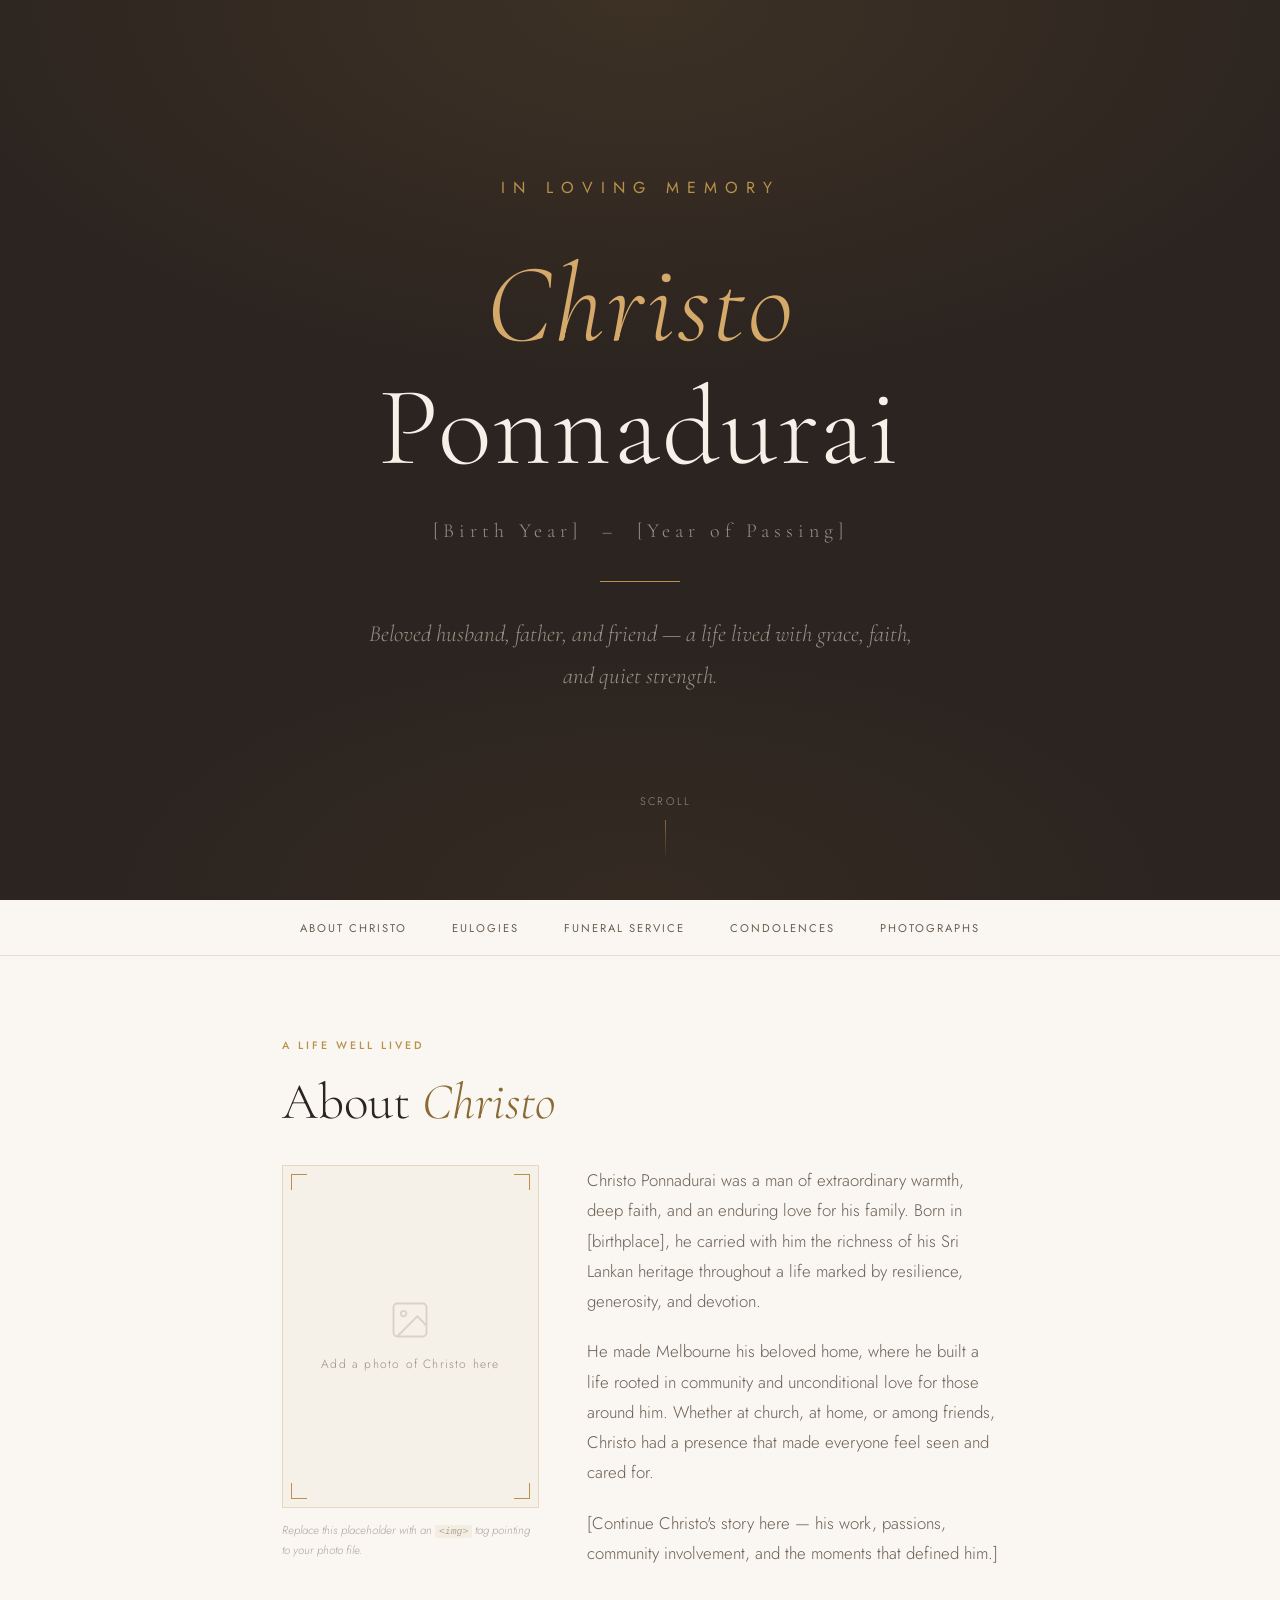
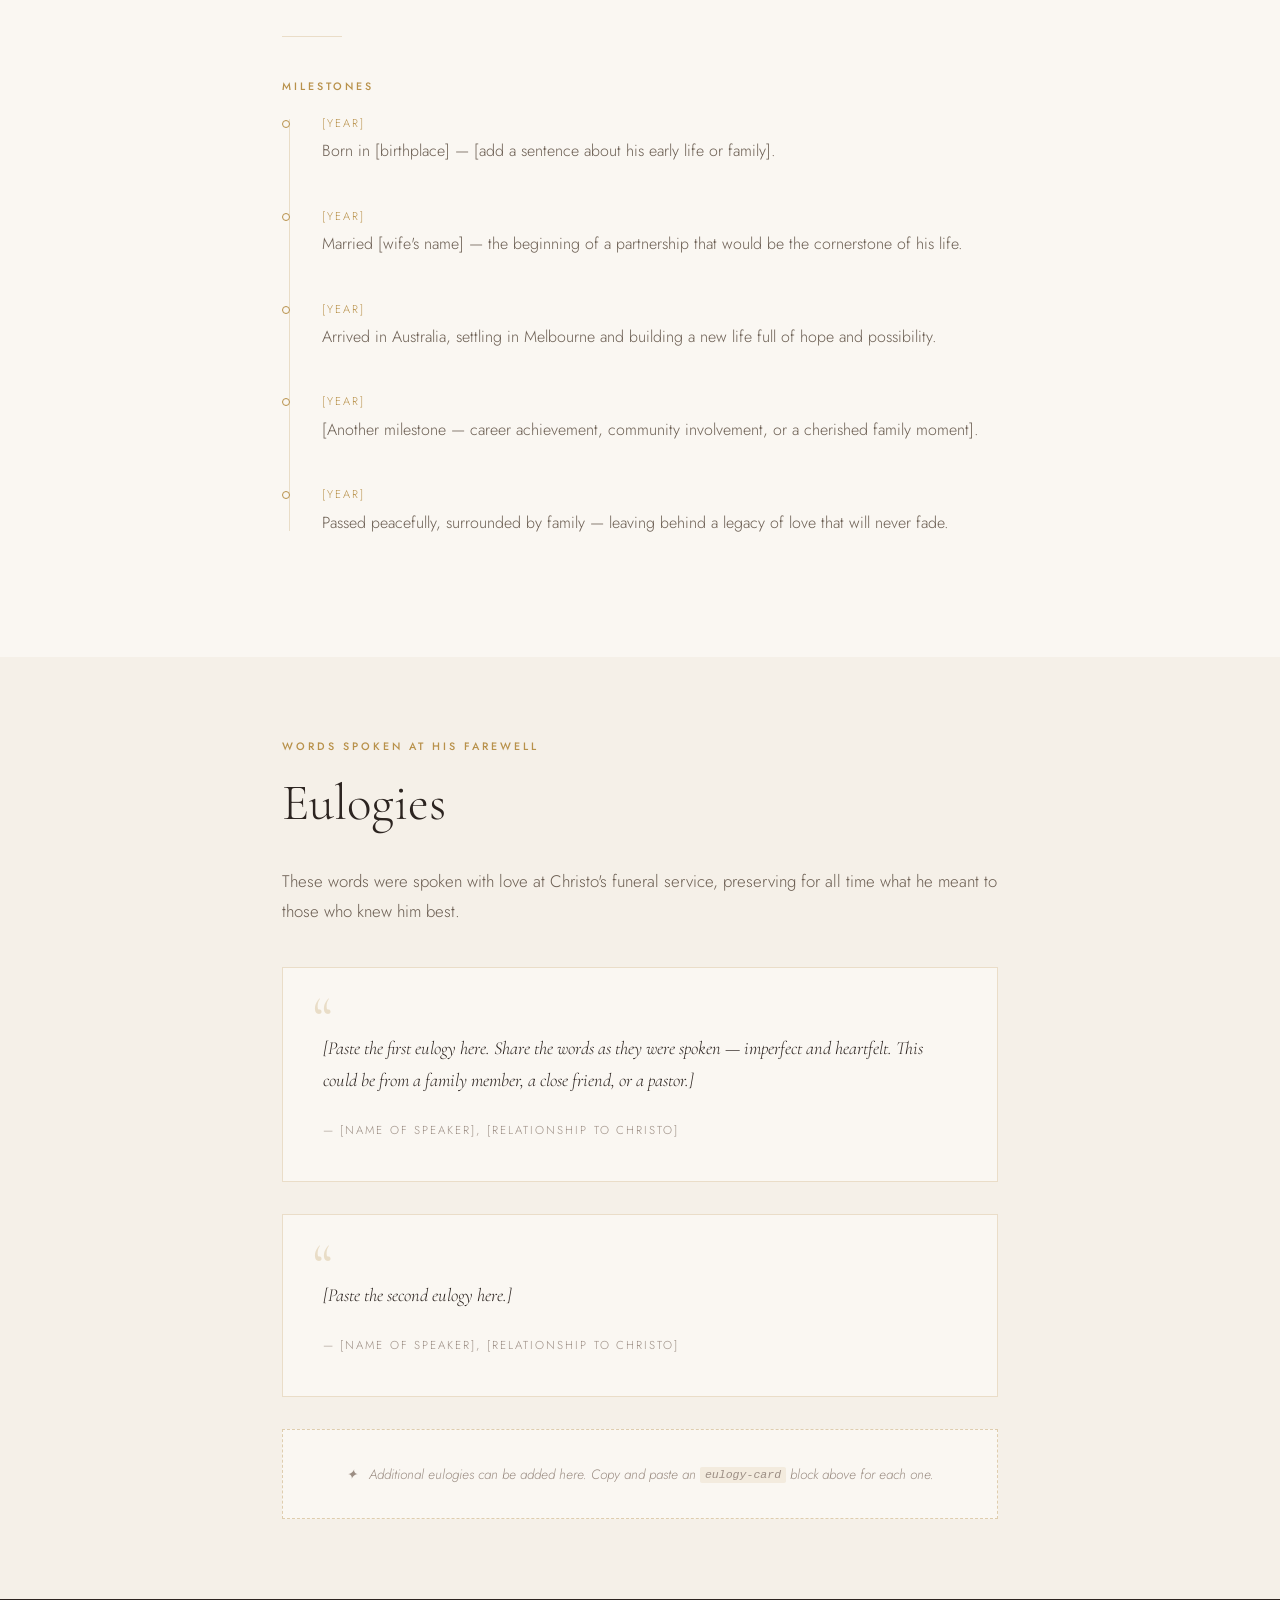
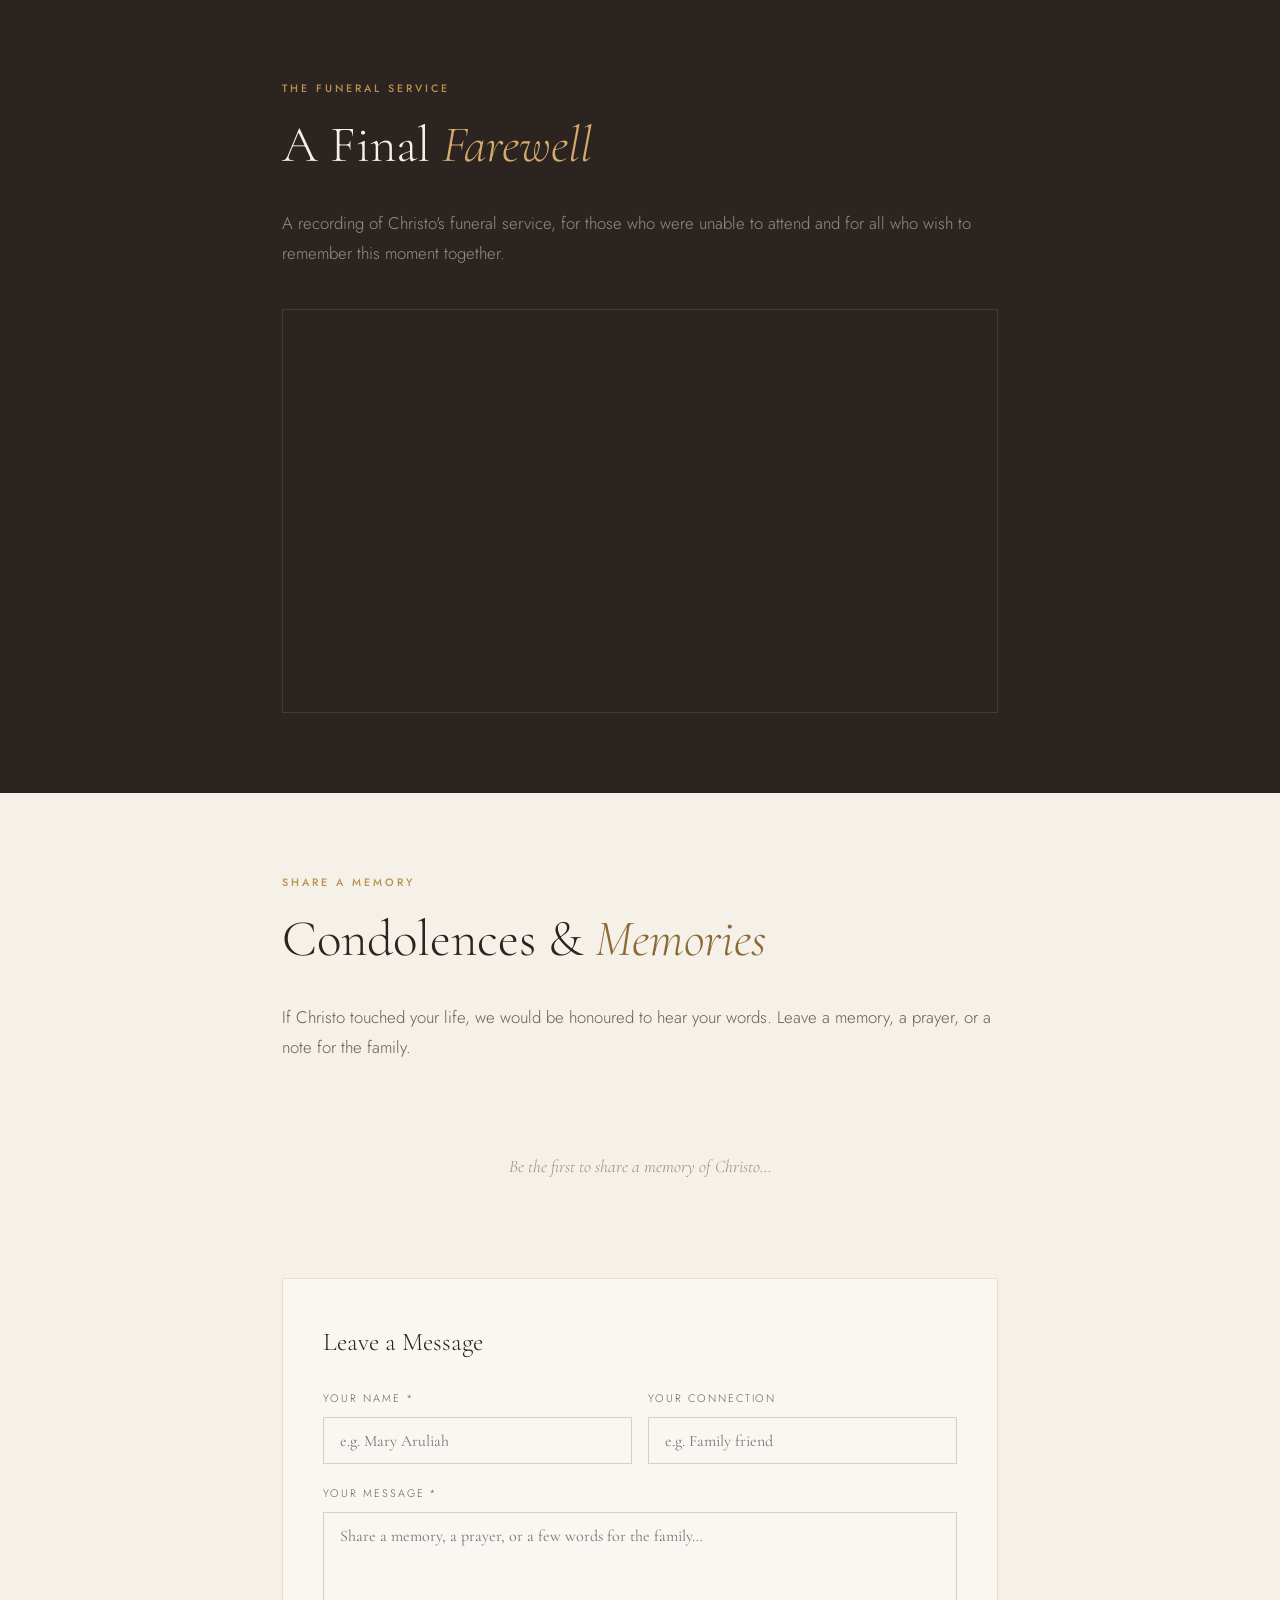
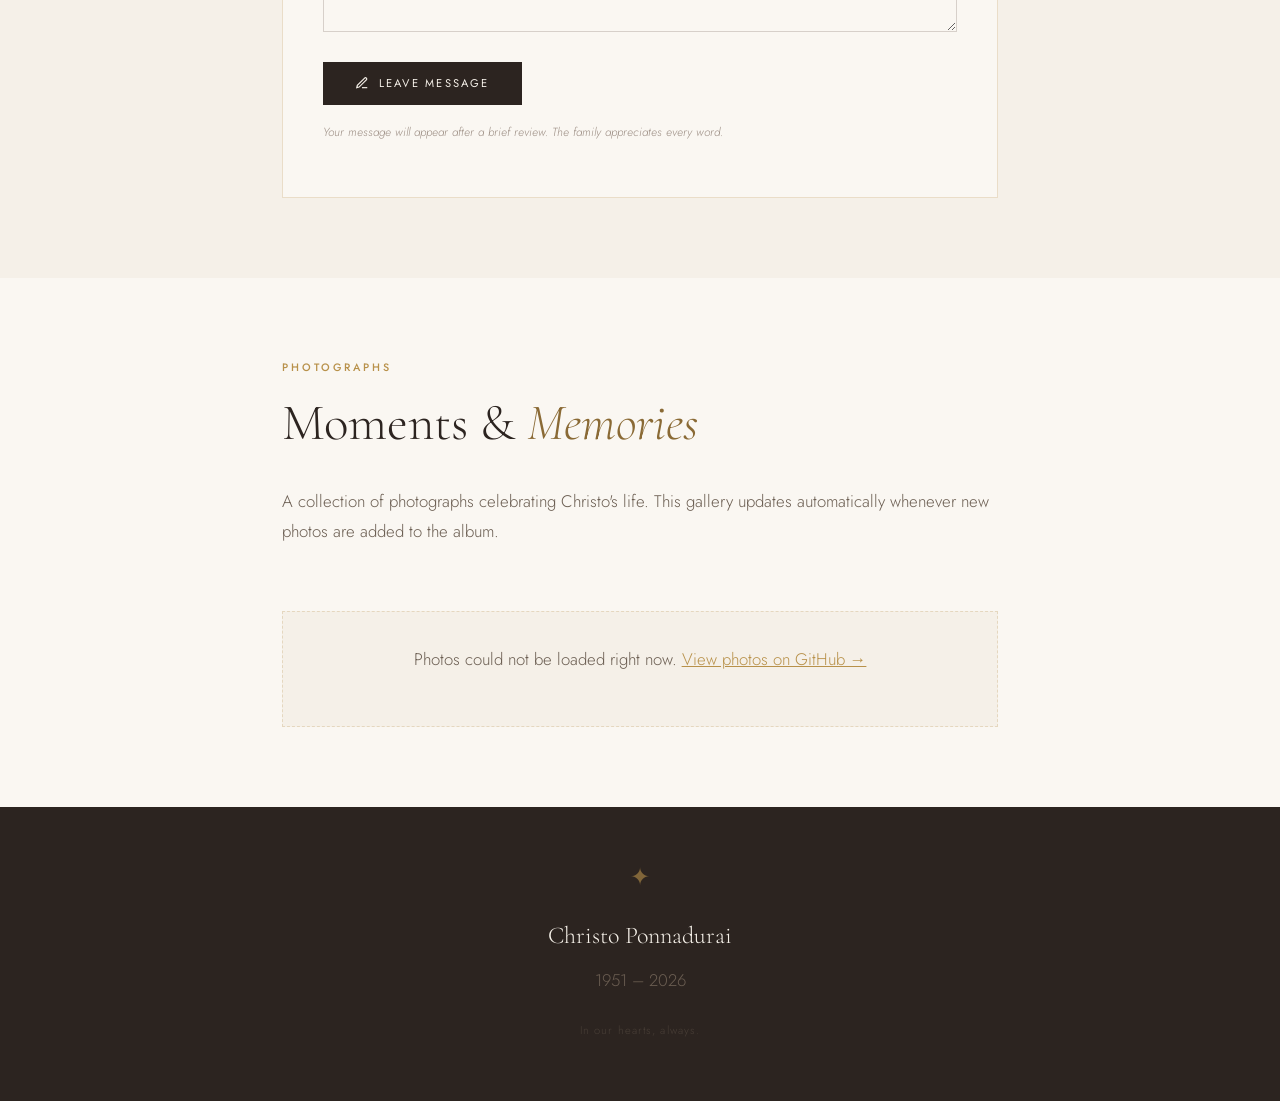
==== index.html @ 5914dfc8 "small update" ====
<!DOCTYPE html>
<html lang="en">
<head>
  <meta charset="UTF-8" />
  <meta name="viewport" content="width=device-width, initial-scale=1.0" />
  <title>In Loving Memory of Christo Ponnadurai</title>
  <link rel="icon" type="image/svg+xml" href="/favicon.svg" />
  <link rel="preconnect" href="https://fonts.googleapis.com" />
  <link rel="preconnect" href="https://fonts.gstatic.com" crossorigin />
  <link href="https://fonts.googleapis.com/css2?family=Cormorant+Garamond:ital,wght@0,300;0,400;0,600;1,300;1,400&family=Jost:wght@300;400;500&display=swap" rel="stylesheet" />
  <style>
    :root {
      --ink: #1a1714;
      --warm-dark: #2c2420;
      --parchment: #f5f0e8;
      --cream: #faf7f2;
      --gold: #b8914a;
      --gold-light: #d4a96a;
      --gold-muted: #8a6a35;
      --stone: #6b5e52;
      --stone-light: #9c8e84;
      --divider: rgba(184,145,74,0.25);
    }
    *, *::before, *::after { box-sizing: border-box; margin: 0; padding: 0; }
    html { scroll-behavior: smooth; }
    body { background: var(--cream); color: var(--ink); font-family: 'Jost', sans-serif; font-weight: 300; line-height: 1.8; overflow-x: hidden; }

    /* HERO */
    .hero { position: relative; min-height: 100vh; display: flex; flex-direction: column; align-items: center; justify-content: center; text-align: center; padding: 4rem 2rem; background: var(--warm-dark); overflow: hidden; }
    .hero::before { content: ''; position: absolute; inset: 0; background: radial-gradient(ellipse 80% 60% at 50% 0%, rgba(184,145,74,0.12) 0%, transparent 70%), radial-gradient(ellipse 60% 40% at 50% 100%, rgba(184,145,74,0.06) 0%, transparent 70%); }
    .hero-ornament { color: var(--gold); font-size: 1rem; letter-spacing: 0.5em; text-transform: uppercase; font-family: 'Jost', sans-serif; font-weight: 400; margin-bottom: 2.5rem; opacity: 0.75; animation: fadeUp 1s ease both; }
    .hero-name { font-family: 'Cormorant Garamond', serif; font-weight: 300; font-size: clamp(3rem, 9vw, 7rem); color: var(--parchment); line-height: 1.1; letter-spacing: 0.02em; animation: fadeUp 1s ease 0.2s both; }
    .hero-name em { font-style: italic; color: var(--gold-light); }
    .hero-dates { font-family: 'Cormorant Garamond', serif; font-size: 1.25rem; color: var(--stone-light); letter-spacing: 0.25em; margin-top: 1.5rem; animation: fadeUp 1s ease 0.4s both; }
    .hero-line { width: 80px; height: 1px; background: var(--gold); margin: 2rem auto; animation: scaleIn 1s ease 0.6s both; }
    .hero-tagline { font-family: 'Cormorant Garamond', serif; font-style: italic; font-size: clamp(1.1rem, 2.5vw, 1.45rem); color: var(--stone-light); max-width: 560px; animation: fadeUp 1s ease 0.7s both; }
    .hero-scroll { position: absolute; bottom: 2.5rem; left: 50%; transform: translateX(-50%); display: flex; flex-direction: column; align-items: center; gap: 0.5rem; color: var(--stone-light); font-size: 0.68rem; letter-spacing: 0.2em; text-transform: uppercase; animation: fadeUp 1s ease 1s both; }
    .hero-scroll::after { content: ''; display: block; width: 1px; height: 40px; background: linear-gradient(to bottom, var(--gold-muted), transparent); animation: pulse 2s ease infinite; }

    /* NAV */
    nav { position: sticky; top: 0; z-index: 100; background: rgba(250,247,242,0.94); backdrop-filter: blur(12px); border-bottom: 1px solid var(--divider); padding: 0 2rem; }
    nav ul { display: flex; align-items: center; justify-content: center; gap: 0; list-style: none; max-width: 800px; margin: 0 auto; flex-wrap: wrap; }
    nav a { display: block; padding: 1.1rem 1.4rem; font-size: 0.7rem; letter-spacing: 0.18em; text-transform: uppercase; text-decoration: none; color: var(--stone); font-weight: 400; transition: color 0.2s; }
    nav a:hover { color: var(--gold); }

    /* SECTION BACKGROUNDS — alternating cream / parchment */
    .section-cream    { background: var(--cream); }
    .section-parchment{ background: var(--parchment); }
    /* inner wrapper mirrors the old `section` centering */
    .section-inner    { max-width: 780px; margin: 0 auto; padding: 5rem 2rem; }

    /* SECTIONS */
    section { max-width: 780px; margin: 0 auto; padding: 5rem 2rem; }
    .section-label { font-size: 0.67rem; letter-spacing: 0.28em; text-transform: uppercase; color: var(--gold); font-weight: 500; margin-bottom: 1rem; }
    h2 { font-family: 'Cormorant Garamond', serif; font-weight: 300; font-size: clamp(2rem, 5vw, 3.2rem); color: var(--warm-dark); line-height: 1.2; margin-bottom: 2rem; }
    h2 em { font-style: italic; color: var(--gold-muted); }
    .divider { width: 60px; height: 1px; background: var(--divider); margin: 2.5rem 0; }
    p { font-size: 1.05rem; color: var(--stone); margin-bottom: 1.2em; }

    /* PHOTO BLOCK */
    .photo-block { display: grid; grid-template-columns: 1fr 1.6fr; gap: 3rem; align-items: start; margin-bottom: 3rem; }
    @media (max-width: 600px) { .photo-block { grid-template-columns: 1fr; } }
    .photo-frame { aspect-ratio: 3/4; background: var(--parchment); border: 1px solid var(--divider); display: flex; flex-direction: column; align-items: center; justify-content: center; gap: 0.75rem; color: var(--stone-light); font-size: 0.75rem; letter-spacing: 0.1em; text-align: center; padding: 1.5rem; position: relative; overflow: hidden; }
    .photo-frame img { position: absolute; inset: 0; width: 100%; height: 100%; object-fit: cover; }
    .photo-frame::before, .photo-frame::after, .photo-frame .corner-br, .photo-frame .corner-bl { content: ''; position: absolute; width: 16px; height: 16px; border-color: var(--gold); border-style: solid; z-index: 1; }
    .photo-frame::before { top: 8px; left: 8px; border-width: 1px 0 0 1px; }
    .photo-frame::after { top: 8px; right: 8px; border-width: 1px 1px 0 0; }
    .photo-frame .corner-br { bottom: 8px; right: 8px; border-width: 0 1px 1px 0; }
    .photo-frame .corner-bl { bottom: 8px; left: 8px; border-width: 0 0 1px 1px; }
    .photo-icon { width: 44px; height: 44px; opacity: 0.3; }
    .photo-upload-hint { font-size: 0.72rem; color: var(--stone-light); margin-top: 0.75rem; font-style: italic; opacity: 0.8; }
    code { background: rgba(184,145,74,0.12); padding: 0.1em 0.4em; font-size: 0.85em; border-radius: 2px; }

    /* TIMELINE */
    .timeline { position: relative; padding-left: 2.5rem; }
    .timeline::before { content: ''; position: absolute; left: 7px; top: 6px; bottom: 6px; width: 1px; background: var(--divider); }
    .timeline-item { position: relative; margin-bottom: 2.5rem; }
    .timeline-item::before { content: ''; position: absolute; left: -2.5rem; top: 7px; width: 8px; height: 8px; border-radius: 50%; background: var(--cream); border: 1px solid var(--gold); }
    .timeline-year { font-size: 0.7rem; letter-spacing: 0.18em; color: var(--gold); text-transform: uppercase; margin-bottom: 0.25rem; }
    .timeline-text { font-size: 1rem; color: var(--stone); }

    /* EULOGIES */
    .eulogies-bg { background: var(--parchment); }
    .eulogies-inner { max-width: 780px; margin: 0 auto; padding: 5rem 2rem; }
    .eulogy-cards { display: grid; gap: 2rem; margin-top: 2.5rem; }
    .eulogy-card { background: var(--cream); border: 1px solid var(--divider); padding: 2.5rem; position: relative; }
    .eulogy-card::before { content: '\201C'; position: absolute; top: 1.2rem; left: 1.8rem; font-family: 'Cormorant Garamond', serif; font-size: 4rem; color: var(--gold); opacity: 0.25; line-height: 1; }
    .eulogy-text { font-family: 'Cormorant Garamond', serif; font-style: italic; font-size: 1.15rem; color: var(--warm-dark); line-height: 1.75; margin-bottom: 1.5rem; padding-top: 1.5rem; }
    .eulogy-author { font-size: 0.72rem; letter-spacing: 0.18em; text-transform: uppercase; color: var(--stone-light); }
    .eulogy-placeholder { background: var(--cream); border: 1px dashed rgba(184,145,74,0.4); padding: 2rem; text-align: center; color: var(--stone-light); font-size: 0.85rem; font-style: italic; }

    /* CONDOLENCES */
    .condolences-grid { display: grid; gap: 1.5rem; margin-top: 2.5rem; margin-bottom: 3rem; }
    .condolence-card { background: var(--cream); border-left: 2px solid var(--gold); padding: 1.5rem 1.8rem; animation: fadeUp 0.4s ease both; }
    .condolence-message { font-family: 'Cormorant Garamond', serif; font-style: italic; font-size: 1.1rem; color: var(--warm-dark); line-height: 1.7; margin-bottom: 0.75rem; }
    .condolence-meta { font-size: 0.7rem; letter-spacing: 0.12em; color: var(--stone-light); text-transform: uppercase; }
    .no-condolences { text-align: center; padding: 3rem; color: var(--stone-light); font-style: italic; font-family: 'Cormorant Garamond', serif; font-size: 1.1rem; }

    /* FORM */
    .form-block { background: var(--cream); border: 1px solid var(--divider); padding: 2.5rem; }
    .form-title { font-family: 'Cormorant Garamond', serif; font-size: 1.6rem; color: var(--warm-dark); margin-bottom: 1.5rem; }
    .form-row { display: grid; grid-template-columns: 1fr 1fr; gap: 1rem; }
    @media (max-width: 500px) { .form-row { grid-template-columns: 1fr; } }
    .form-group { margin-bottom: 1.25rem; }
    label { display: block; font-size: 0.68rem; letter-spacing: 0.18em; text-transform: uppercase; color: var(--stone); margin-bottom: 0.5rem; }
    input, textarea { width: 100%; background: var(--cream); border: 1px solid rgba(107,94,82,0.25); padding: 0.8rem 1rem; font-family: 'Cormorant Garamond', serif; font-size: 1rem; color: var(--warm-dark); outline: none; transition: border-color 0.2s; border-radius: 0; -webkit-appearance: none; }
    input:focus, textarea:focus { border-color: var(--gold); }
    textarea { min-height: 120px; resize: vertical; }
    .btn { display: inline-flex; align-items: center; gap: 0.6rem; background: var(--warm-dark); color: var(--parchment); border: none; padding: 0.85rem 2rem; font-family: 'Jost', sans-serif; font-size: 0.7rem; letter-spacing: 0.2em; text-transform: uppercase; cursor: pointer; transition: background 0.2s; }
    .btn:hover { background: var(--gold-muted); }
    .btn:disabled { opacity: 0.5; cursor: not-allowed; }
    .form-note { font-size: 0.74rem; color: var(--stone-light); margin-top: 1rem; font-style: italic; }
    #form-status { margin-top: 1rem; padding: 0.8rem 1rem; font-size: 0.85rem; display: none; }
    #form-status.success { background: rgba(184,145,74,0.1); color: var(--gold-muted); border-left: 2px solid var(--gold); }
    #form-status.error { background: rgba(180,60,60,0.07); color: #8b3a3a; border-left: 2px solid #c06060; }

    /* GALLERY */
    .gallery-grid { display: grid; grid-template-columns: repeat(auto-fill, minmax(190px, 1fr)); gap: 0.75rem; margin-top: 2rem; }
    .gallery-item { aspect-ratio: 1; overflow: hidden; cursor: pointer; background: var(--parchment); border: 1px solid var(--divider); position: relative; }
    .gallery-item img { width: 100%; height: 100%; object-fit: cover; display: block; transition: transform 0.4s ease, opacity 0.3s; }
    .gallery-item:hover img { transform: scale(1.05); opacity: 0.9; }
    .gallery-loading { display: flex; align-items: center; justify-content: center; gap: 1rem; padding: 3rem; color: var(--stone-light); font-style: italic; margin-top: 2rem; }
    .gallery-spinner { width: 20px; height: 20px; border: 1px solid var(--divider); border-top-color: var(--gold); border-radius: 50%; animation: spin 0.8s linear infinite; flex-shrink: 0; }
    @keyframes spin { to { transform: rotate(360deg); } }
    .gallery-error { margin-top: 2rem; padding: 2rem; text-align: center; background: var(--parchment); border: 1px dashed var(--divider); }
    .gallery-footer { margin-top: 1.5rem; display: flex; flex-direction: column; align-items: flex-start; gap: 0.5rem; }
    .gallery-flickr-btn { display: inline-flex; align-items: center; gap: 0.6rem; background: var(--warm-dark); color: var(--parchment); text-decoration: none; padding: 0.85rem 2rem; font-family: 'Jost', sans-serif; font-size: 0.7rem; letter-spacing: 0.2em; text-transform: uppercase; transition: background 0.2s; }
    .gallery-flickr-btn:hover { background: var(--gold-muted); }
    .gallery-note { font-size: 0.74rem; color: var(--stone-light); font-style: italic; }

    /* LIGHTBOX */
    .lightbox { position: fixed; inset: 0; background: rgba(26,23,20,0.96); z-index: 500; display: none; align-items: center; justify-content: center; padding: 2rem; }
    .lightbox.open { display: flex; }
    .lightbox img { max-width: 90vw; max-height: 88vh; object-fit: contain; border: 1px solid rgba(184,145,74,0.2); }
    .lightbox-close { position: absolute; top: 1.25rem; right: 1.5rem; background: none; border: none; color: var(--stone-light); font-size: 1.8rem; cursor: pointer; line-height: 1; transition: color 0.2s; }
    .lightbox-close:hover { color: var(--parchment); }
    .lightbox-prev, .lightbox-next { position: absolute; top: 50%; transform: translateY(-50%); background: none; border: none; color: var(--stone-light); font-size: 2rem; cursor: pointer; padding: 1rem; transition: color 0.2s; line-height: 1; }
    .lightbox-prev { left: 0.5rem; }
    .lightbox-next { right: 0.5rem; }
    .lightbox-prev:hover, .lightbox-next:hover { color: var(--gold); }

    /* VIDEO */
    .video-bg { background: var(--warm-dark); }
    .video-inner { max-width: 780px; margin: 0 auto; padding: 5rem 2rem; }
    .video-inner h2 { color: var(--parchment); }
    .video-inner h2 em { color: var(--gold-light); }
    .video-inner p { color: var(--stone-light); }
    .video-inner .section-label { color: var(--gold); }
    .video-wrapper { position: relative; padding-bottom: 56.25%; height: 0; overflow: hidden; margin-top: 2.5rem; border: 1px solid rgba(184,145,74,0.2); }
    .video-wrapper iframe { position: absolute; top: 0; left: 0; width: 100%; height: 100%; border: 0; }

    /* FOOTER */
    footer { background: var(--warm-dark); color: var(--stone-light); text-align: center; padding: 3rem 2rem; }
    .footer-name { font-family: 'Cormorant Garamond', serif; font-size: 1.5rem; color: var(--parchment); margin-bottom: 0.5rem; }
    .footer-cross { color: var(--gold); font-size: 1.5rem; margin-bottom: 1rem; opacity: 0.6; }

    /* ANIMATIONS */
    @keyframes fadeUp { from { opacity: 0; transform: translateY(18px); } to { opacity: 1; transform: translateY(0); } }
    @keyframes scaleIn { from { transform: scaleX(0); } to { transform: scaleX(1); } }
    @keyframes pulse { 0%, 100% { opacity: 0.4; } 50% { opacity: 1; } }
    .reveal { opacity: 0; transform: translateY(24px); transition: opacity 0.7s ease, transform 0.7s ease; }
    .reveal.visible { opacity: 1; transform: none; }
  </style>
</head>
<body>

<!-- HERO -->
<div class="hero" id="top">
  <div class="hero-ornament">In Loving Memory</div>
  <h1 class="hero-name"><em>Christo</em><br>Ponnadurai</h1>
  <div class="hero-dates">
    <!-- ✏️ UPDATE: Replace with actual years, e.g. "1950 – 2025" -->
    [Birth Year] &nbsp;–&nbsp; [Year of Passing]
  </div>
  <div class="hero-line"></div>
  <p class="hero-tagline">
    <!-- ✏️ UPDATE: A brief phrase that captures who he was -->
    Beloved husband, father, and friend — a life lived with grace, faith, and quiet strength.
  </p>
  <div class="hero-scroll">Scroll</div>
</div>

<!-- STICKY NAV -->
<nav>
  <ul>
    <li><a href="#life">About Christo</a></li>
    <li><a href="#eulogies">Eulogies</a></li>
    <li><a href="#service">Funeral Service</a></li>
    <li><a href="#condolences">Condolences</a></li>
    <li><a href="#gallery">Photographs</a></li>
  </ul>
</nav>

<!-- HIS LIFE -->
<div class="section-cream">
<section id="life">
  <div class="reveal">
    <div class="section-label">A Life Well Lived</div>
    <h2>About <em>Christo</em></h2>
  </div>

  <div class="photo-block reveal">
    <div>
      <!--
        ✏️ TO ADD A PHOTO:
        Replace the entire .photo-frame div below with:
        <img src="christo.jpg" alt="Christo Ponnadurai"
             style="width:100%;aspect-ratio:3/4;object-fit:cover;border:1px solid var(--divider);">
        Place your photo file in the project folder alongside index.html.
      -->
      <div class="photo-frame">
        <div class="corner-br"></div>
        <div class="corner-bl"></div>
        <svg class="photo-icon" viewBox="0 0 24 24" fill="none" stroke="currentColor" stroke-width="1">
          <rect x="3" y="3" width="18" height="18" rx="2"/>
          <circle cx="8.5" cy="8.5" r="1.5"/>
          <polyline points="21 15 16 10 5 21"/>
        </svg>
        <span>Add a photo of Christo here</span>
      </div>
      <p class="photo-upload-hint">Replace this placeholder with an <code>&lt;img&gt;</code> tag pointing to your photo file.</p>
    </div>
    <div>
      <!-- ✏️ UPDATE: Replace the paragraphs below with Christo's biography -->
      <p>
        Christo Ponnadurai was a man of extraordinary warmth, deep faith, and an enduring love for his family. Born in [birthplace], he carried with him the richness of his Sri Lankan heritage throughout a life marked by resilience, generosity, and devotion.
      </p>
      <p>
        He made Melbourne his beloved home, where he built a life rooted in community and unconditional love for those around him. Whether at church, at home, or among friends, Christo had a presence that made everyone feel seen and cared for.
      </p>
      <p>
        <!-- ✏️ ADD: career, hobbies, community involvement, faith, key moments -->
        [Continue Christo's story here — his work, passions, community involvement, and the moments that defined him.]
      </p>
    </div>
  </div>

  <div class="divider"></div>

  <!-- ✏️ UPDATE: Replace years and descriptions with real milestones -->
  <div class="section-label reveal">Milestones</div>
  <div class="timeline reveal">
    <div class="timeline-item">
      <div class="timeline-year">[Year]</div>
      <div class="timeline-text">Born in [birthplace] — [add a sentence about his early life or family].</div>
    </div>
    <div class="timeline-item">
      <div class="timeline-year">[Year]</div>
      <div class="timeline-text">Married [wife's name] — the beginning of a partnership that would be the cornerstone of his life.</div>
    </div>
    <div class="timeline-item">
      <div class="timeline-year">[Year]</div>
      <div class="timeline-text">Arrived in Australia, settling in Melbourne and building a new life full of hope and possibility.</div>
    </div>
    <div class="timeline-item">
      <div class="timeline-year">[Year]</div>
      <div class="timeline-text">[Another milestone — career achievement, community involvement, or a cherished family moment].</div>
    </div>
    <div class="timeline-item">
      <div class="timeline-year">[Year]</div>
      <div class="timeline-text">Passed peacefully, surrounded by family — leaving behind a legacy of love that will never fade.</div>
    </div>
  </div>
</section>
</div><!-- /section-cream -->

<!-- EULOGIES -->
<div class="eulogies-bg" id="eulogies">
  <div class="eulogies-inner">
    <div class="reveal">
      <div class="section-label">Words Spoken at His Farewell</div>
      <h2>Eulogies</h2>
      <p>These words were spoken with love at Christo's funeral service, preserving for all time what he meant to those who knew him best.</p>
    </div>

    <div class="eulogy-cards reveal">

      <!-- ✏️ EULOGY 1 — Paste the first eulogy text below -->
      <div class="eulogy-card">
        <div class="eulogy-text">
          [Paste the first eulogy here. Share the words as they were spoken — imperfect and heartfelt. This could be from a family member, a close friend, or a pastor.]
        </div>
        <div class="eulogy-author">— [Name of speaker], [relationship to Christo]</div>
      </div>

      <!-- ✏️ EULOGY 2 — Paste a second eulogy below, or delete this card -->
      <div class="eulogy-card">
        <div class="eulogy-text">
          [Paste the second eulogy here.]
        </div>
        <div class="eulogy-author">— [Name of speaker], [relationship to Christo]</div>
      </div>

      <!-- ✏️ Add more cards by copying the eulogy-card block above -->

      <div class="eulogy-placeholder">
        ✦ &nbsp; Additional eulogies can be added here. Copy and paste an <code>eulogy-card</code> block above for each one.
      </div>
    </div>
  </div>
</div>

<!-- FUNERAL SERVICE VIDEO -->
<div class="video-bg" id="service">
  <div class="video-inner">
    <div class="reveal">
      <div class="section-label">The Funeral Service</div>
      <h2>A Final <em>Farewell</em></h2>
      <p>A recording of Christo's funeral service, for those who were unable to attend and for all who wish to remember this moment together.</p>
    </div>
    <div class="video-wrapper reveal">
      <iframe
        src="https://www.youtube.com/embed/YI3p9kK9Xy4"
        title="Funeral Service of Christo Ponnadurai"
        allow="accelerometer; autoplay; clipboard-write; encrypted-media; gyroscope; picture-in-picture"
        allowfullscreen>
      </iframe>
    </div>
  </div>
</div>

<!-- CONDOLENCES -->
<div class="section-parchment">
<section id="condolences">
  <div class="reveal">
    <div class="section-label">Share a Memory</div>
    <h2>Condolences &amp; <em>Memories</em></h2>
    <p>If Christo touched your life, we would be honoured to hear your words. Leave a memory, a prayer, or a note for the family.</p>
  </div>

  <div id="condolences-list" class="condolences-grid reveal">
    <div class="no-condolences">Be the first to share a memory of Christo…</div>
  </div>

  <div class="form-block reveal">
    <div class="form-title">Leave a Message</div>
    <div class="form-row">
      <div class="form-group">
        <label for="c-name">Your Name *</label>
        <input type="text" id="c-name" placeholder="e.g. Mary Aruliah" />
      </div>
      <div class="form-group">
        <label for="c-relation">Your Connection</label>
        <input type="text" id="c-relation" placeholder="e.g. Family friend" />
      </div>
    </div>
    <div class="form-group">
      <label for="c-message">Your Message *</label>
      <textarea id="c-message" placeholder="Share a memory, a prayer, or a few words for the family…"></textarea>
    </div>
    <button class="btn" id="submit-btn" onclick="submitCondolence()">
      <svg width="14" height="14" viewBox="0 0 24 24" fill="none" stroke="currentColor" stroke-width="2"><path d="M12 20h9"/><path d="M16.5 3.5a2.121 2.121 0 013 3L7 19l-4 1 1-4L16.5 3.5z"/></svg>
      Leave Message
    </button>
    <div id="form-status"></div>
    <p class="form-note">Your message will appear after a brief review. The family appreciates every word.</p>
  </div>
</section>
</div><!-- /section-parchment -->

<!-- GALLERY -->
<div class="section-cream">
<section id="gallery">
  <div class="reveal">
    <div class="section-label">Photographs</div>
    <h2>Moments &amp; <em>Memories</em></h2>
    <p>A collection of photographs celebrating Christo's life. This gallery updates automatically whenever new photos are added to the album.</p>
  </div>

  <!-- Flickr gallery — photos load automatically from the album -->
  <div id="flickr-gallery" class="gallery-grid reveal"></div>

  <div id="flickr-loading" class="gallery-loading reveal">
    <div class="gallery-spinner"></div>
    <span>Loading photos…</span>
  </div>

  <div id="flickr-error" class="gallery-error" style="display:none;">
    <p>Photos could not be loaded right now. <a href="https://github.com/AndrewPonna/Christo/tree/main/photos" target="_blank" rel="noopener" style="color:var(--gold);">View photos on GitHub →</a></p>
  </div>

  <!-- <div class="gallery-footer reveal">
    <a class="gallery-flickr-btn"
       href="https://github.com/AndrewPonna/Christo/tree/main/photos"
       target="_blank" rel="noopener">
      <svg width="14" height="14" viewBox="0 0 24 24" fill="none" stroke="currentColor" stroke-width="2">
        <path d="M9 19c-5 1.5-5-2.5-7-3m14 6v-3.87a3.37 3.37 0 00-.94-2.61c3.14-.35 6.44-1.54 6.44-7A5.44 5.44 0 0020 4.77 5.07 5.07 0 0019.91 1S18.73.65 16 2.48a13.38 13.38 0 00-7 0C6.27.65 5.09 1 5.09 1A5.07 5.07 0 005 4.77a5.44 5.44 0 00-1.5 3.78c0 5.42 3.3 6.61 6.44 7A3.37 3.37 0 009 18.13V22"/>
      </svg>
      View All Photos on GitHub
    </a>
    <p class="gallery-note">To add photos: go to your GitHub repo → <code>photos</code> folder → <strong>Add file → Upload files</strong>. They appear here automatically.</p>
  </div> -->
</section>
</div><!-- /section-cream -->

<!-- FOOTER -->
<footer>
  <div class="footer-cross">✦</div>
  <div class="footer-name">Christo Ponnadurai</div>
  <!-- ✏️ UPDATE years below -->
  <p>1951 – 2026</p>
  <p style="margin-top:1.5rem; opacity:0.45; font-size:0.7rem; letter-spacing:0.1em;">In our hearts, always.</p>
</footer>

<!-- LIGHTBOX -->
<div class="lightbox" id="lightbox" onclick="closeLightbox(event)">
  <button class="lightbox-close" onclick="closeLightbox()">&times;</button>
  <button class="lightbox-prev" onclick="shiftLightbox(-1,event)">&#8249;</button>
  <img id="lightbox-img" src="" alt="" />
  <button class="lightbox-next" onclick="shiftLightbox(1,event)">&#8250;</button>
</div>

<script>
  // ── Scroll reveal ──────────────────────────────────────
  const observer = new IntersectionObserver(
    entries => entries.forEach(e => { if (e.isIntersecting) e.target.classList.add('visible'); }),
    { threshold: 0.08 }
  );
  document.querySelectorAll('.reveal').forEach(el => observer.observe(el));

  // ── Gallery config ─────────────────────────────────────
  // Photos are served from the /photos folder in your GitHub repo.
  // To add photos: go to github.com → your repo → photos folder → Add file → Upload files
  const GITHUB_USER   = 'AndrewPonna';
  const GITHUB_REPO   = 'Christo';
  const PHOTOS_FOLDER = 'photos';

  // ── Load gallery from GitHub ───────────────────────────
  let flickrPhotos = [];
  let lightboxIndex = 0;

  async function loadFlickrGallery() {
    const grid    = document.getElementById('flickr-gallery');
    const loading = document.getElementById('flickr-loading');
    const errBox  = document.getElementById('flickr-error');

    try {
      const apiUrl = `https://api.github.com/repos/${GITHUB_USER}/${GITHUB_REPO}/contents/${PHOTOS_FOLDER}`;
      const res    = await fetch(apiUrl, { headers: { Accept: 'application/vnd.github+json' } });

      if (!res.ok) throw new Error('GitHub API error');

      const files = await res.json();
      const images = files.filter(f =>
        f.type === 'file' && /\.(jpe?g|png|gif|webp)$/i.test(f.name)
      );

      loading.style.display = 'none';

      if (!images.length) {
        errBox.style.display = 'block';
        errBox.innerHTML = '<p style="color:var(--stone-light);font-style:italic;">No photos added yet — check back soon.</p>';
        return;
      }

      flickrPhotos = images.map(f => ({
        url_q: f.download_url,
        url_b: f.download_url,
        title: f.name.replace(/\.[^.]+$/, '').replace(/[-_]/g, ' ')
      }));

      grid.innerHTML = flickrPhotos.map((p, i) => `
        <div class="gallery-item" onclick="openLightbox(${i})">
          <img src="${p.url_q}" alt="${esc(p.title)}" loading="lazy" />
        </div>
      `).join('');

    } catch(err) {
      loading.style.display = 'none';
      errBox.style.display  = 'block';
    }
  }

  // ── Lightbox ───────────────────────────────────────────
  function openLightbox(i) {
    lightboxIndex = i;
    const p = flickrPhotos[i];
    document.getElementById('lightbox-img').src = p.url_b || p.url_q;
    document.getElementById('lightbox-img').alt = p.title;
    document.getElementById('lightbox').classList.add('open');
    document.body.style.overflow = 'hidden';
  }

  function closeLightbox(e) {
    if (e && e.target !== document.getElementById('lightbox') && !e.target.classList.contains('lightbox-close')) return;
    document.getElementById('lightbox').classList.remove('open');
    document.body.style.overflow = '';
  }

  function shiftLightbox(dir, e) {
    e && e.stopPropagation();
    lightboxIndex = (lightboxIndex + dir + flickrPhotos.length) % flickrPhotos.length;
    const p = flickrPhotos[lightboxIndex];
    document.getElementById('lightbox-img').src = p.url_b || p.url_q;
    document.getElementById('lightbox-img').alt = p.title;
  }

  document.addEventListener('keydown', e => {
    if (!document.getElementById('lightbox').classList.contains('open')) return;
    if (e.key === 'Escape')     { closeLightbox({}); document.body.style.overflow = ''; }
    if (e.key === 'ArrowLeft')  shiftLightbox(-1, null);
    if (e.key === 'ArrowRight') shiftLightbox(1, null);
  });

  // ── Condolences ────────────────────────────────────────
  async function loadCondolences() {
    try {
      const res = await fetch('/api/condolences');
      if (!res.ok) return;
      const data = await res.json();
      const list = document.getElementById('condolences-list');
      if (!data.condolences || data.condolences.length === 0) {
        list.innerHTML = '<div class="no-condolences">Be the first to share a memory of Christo…</div>';
        return;
      }
      list.innerHTML = data.condolences.map(c => `
        <div class="condolence-card">
          <div class="condolence-message">${esc(c.message)}</div>
          <div class="condolence-meta">
            ${esc(c.name)}${c.relation ? ' &nbsp;·&nbsp; ' + esc(c.relation) : ''}
            &nbsp;·&nbsp; ${fmtDate(c.timestamp)}
          </div>
        </div>
      `).join('');
    } catch(e) { /* silently fail */ }
  }

  async function submitCondolence() {
    const name     = document.getElementById('c-name').value.trim();
    const relation = document.getElementById('c-relation').value.trim();
    const message  = document.getElementById('c-message').value.trim();
    const btn      = document.getElementById('submit-btn');
    if (!name || !message) { showStatus('Please fill in your name and message.', 'error'); return; }
    btn.disabled = true;
    btn.textContent = 'Sending…';
    try {
      const res = await fetch('/api/condolences', {
        method: 'POST',
        headers: { 'Content-Type': 'application/json' },
        body: JSON.stringify({ name, relation, message })
      });
      const data = await res.json();
      if (res.ok) {
        showStatus('Thank you — your message has been received and will appear shortly.', 'success');
        document.getElementById('c-name').value = '';
        document.getElementById('c-relation').value = '';
        document.getElementById('c-message').value = '';
        setTimeout(loadCondolences, 600);
      } else {
        showStatus(data.error || 'Something went wrong. Please try again.', 'error');
      }
    } catch(e) {
      showStatus('Could not send your message. Please try again.', 'error');
    }
    btn.disabled = false;
    btn.innerHTML = `<svg width="14" height="14" viewBox="0 0 24 24" fill="none" stroke="currentColor" stroke-width="2"><path d="M12 20h9"/><path d="M16.5 3.5a2.121 2.121 0 013 3L7 19l-4 1 1-4L16.5 3.5z"/></svg> Leave Message`;
  }

  function showStatus(msg, type) {
    const s = document.getElementById('form-status');
    s.textContent = msg; s.className = type; s.style.display = 'block';
  }

  function esc(s) { return String(s).replace(/&/g,'&amp;').replace(/</g,'&lt;').replace(/>/g,'&gt;').replace(/"/g,'&quot;'); }
  function fmtDate(ts) { return ts ? new Date(ts).toLocaleDateString('en-AU',{day:'numeric',month:'long',year:'numeric'}) : ''; }

  loadFlickrGallery();
  loadCondolences();
</script>
</body>
</html>
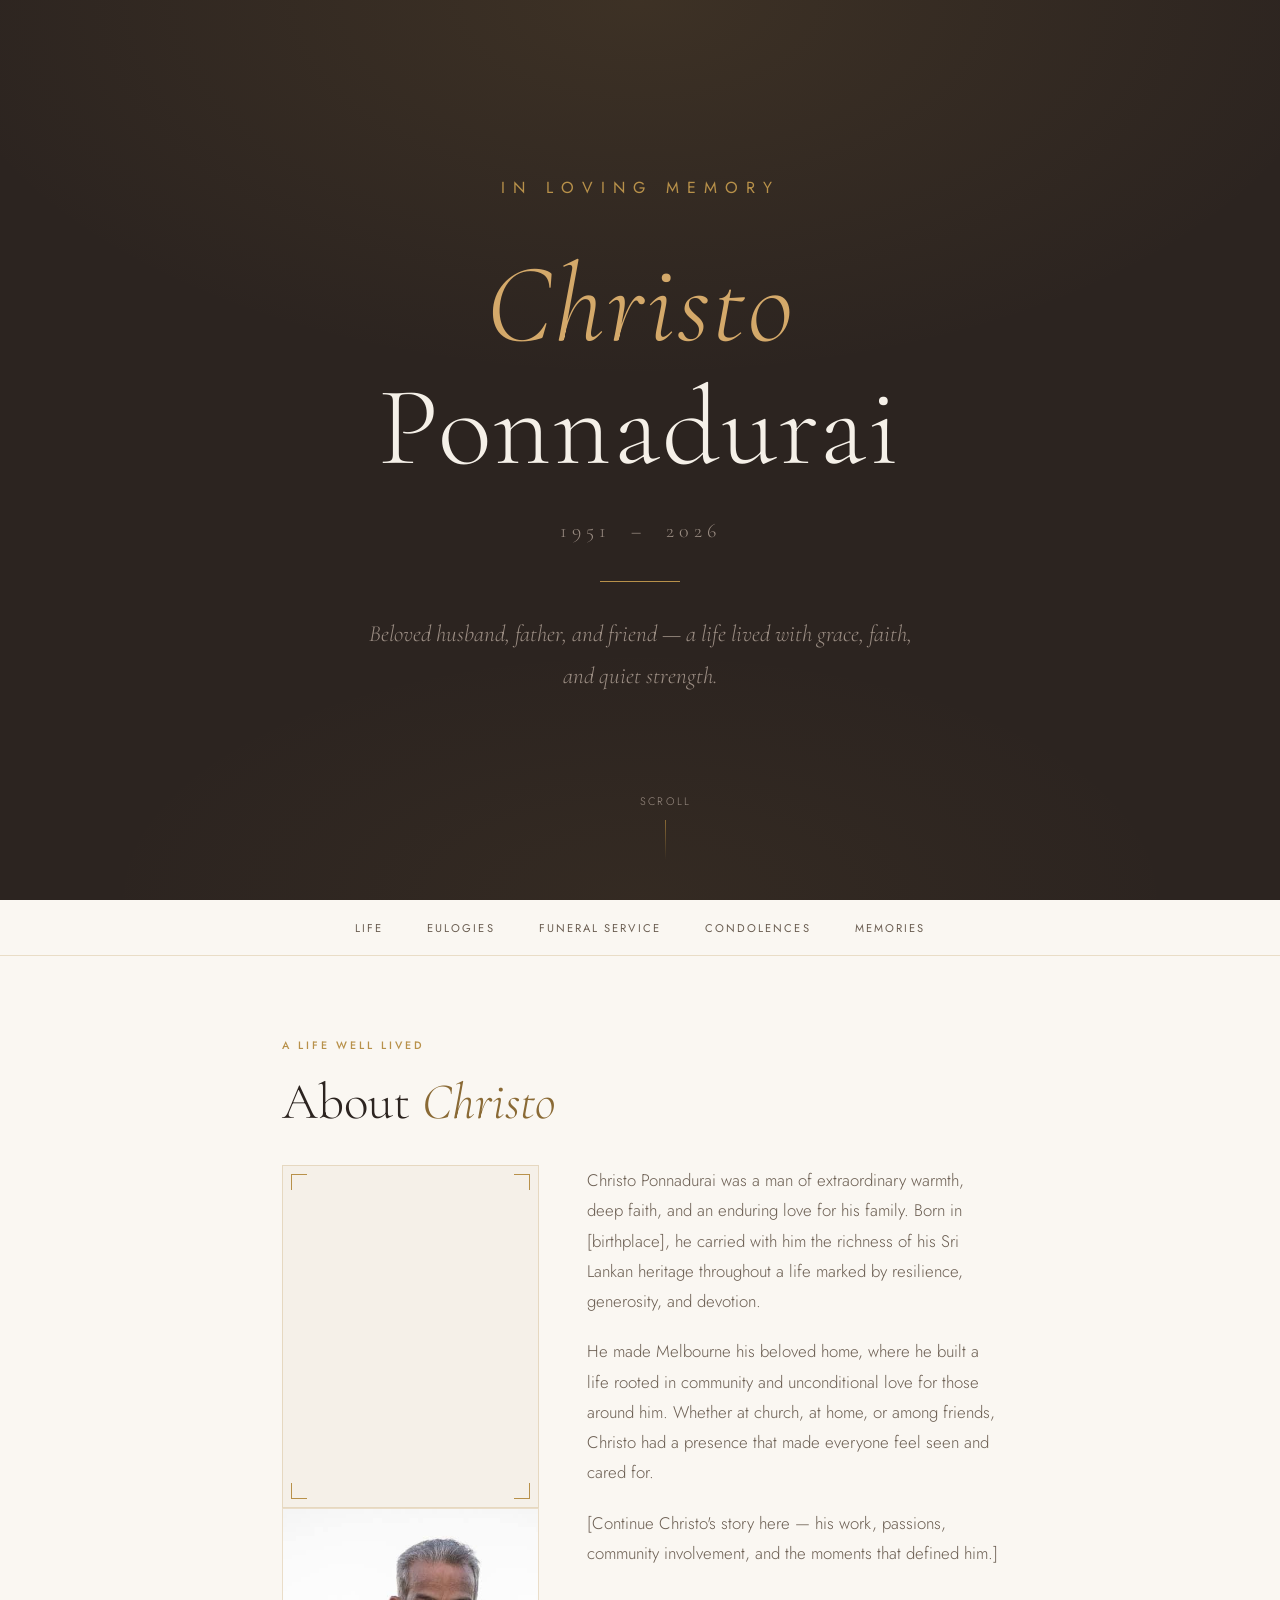
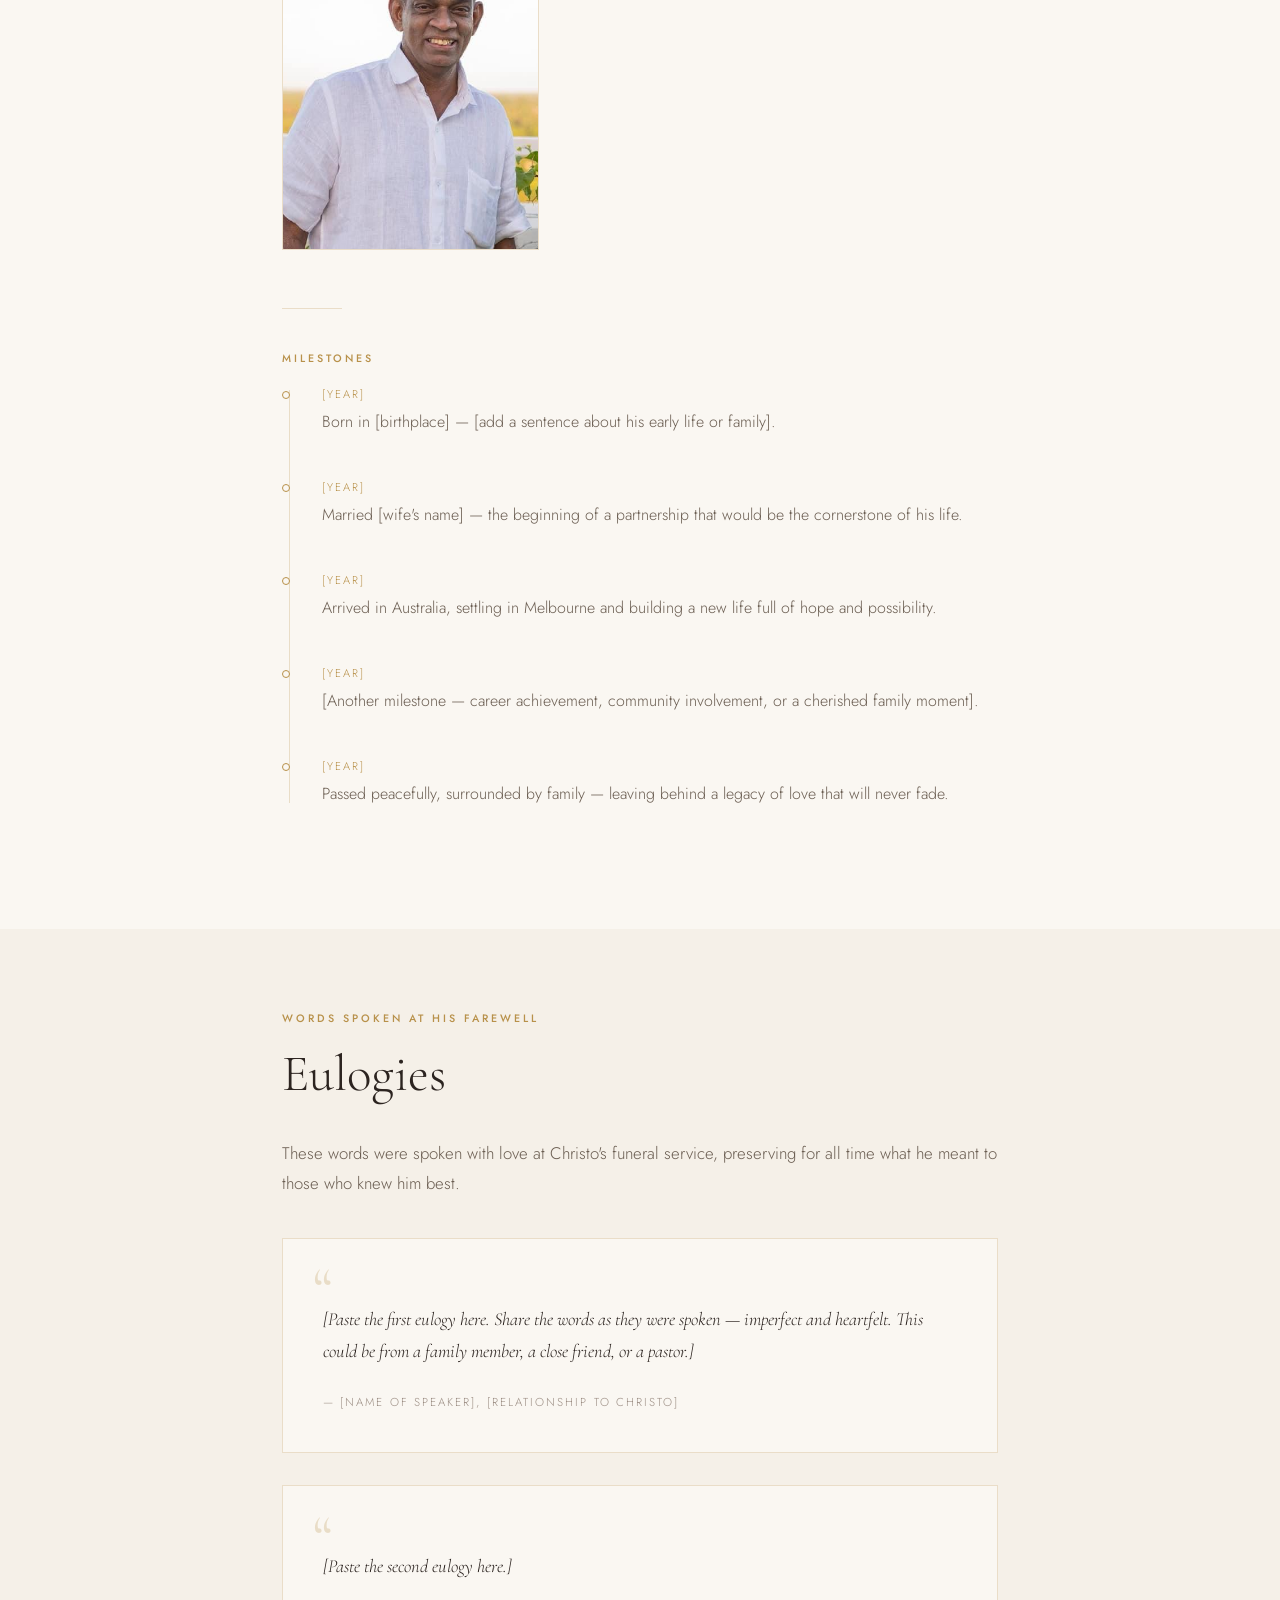
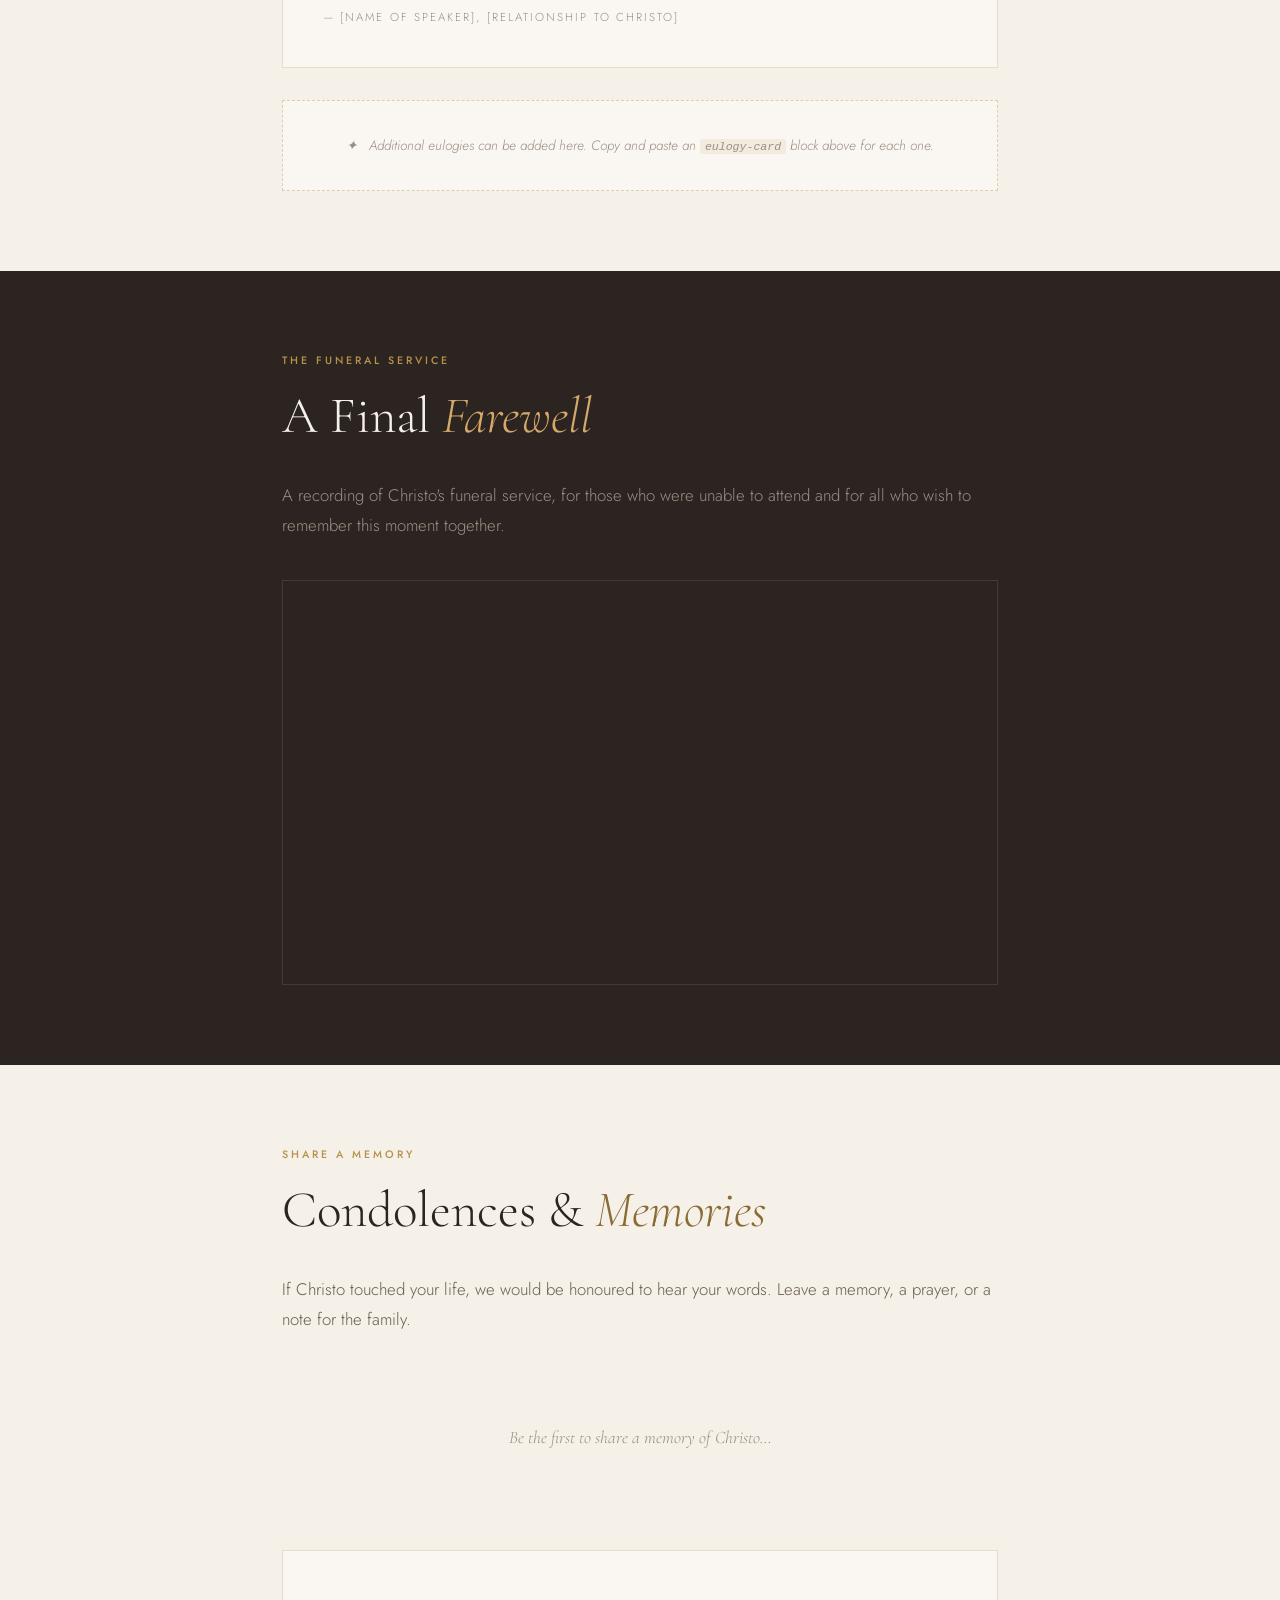
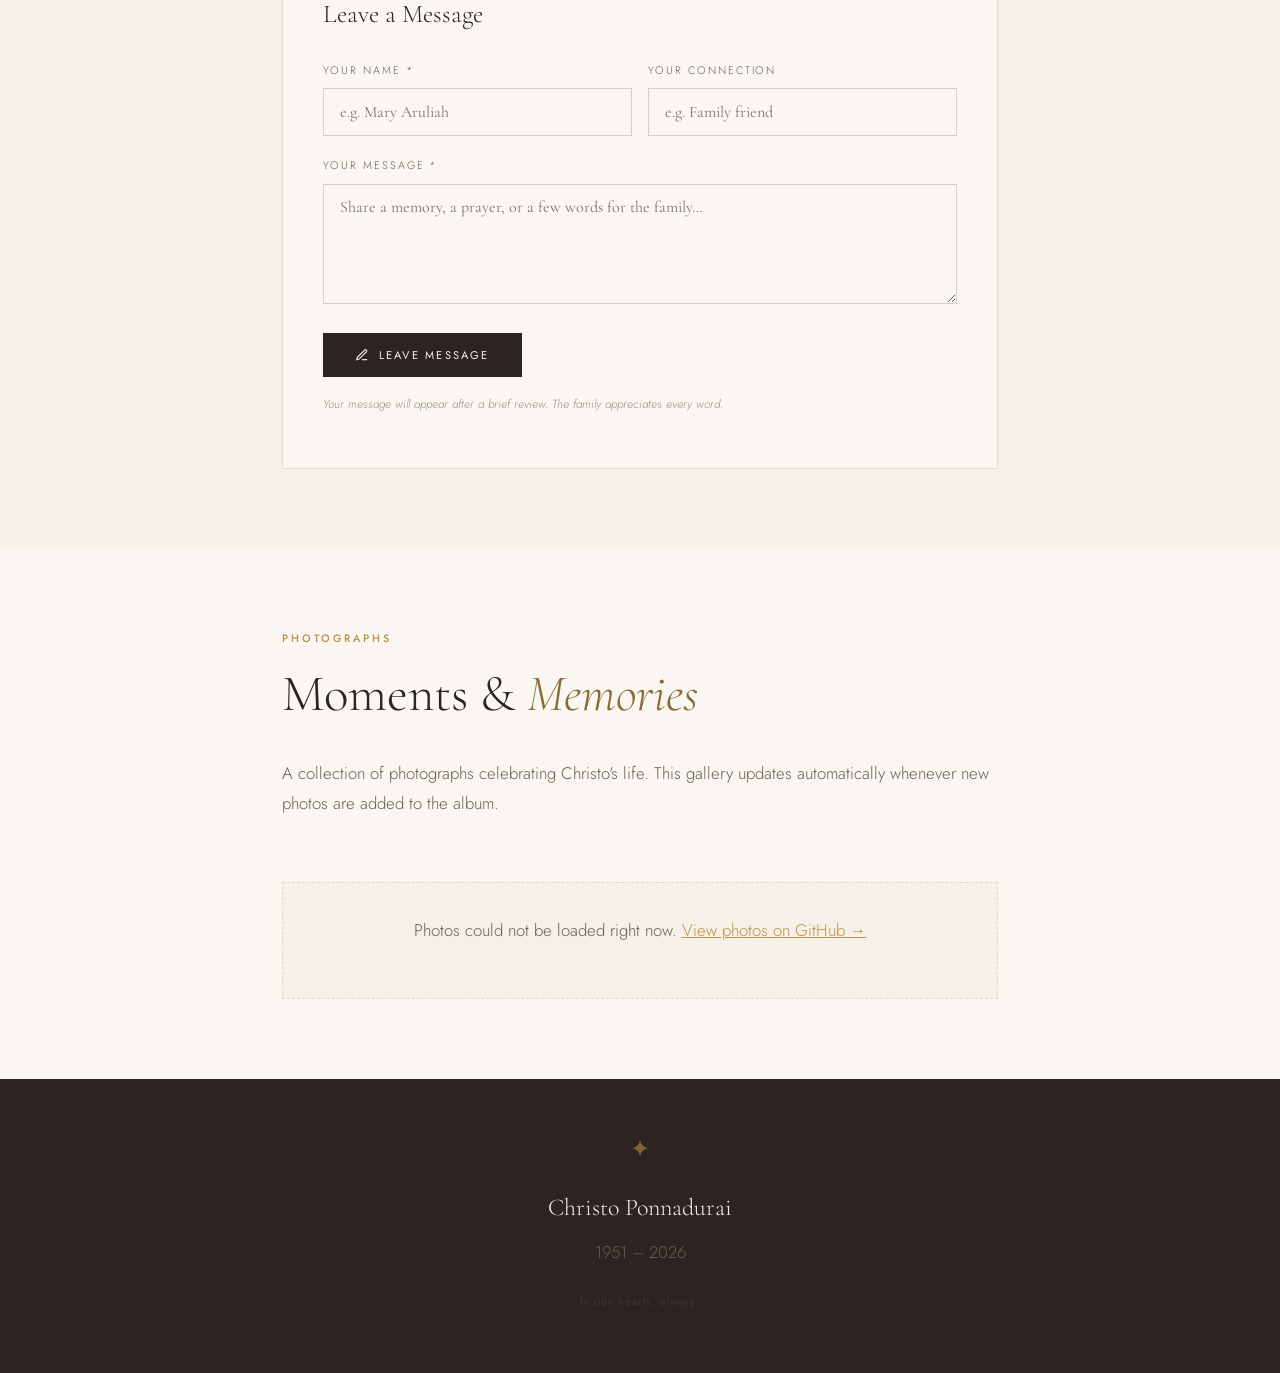
==== commit 11fef56a: "more updates" ====
--- a/index.html
+++ b/index.html
@@ -170,7 +170,7 @@
   <h1 class="hero-name"><em>Christo</em><br>Ponnadurai</h1>
   <div class="hero-dates">
     <!-- ✏️ UPDATE: Replace with actual years, e.g. "1950 – 2025" -->
-    [Birth Year] &nbsp;–&nbsp; [Year of Passing]
+    1951 &nbsp;–&nbsp; 2026
   </div>
   <div class="hero-line"></div>
   <p class="hero-tagline">
@@ -183,11 +183,11 @@
 <!-- STICKY NAV -->
 <nav>
   <ul>
-    <li><a href="#life">About Christo</a></li>
+    <li><a href="#life">Life</a></li>
     <li><a href="#eulogies">Eulogies</a></li>
     <li><a href="#service">Funeral Service</a></li>
     <li><a href="#condolences">Condolences</a></li>
-    <li><a href="#gallery">Photographs</a></li>
+    <li><a href="#gallery">Memories</a></li>
   </ul>
 </nav>
 
@@ -204,21 +204,22 @@
       <!--
         ✏️ TO ADD A PHOTO:
         Replace the entire .photo-frame div below with:
-        <img src="christo.jpg" alt="Christo Ponnadurai"
+        <img src="hero.JPG" alt="Christo Ponnadurai"
              style="width:100%;aspect-ratio:3/4;object-fit:cover;border:1px solid var(--divider);">
         Place your photo file in the project folder alongside index.html.
       -->
       <div class="photo-frame">
         <div class="corner-br"></div>
         <div class="corner-bl"></div>
-        <svg class="photo-icon" viewBox="0 0 24 24" fill="none" stroke="currentColor" stroke-width="1">
+        <!-- <svg class="photo-icon" viewBox="0 0 24 24" fill="none" stroke="currentColor" stroke-width="1">
           <rect x="3" y="3" width="18" height="18" rx="2"/>
           <circle cx="8.5" cy="8.5" r="1.5"/>
           <polyline points="21 15 16 10 5 21"/>
         </svg>
-        <span>Add a photo of Christo here</span>
+        <span>Add a photo of Christo here</span> -->
       </div>
-      <p class="photo-upload-hint">Replace this placeholder with an <code>&lt;img&gt;</code> tag pointing to your photo file.</p>
+      <img src="hero.JPG" alt="Christo Ponnadurai"
+             style="width:100%;aspect-ratio:3/4;object-fit:cover;border:1px solid var(--divider);">
     </div>
     <div>
       <!-- ✏️ UPDATE: Replace the paragraphs below with Christo's biography -->
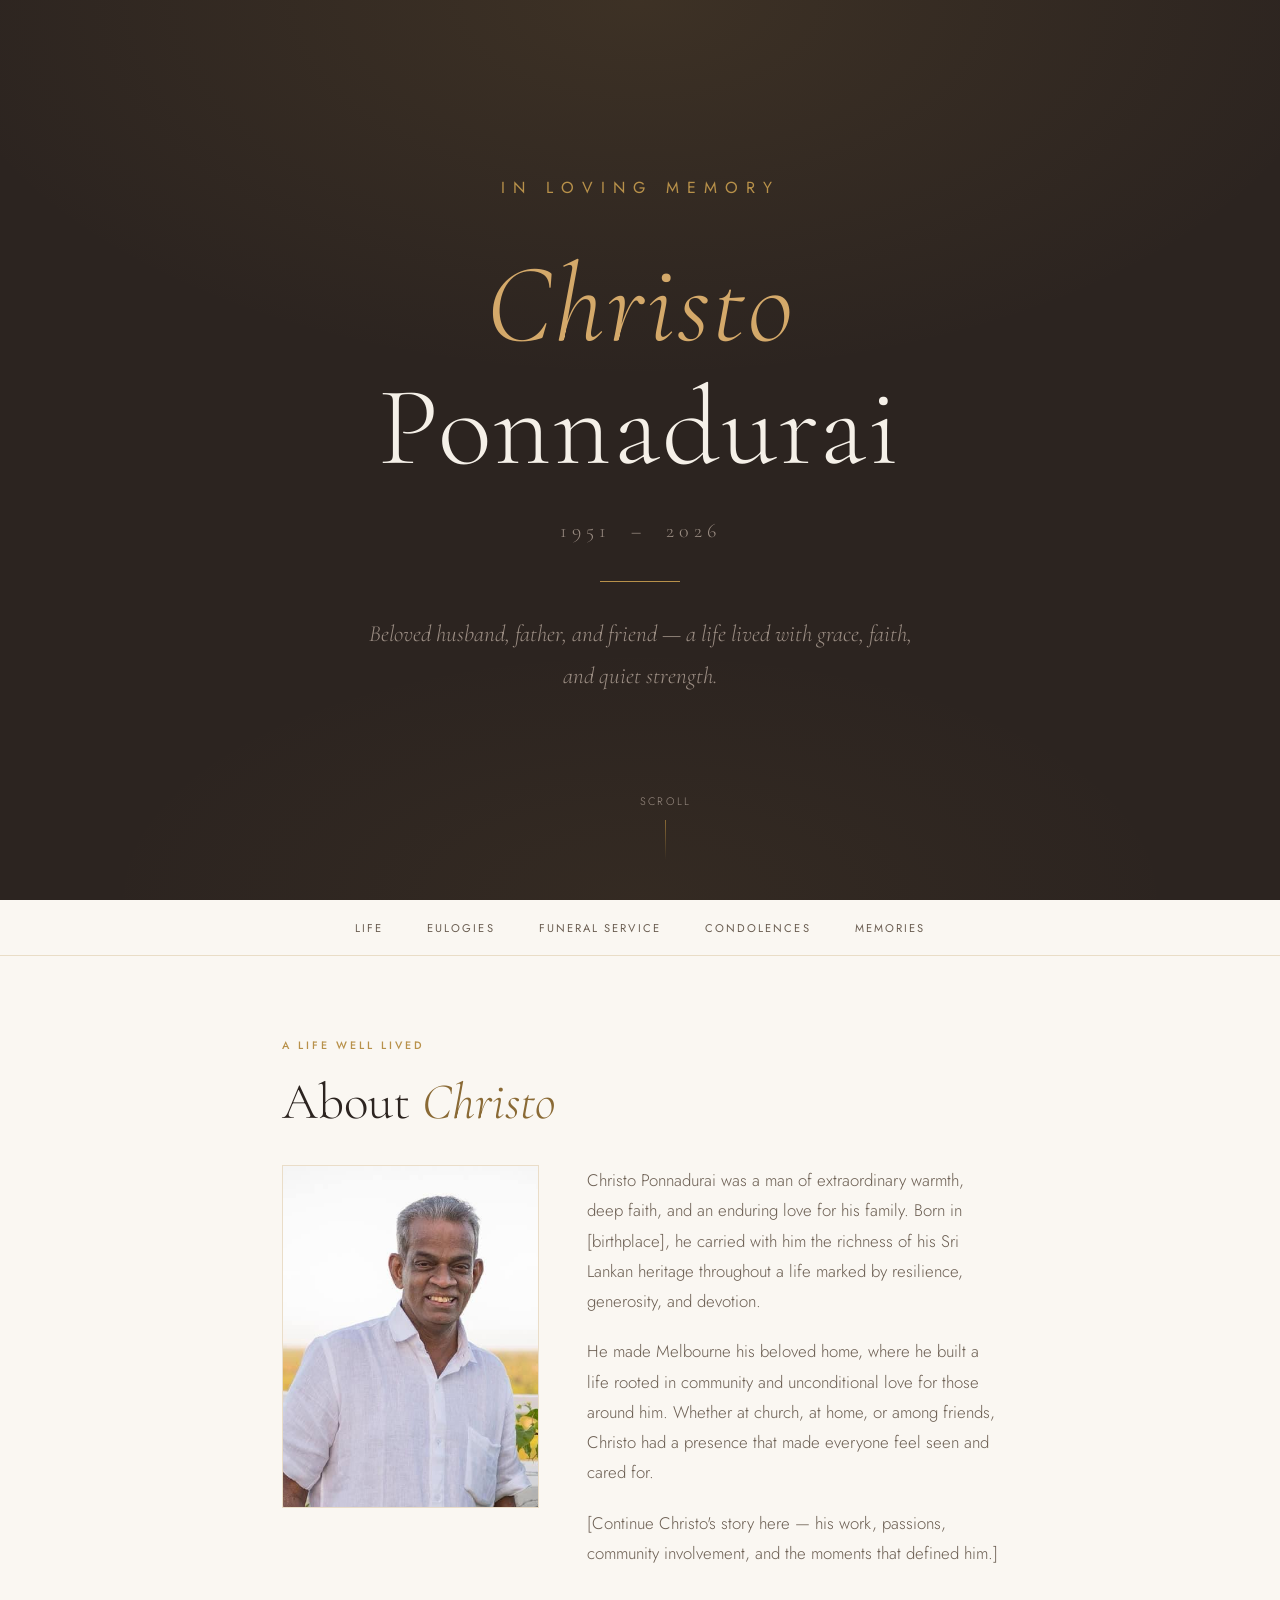
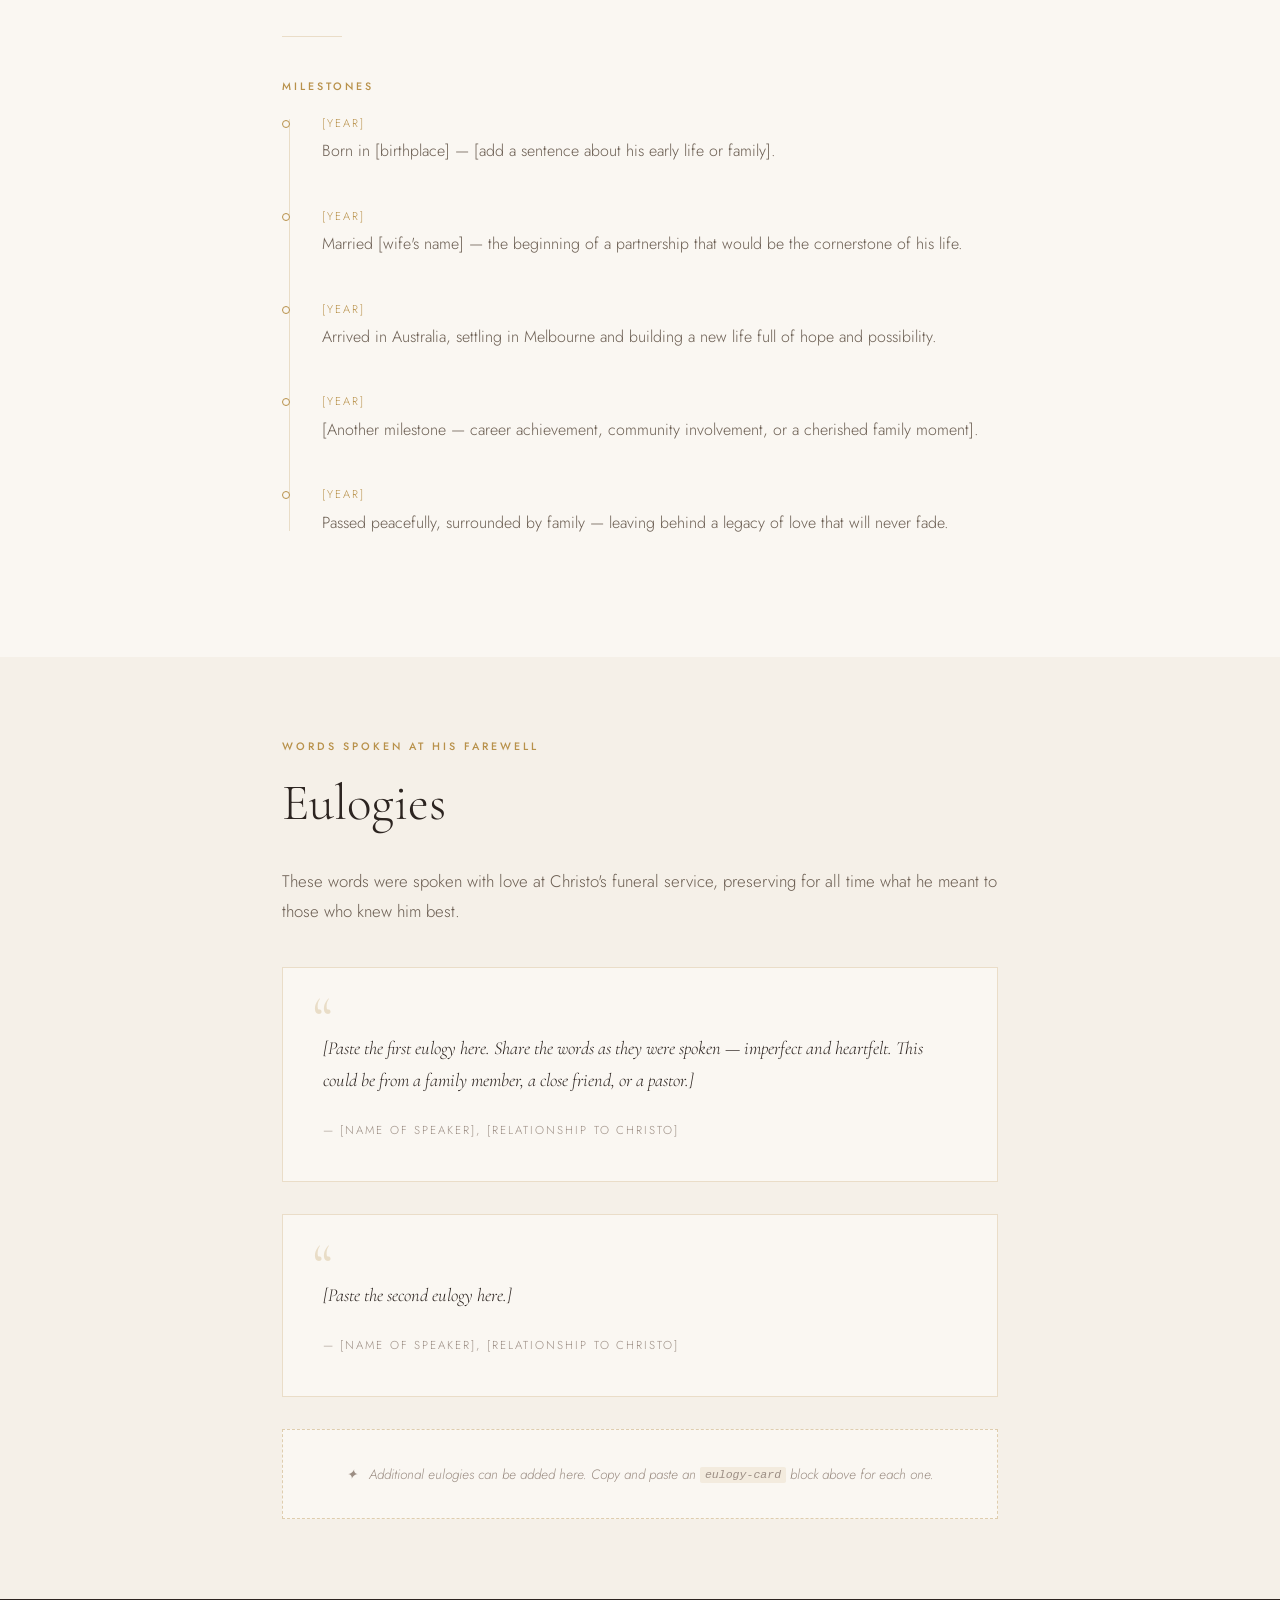
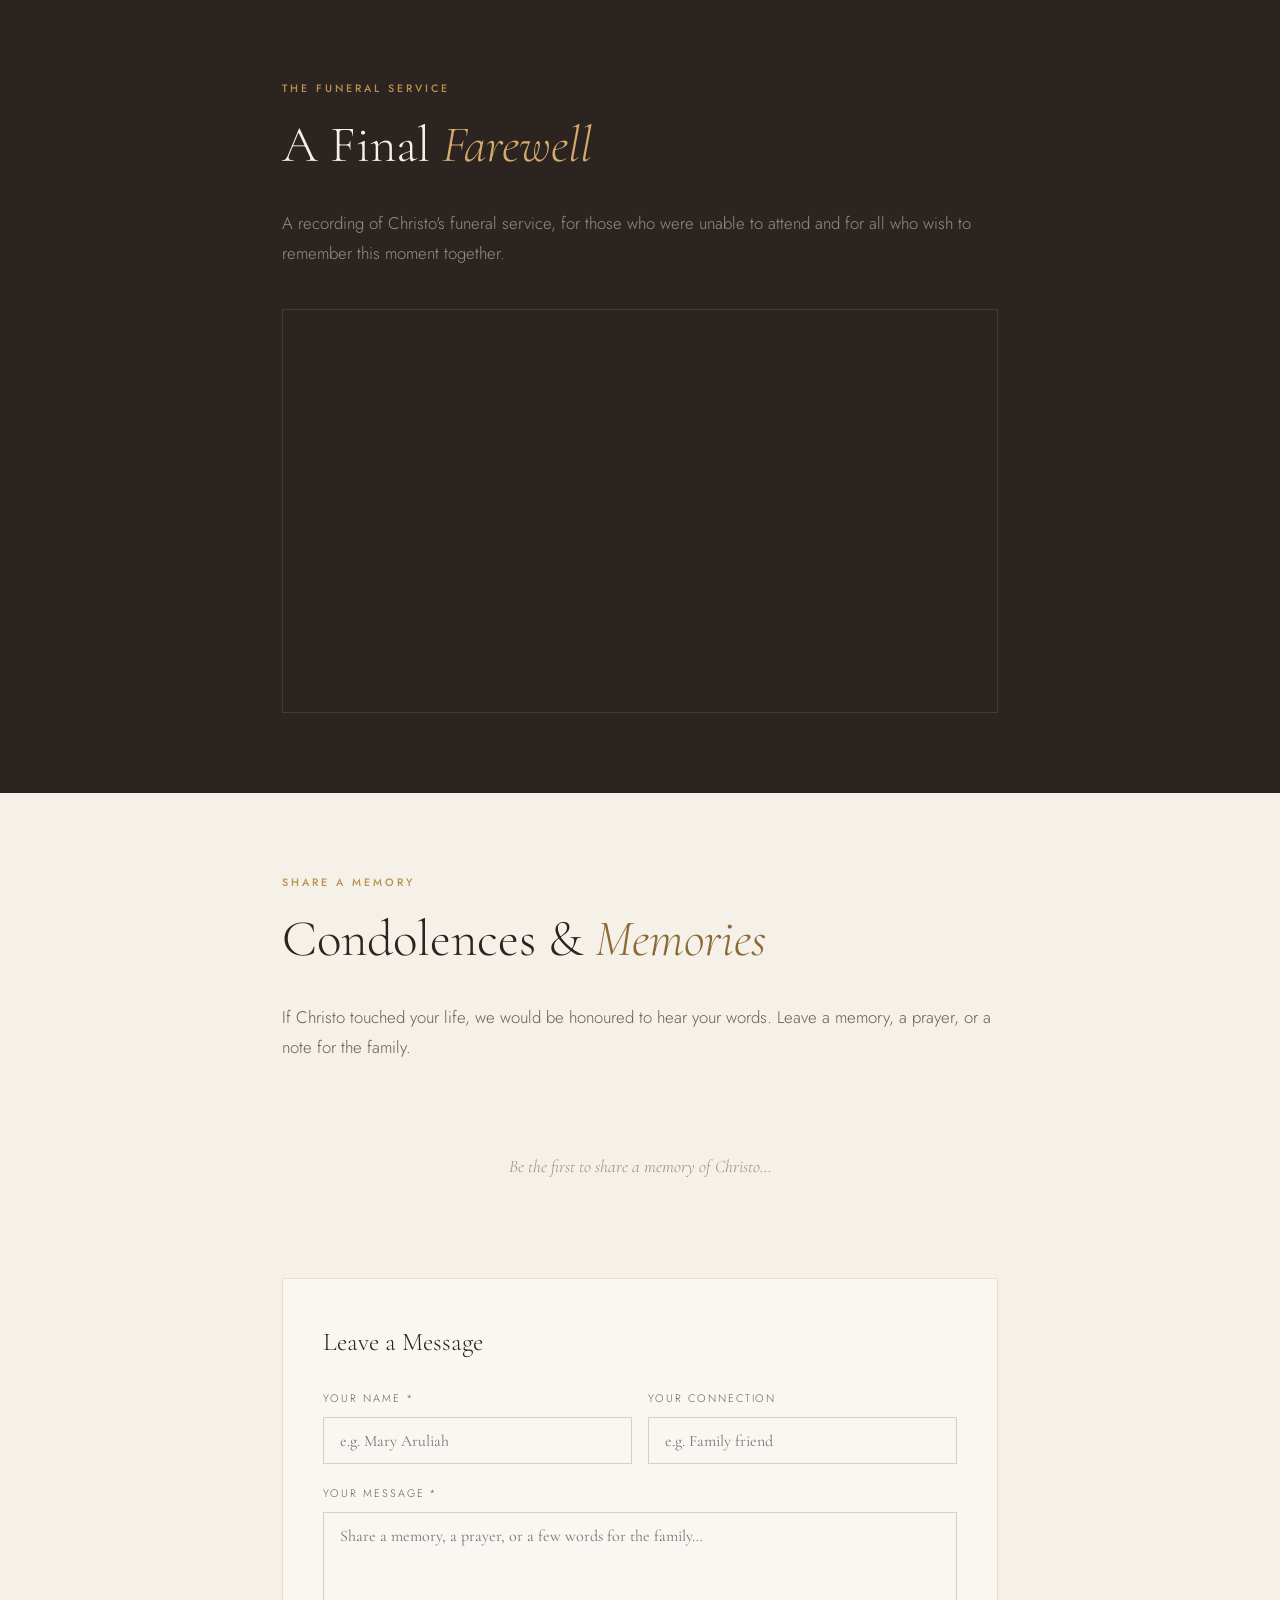
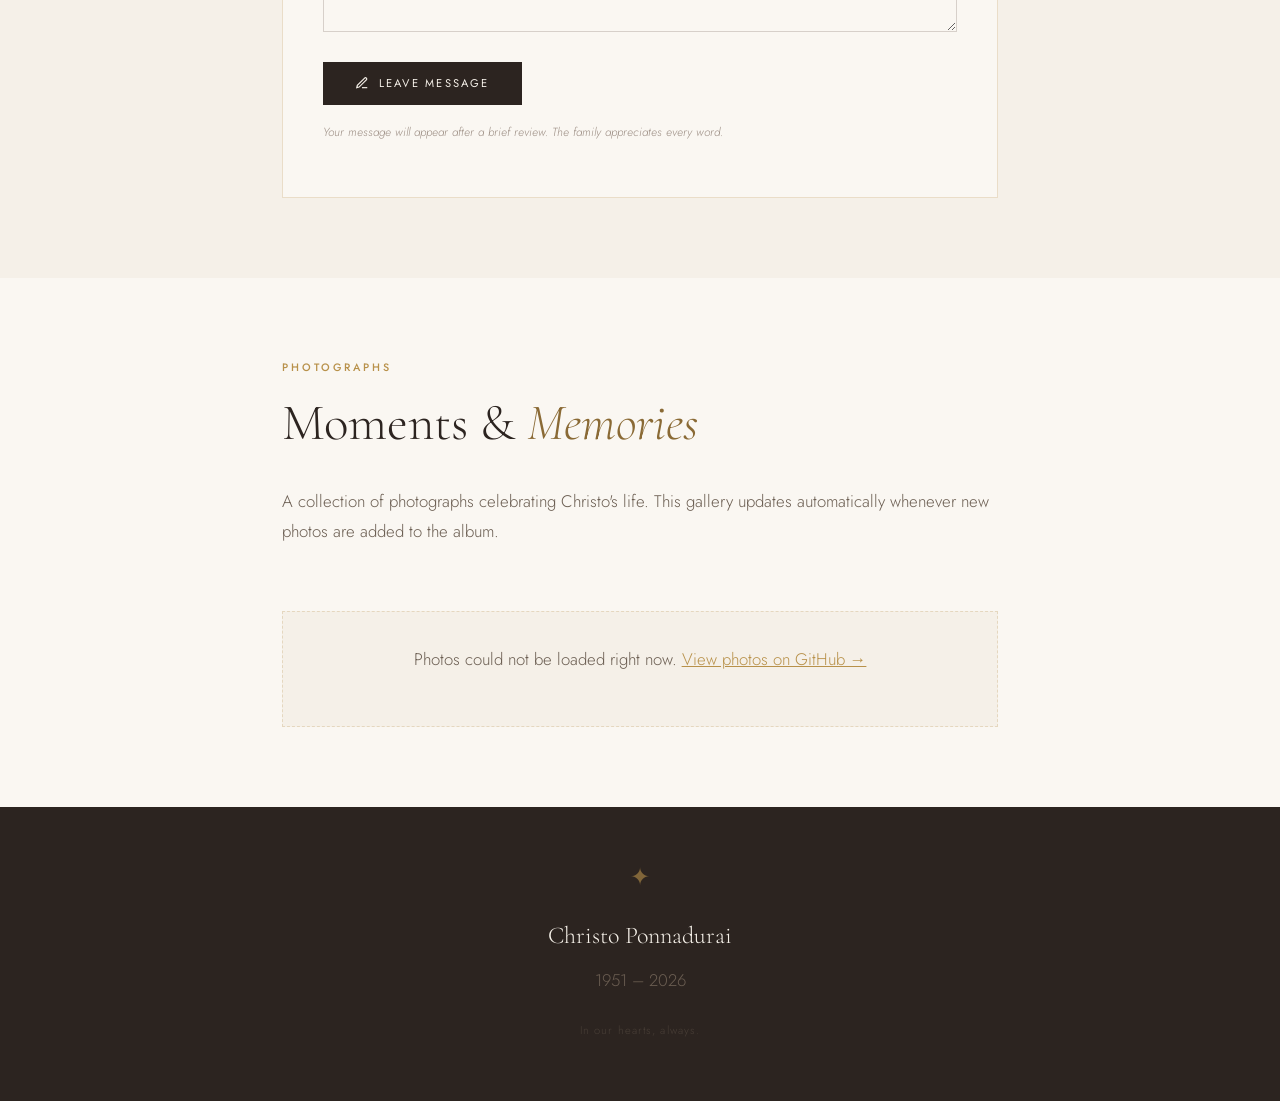
==== commit 23b6f19e: "hero photo updates" ====
--- a/index.html
+++ b/index.html
@@ -208,16 +208,16 @@
              style="width:100%;aspect-ratio:3/4;object-fit:cover;border:1px solid var(--divider);">
         Place your photo file in the project folder alongside index.html.
       -->
-      <div class="photo-frame">
+      <!-- <div class="photo-frame">
         <div class="corner-br"></div>
         <div class="corner-bl"></div>
-        <!-- <svg class="photo-icon" viewBox="0 0 24 24" fill="none" stroke="currentColor" stroke-width="1">
+        <svg class="photo-icon" viewBox="0 0 24 24" fill="none" stroke="currentColor" stroke-width="1">
           <rect x="3" y="3" width="18" height="18" rx="2"/>
           <circle cx="8.5" cy="8.5" r="1.5"/>
           <polyline points="21 15 16 10 5 21"/>
         </svg>
-        <span>Add a photo of Christo here</span> -->
-      </div>
+        <span>Add a photo of Christo here</span>
+      </div> -->
       <img src="hero.JPG" alt="Christo Ponnadurai"
              style="width:100%;aspect-ratio:3/4;object-fit:cover;border:1px solid var(--divider);">
     </div>
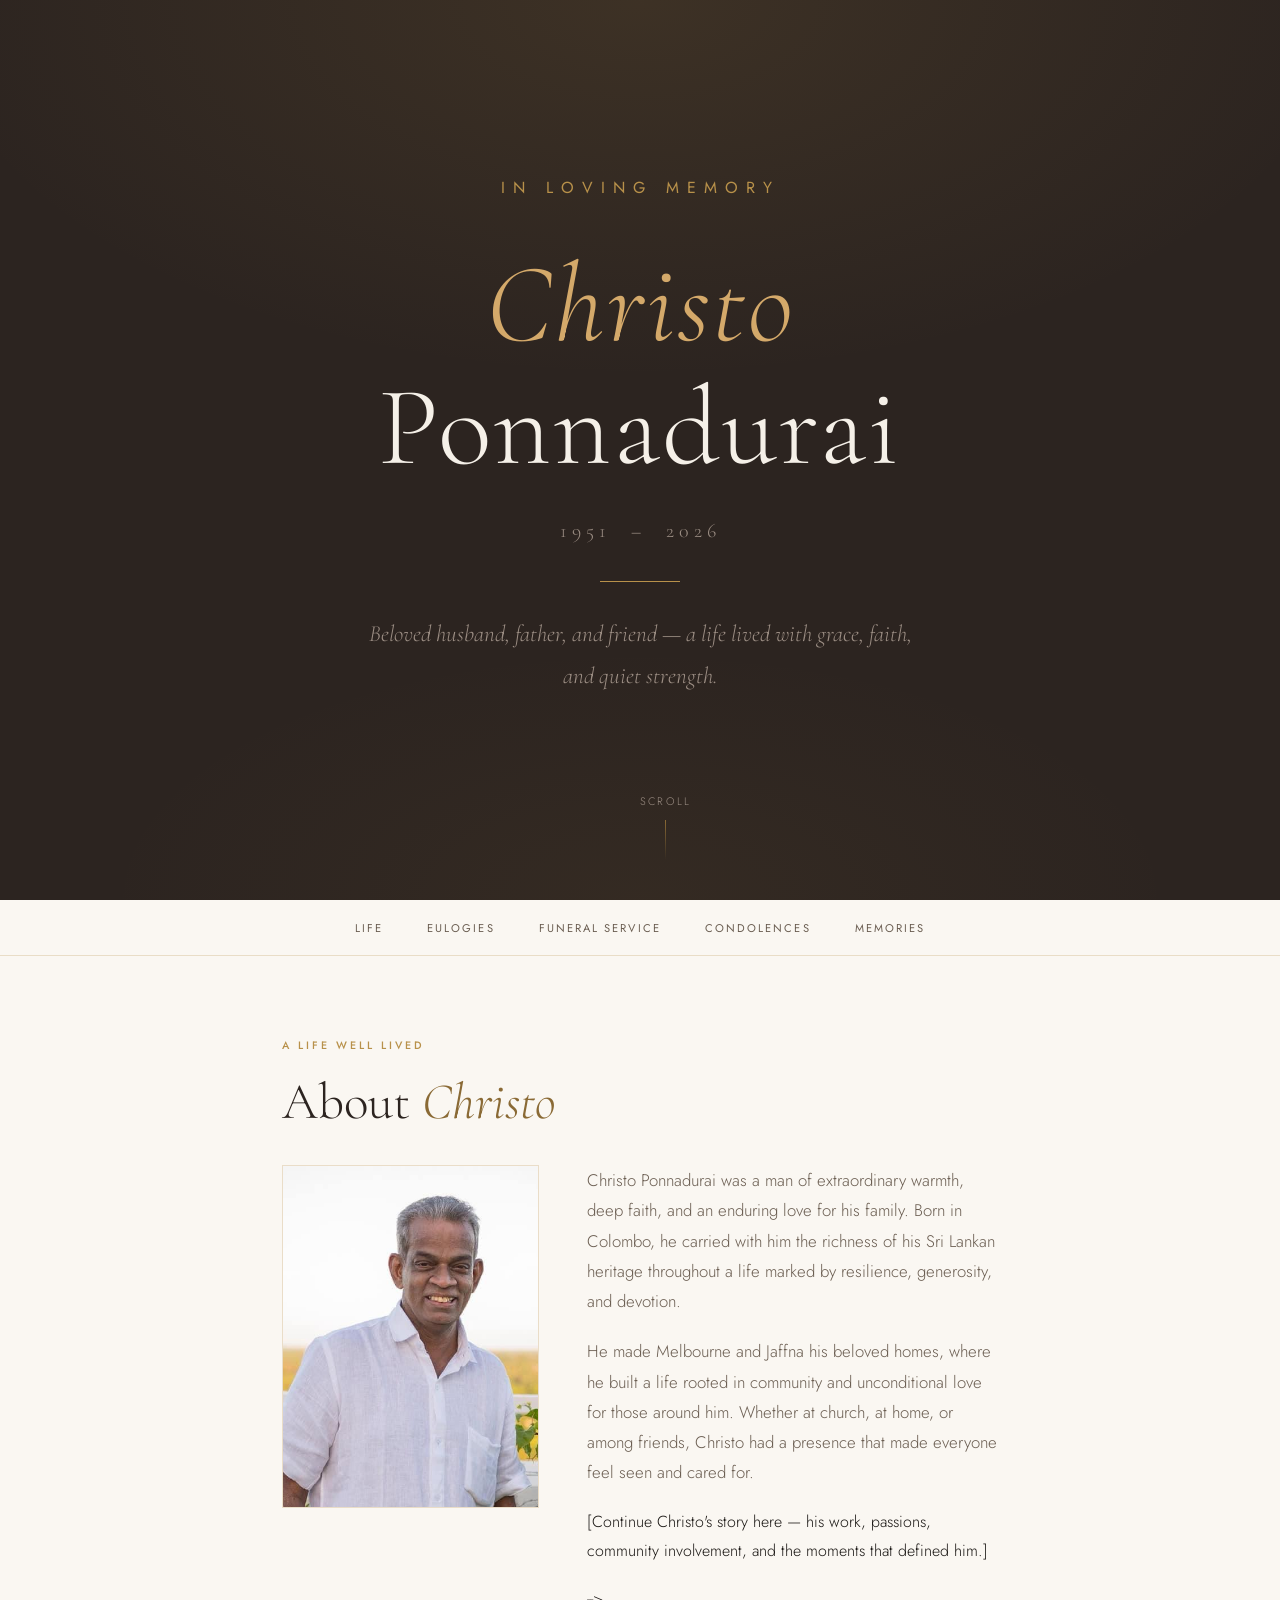
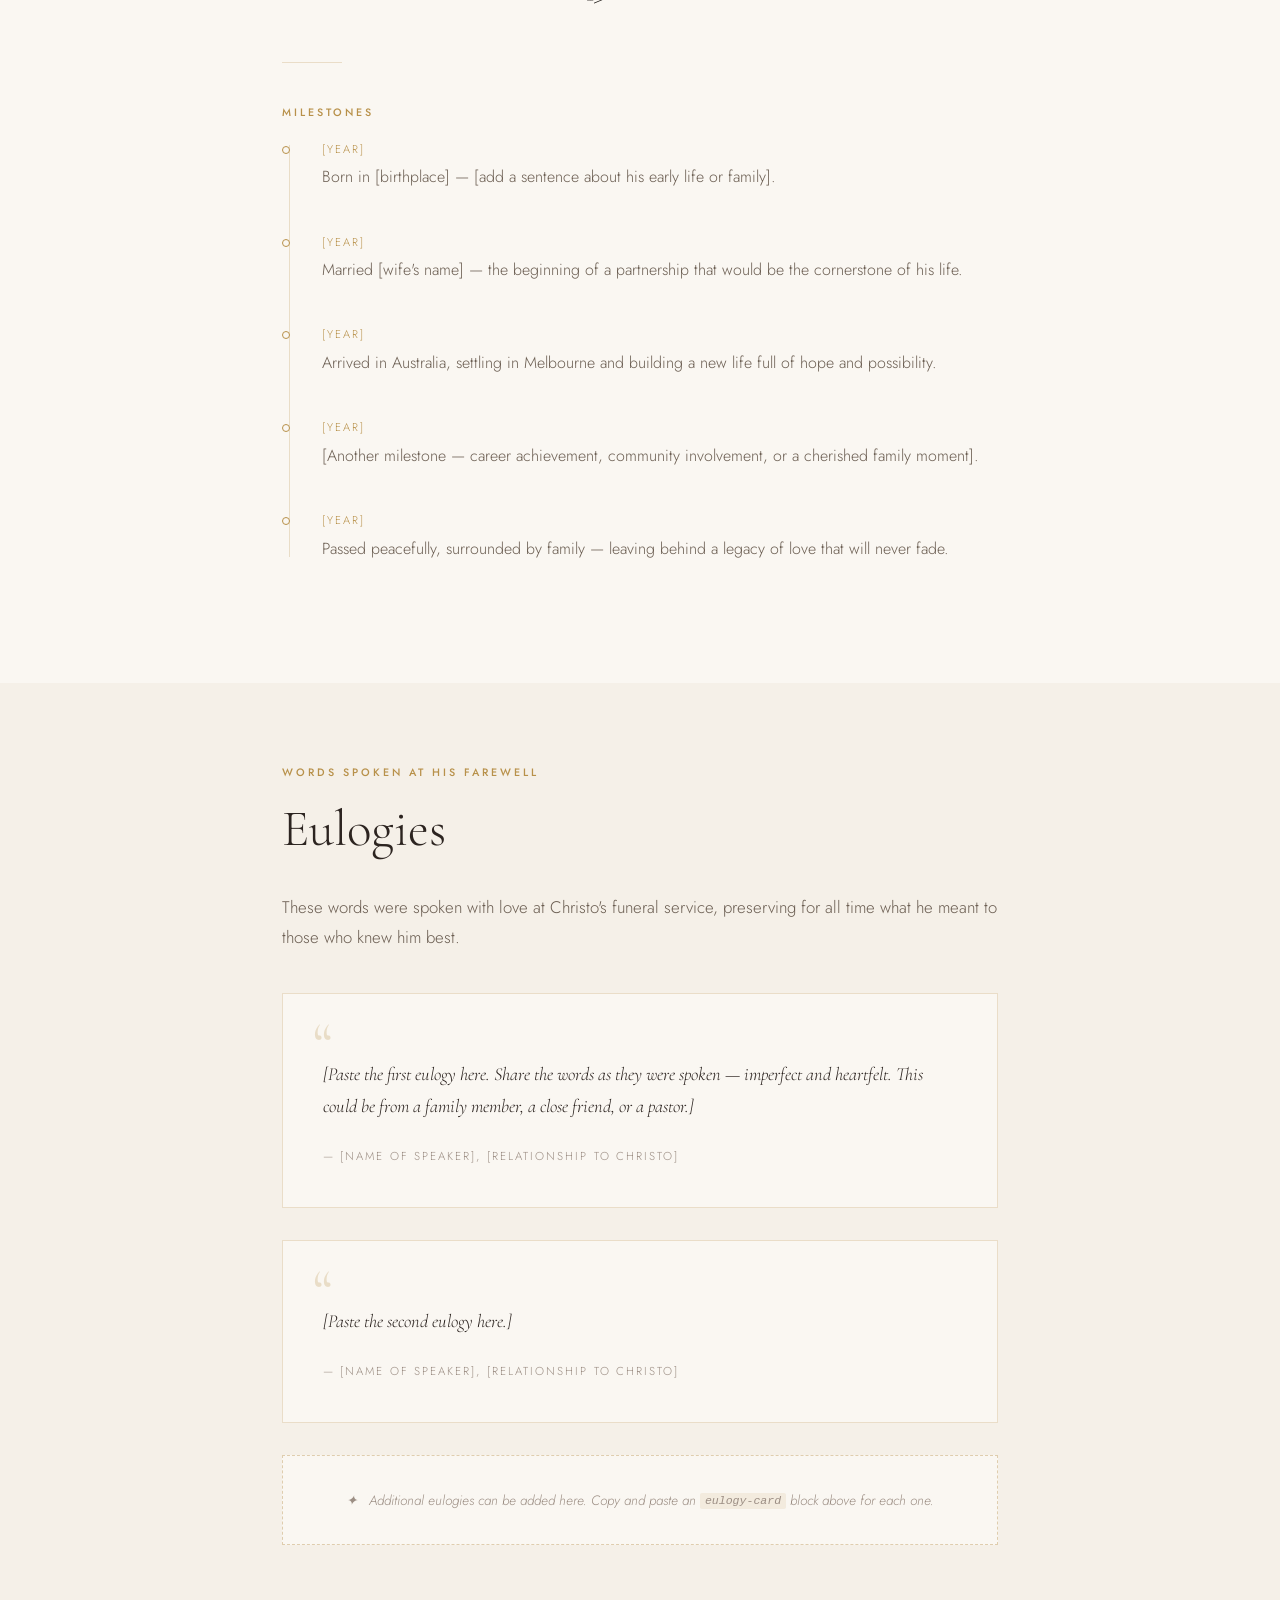
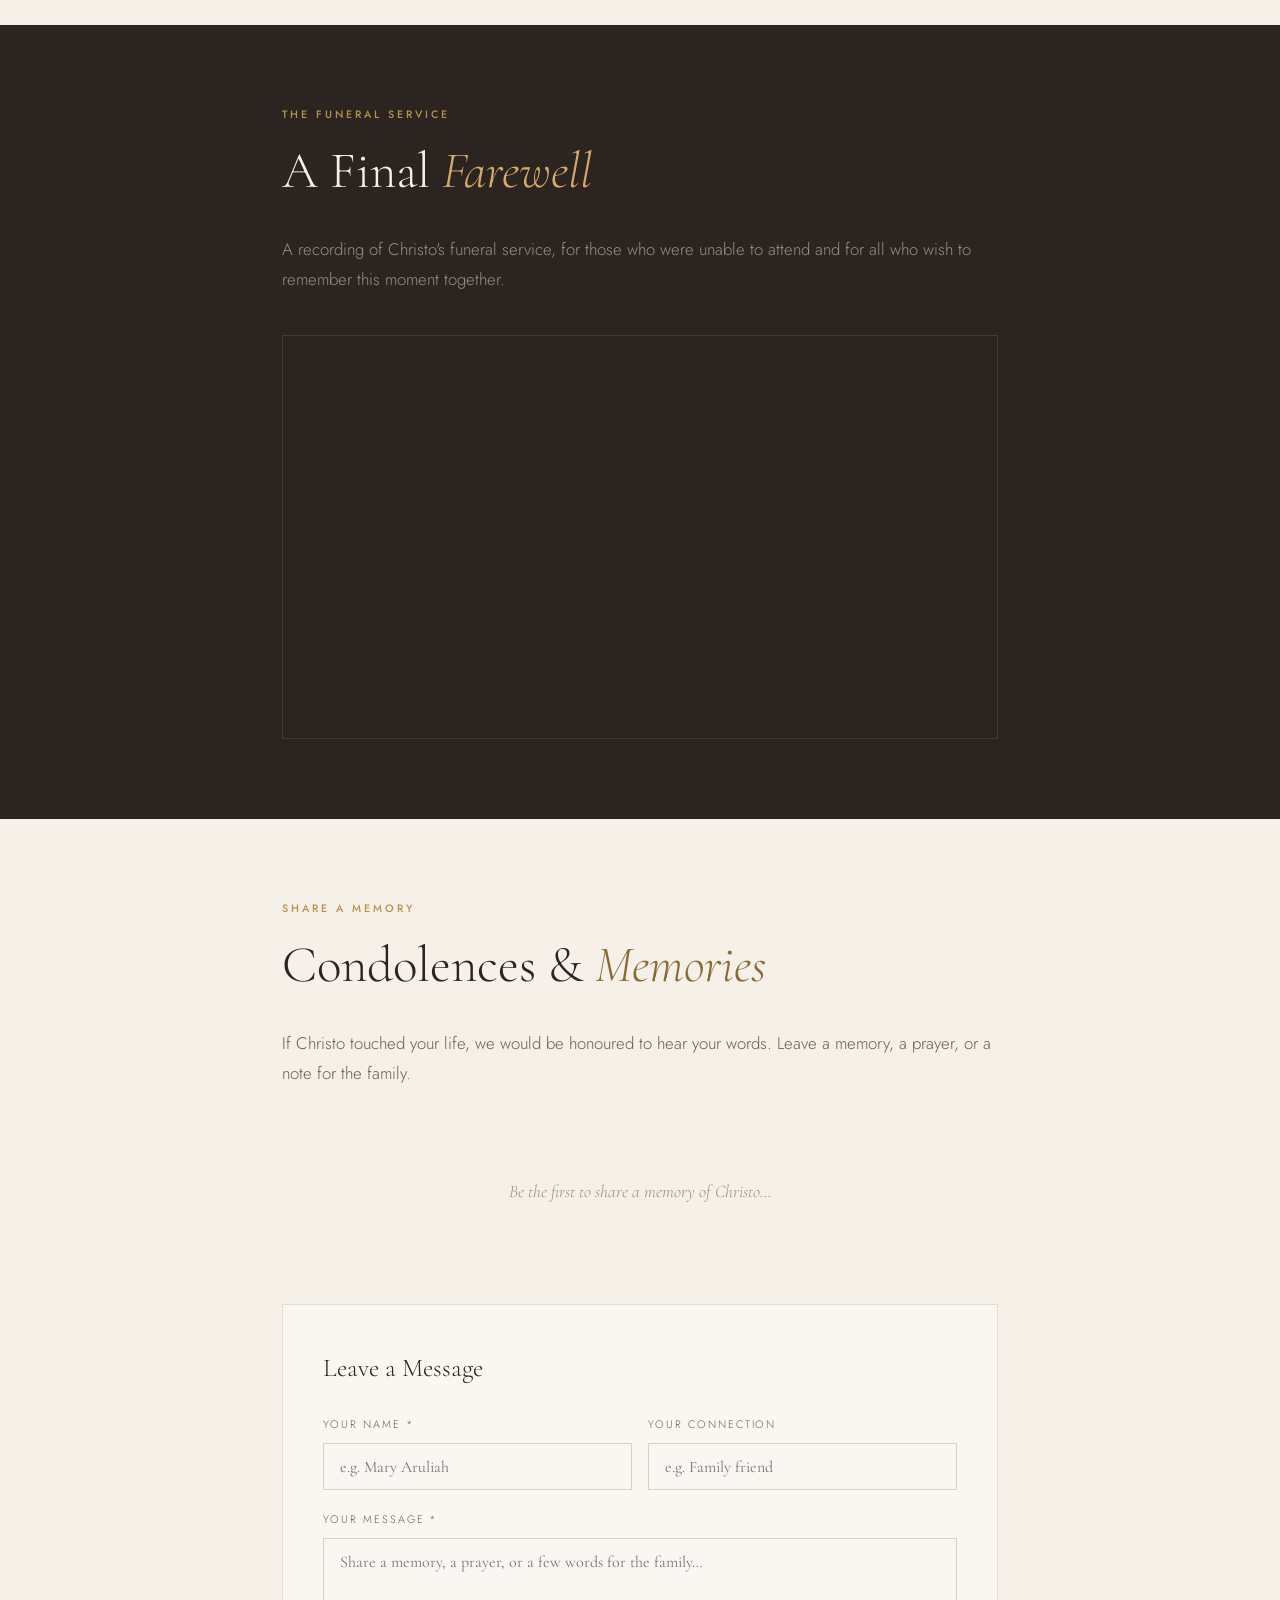
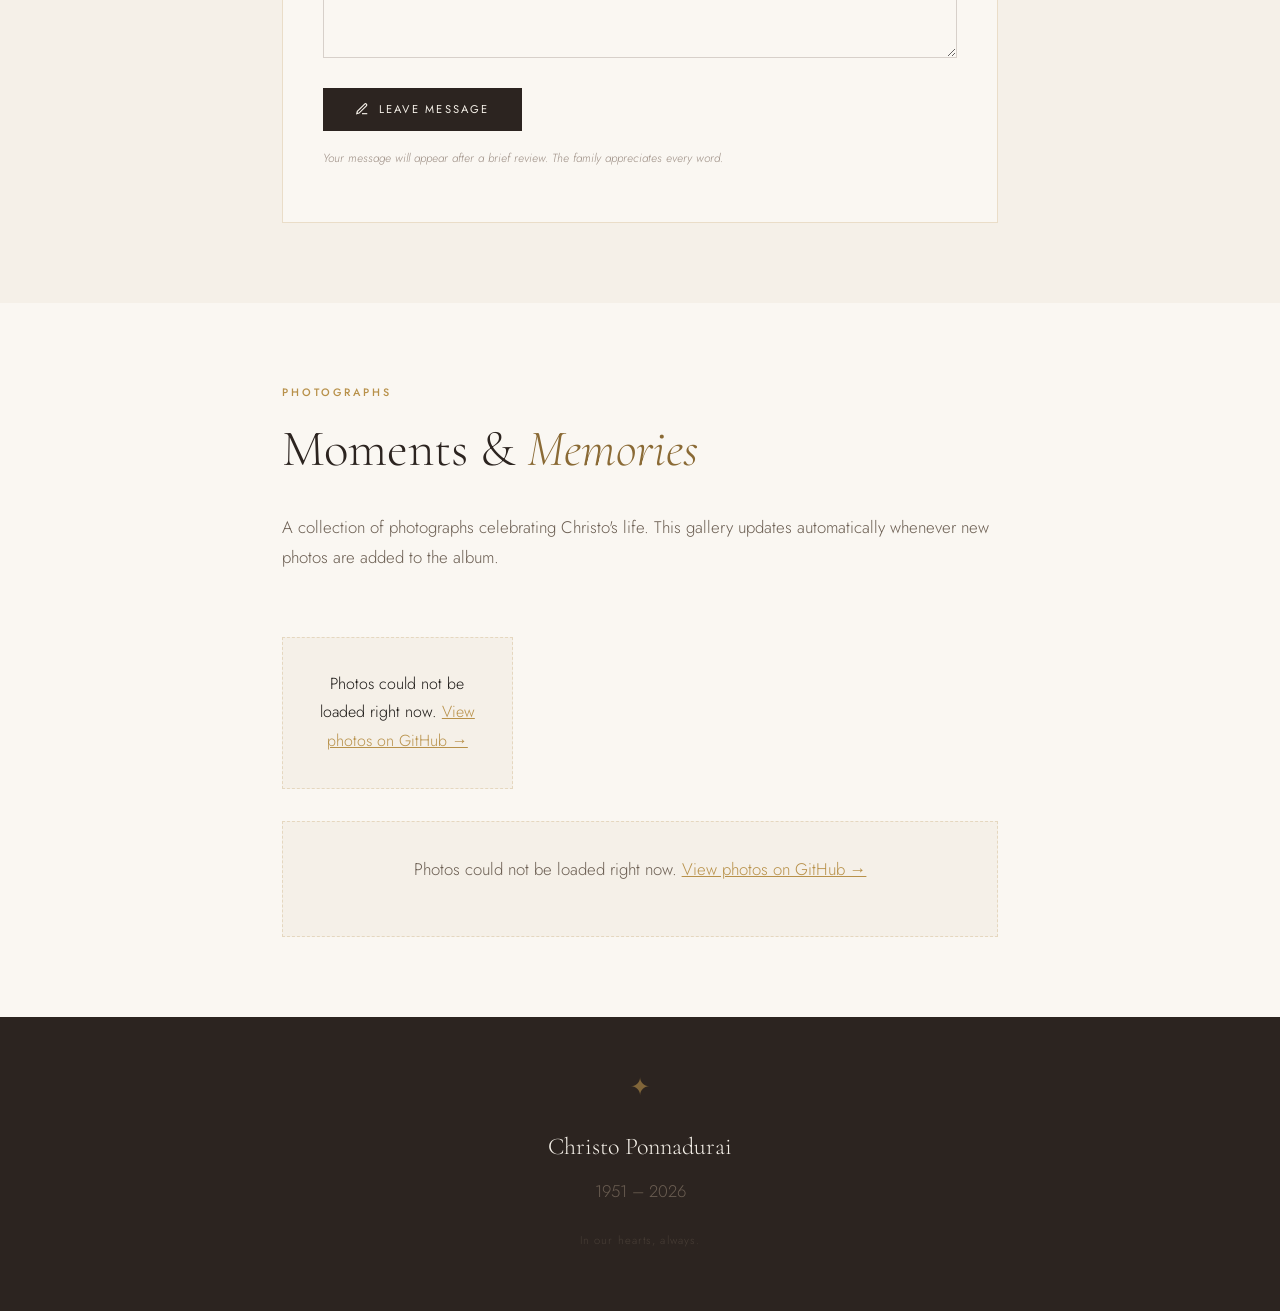
==== commit 70e8d37c: "update" ====
--- a/index.html
+++ b/index.html
@@ -103,7 +103,7 @@
     @media (max-width: 500px) { .form-row { grid-template-columns: 1fr; } }
     .form-group { margin-bottom: 1.25rem; }
     label { display: block; font-size: 0.68rem; letter-spacing: 0.18em; text-transform: uppercase; color: var(--stone); margin-bottom: 0.5rem; }
-    input, textarea { width: 100%; background: var(--cream); border: 1px solid rgba(107,94,82,0.25); padding: 0.8rem 1rem; font-family: 'Cormorant Garamond', serif; font-size: 1rem; color: var(--warm-dark); outline: none; transition: border-color 0.2s; border-radius: 0; -webkit-appearance: none; }
+    input, textarea { width: 100%; background: var(--cream); border: 1px solid rgba(107,94,82,0.25); padding: 0.8rem 1rem; font-family: 'Cormorant Garamond', serif; font-size: 1rem; color: var(--warm-dark); outline: none; transition: border-color 0.2s; border-radius: 0; appearance: none; -webkit-appearance: none; -moz-appearance: none; }
     input:focus, textarea:focus { border-color: var(--gold); }
     textarea { min-height: 120px; resize: vertical; }
     .btn { display: inline-flex; align-items: center; gap: 0.6rem; background: var(--warm-dark); color: var(--parchment); border: none; padding: 0.85rem 2rem; font-family: 'Jost', sans-serif; font-size: 0.7rem; letter-spacing: 0.2em; text-transform: uppercase; cursor: pointer; transition: background 0.2s; }
@@ -224,15 +224,15 @@
     <div>
       <!-- ✏️ UPDATE: Replace the paragraphs below with Christo's biography -->
       <p>
-        Christo Ponnadurai was a man of extraordinary warmth, deep faith, and an enduring love for his family. Born in [birthplace], he carried with him the richness of his Sri Lankan heritage throughout a life marked by resilience, generosity, and devotion.
+        Christo Ponnadurai was a man of extraordinary warmth, deep faith, and an enduring love for his family. Born in Colombo, he carried with him the richness of his Sri Lankan heritage throughout a life marked by resilience, generosity, and devotion.
       </p>
       <p>
-        He made Melbourne his beloved home, where he built a life rooted in community and unconditional love for those around him. Whether at church, at home, or among friends, Christo had a presence that made everyone feel seen and cared for.
+        He made Melbourne and Jaffna his beloved homes, where he built a life rooted in community and unconditional love for those around him. Whether at church, at home, or among friends, Christo had a presence that made everyone feel seen and cared for.
       </p>
-      <p>
+      <!-- <p>
         <!-- ✏️ ADD: career, hobbies, community involvement, faith, key moments -->
         [Continue Christo's story here — his work, passions, community involvement, and the moments that defined him.]
-      </p>
+      </p> --> 
     </div>
   </div>
 
@@ -333,7 +333,7 @@
     <div class="no-condolences">Be the first to share a memory of Christo…</div>
   </div>
 
-  <div class="form-block reveal">
+  <form id="condolence-form" class="form-block reveal" onsubmit="submitCondolence(); return false;">
     <div class="form-title">Leave a Message</div>
     <div class="form-row">
       <div class="form-group">
@@ -349,13 +349,13 @@
       <label for="c-message">Your Message *</label>
       <textarea id="c-message" placeholder="Share a memory, a prayer, or a few words for the family…"></textarea>
     </div>
-    <button class="btn" id="submit-btn" onclick="submitCondolence()">
+    <button type="submit" class="btn" id="submit-btn">
       <svg width="14" height="14" viewBox="0 0 24 24" fill="none" stroke="currentColor" stroke-width="2"><path d="M12 20h9"/><path d="M16.5 3.5a2.121 2.121 0 013 3L7 19l-4 1 1-4L16.5 3.5z"/></svg>
       Leave Message
     </button>
     <div id="form-status"></div>
     <p class="form-note">Your message will appear after a brief review. The family appreciates every word.</p>
-  </div>
+  </form>
 </section>
 </div><!-- /section-parchment -->
 
@@ -449,8 +449,9 @@
       loading.style.display = 'none';
 
       if (!images.length) {
-        errBox.style.display = 'block';
-        errBox.innerHTML = '<p style="color:var(--stone-light);font-style:italic;">No photos added yet — check back soon.</p>';
+        loading.style.display = 'none';
+        errBox.style.display = 'none';
+        grid.innerHTML = '<div class="gallery-loading">No photos added yet — check back soon.</div>';
         return;
       }
 
@@ -469,6 +470,7 @@
     } catch(err) {
       loading.style.display = 'none';
       errBox.style.display  = 'block';
+      grid.innerHTML = '<div class="gallery-error">Photos could not be loaded right now. <a href="https://github.com/AndrewPonna/Christo/tree/main/photos" target="_blank" rel="noopener" style="color:var(--gold);">View photos on GitHub →</a></div>';
     }
   }
 
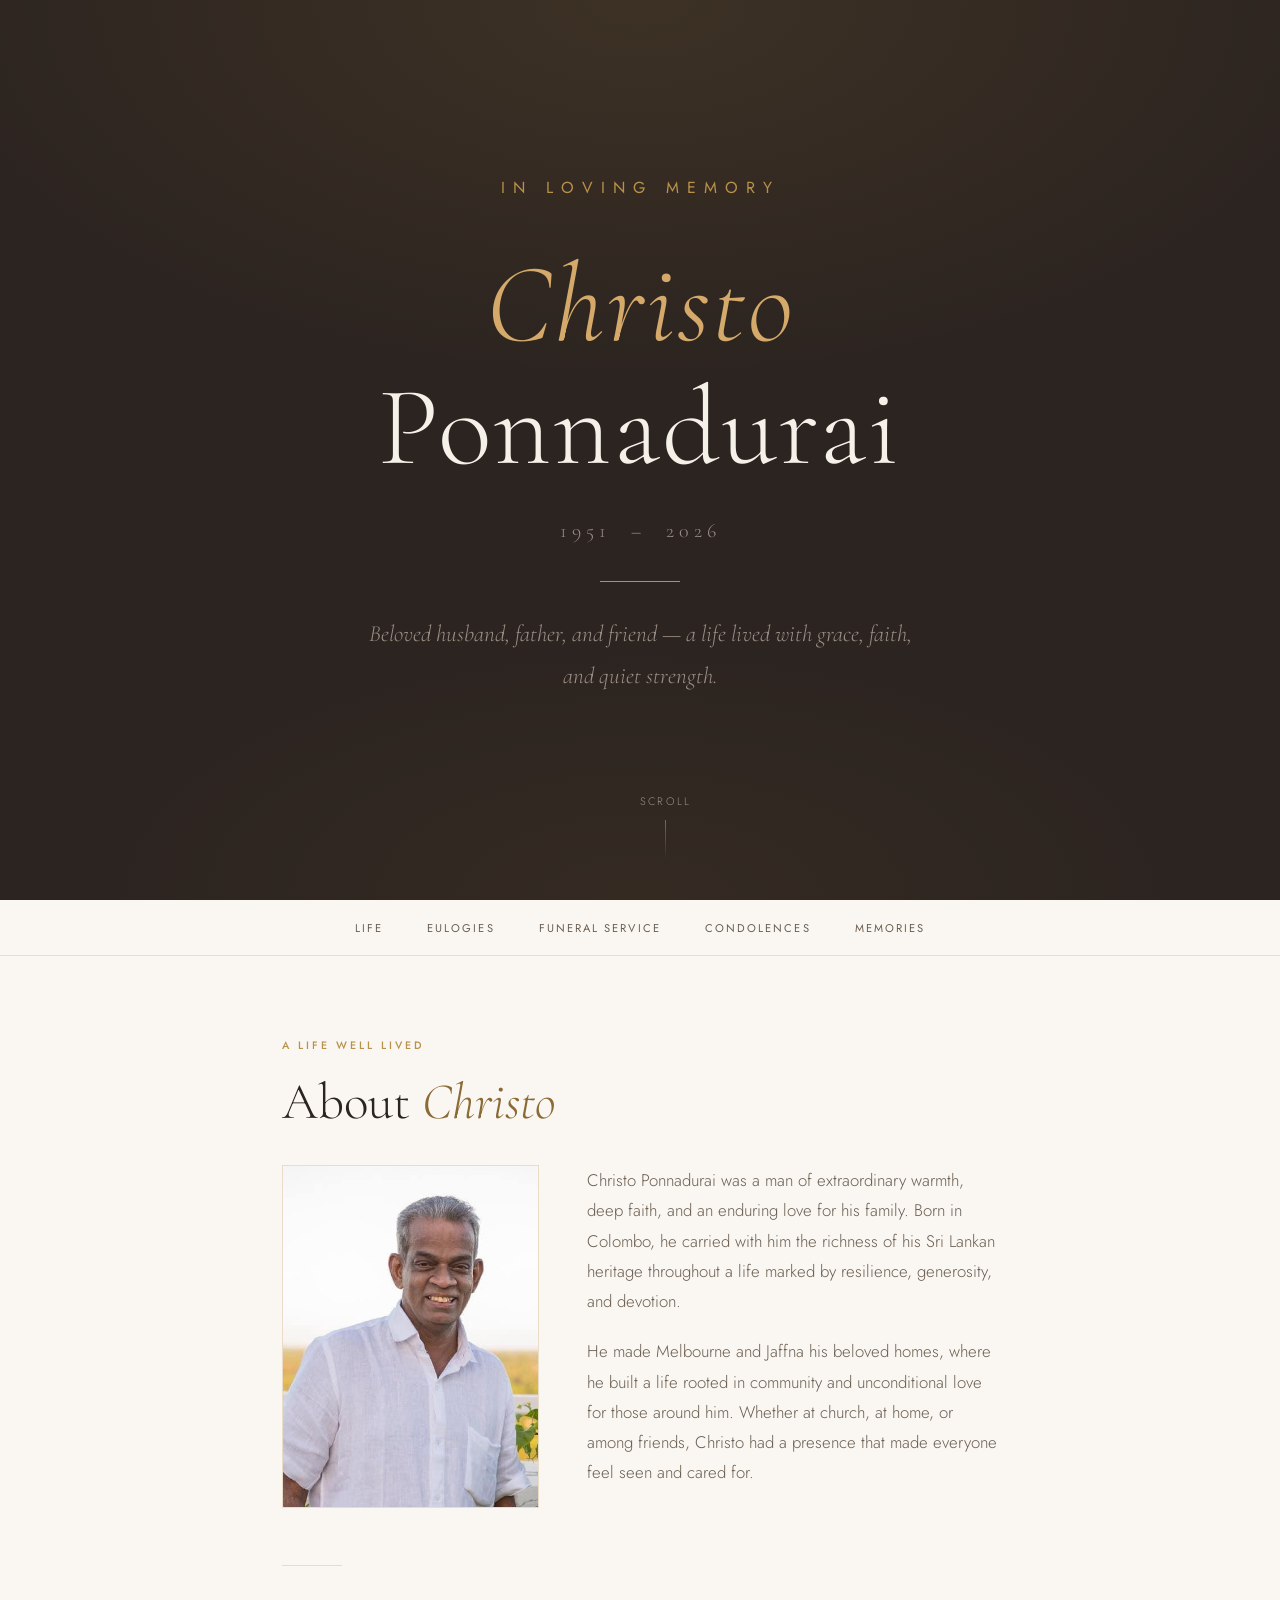
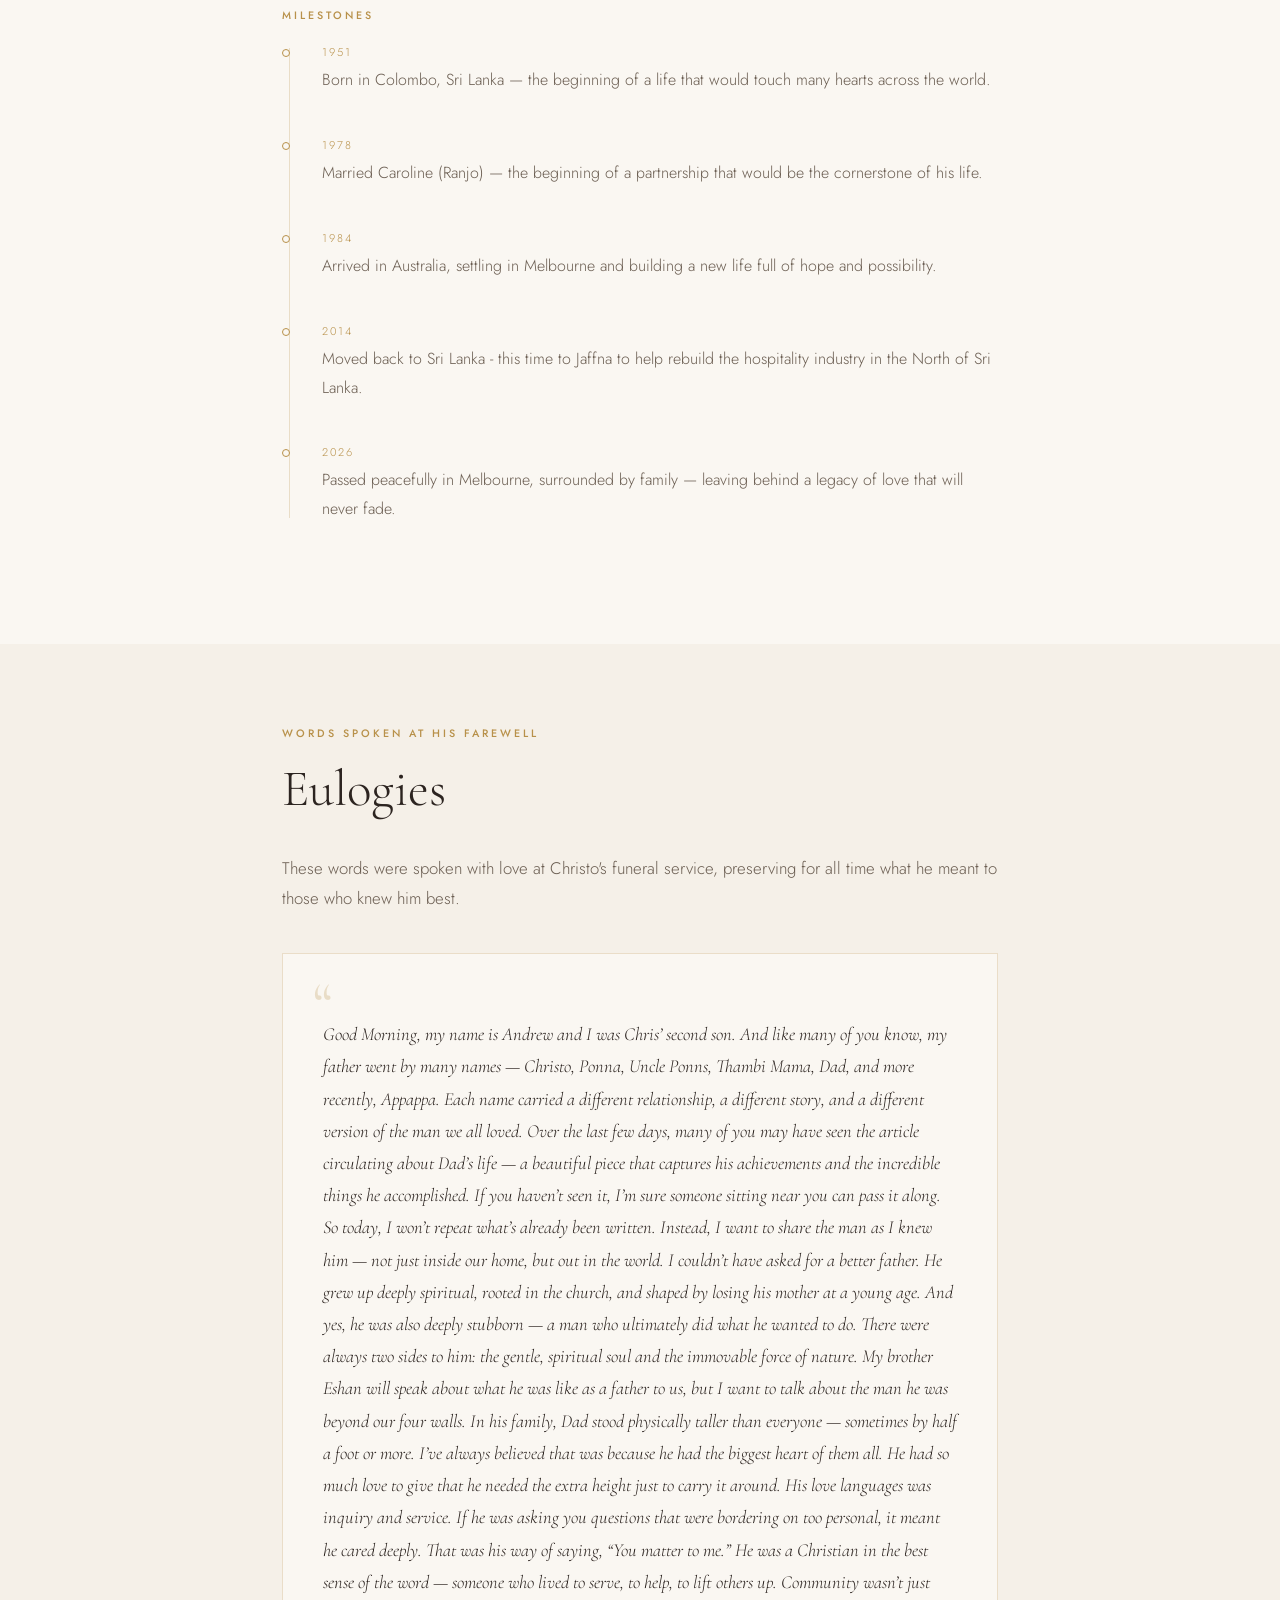
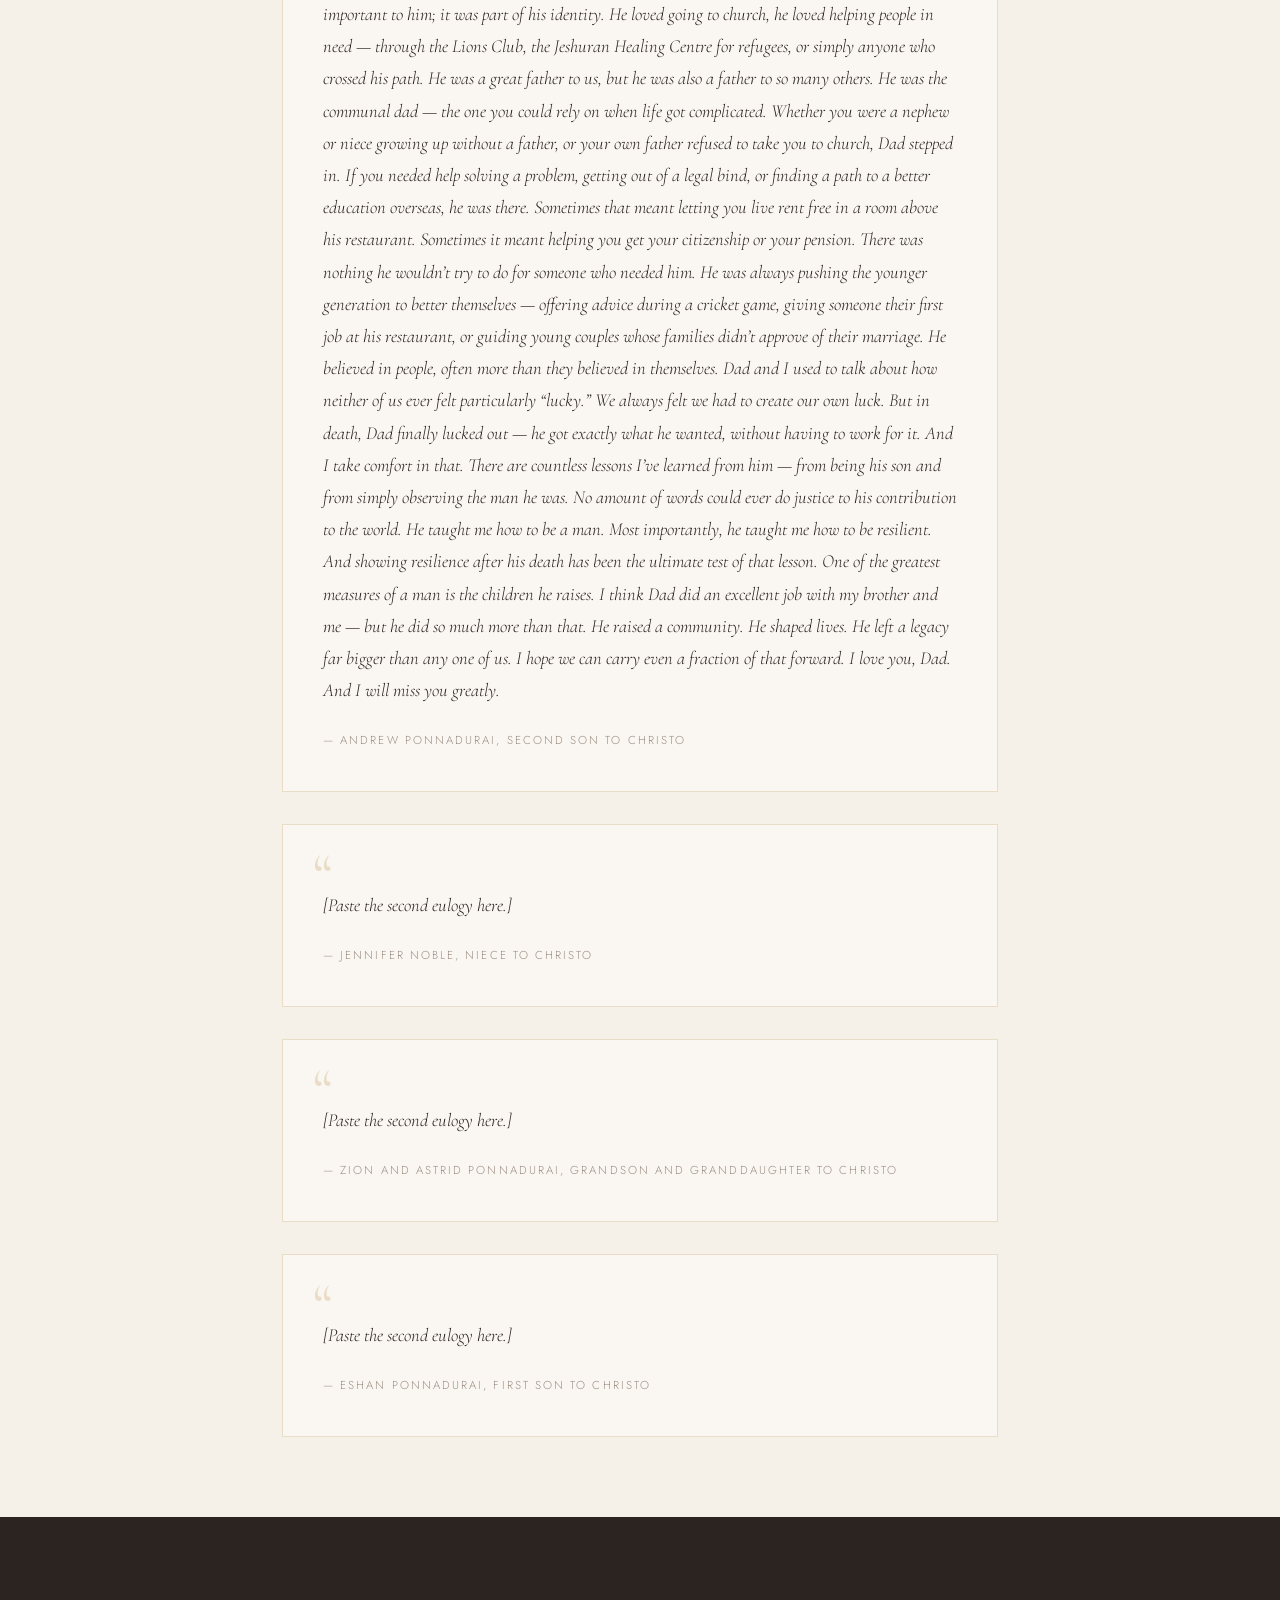
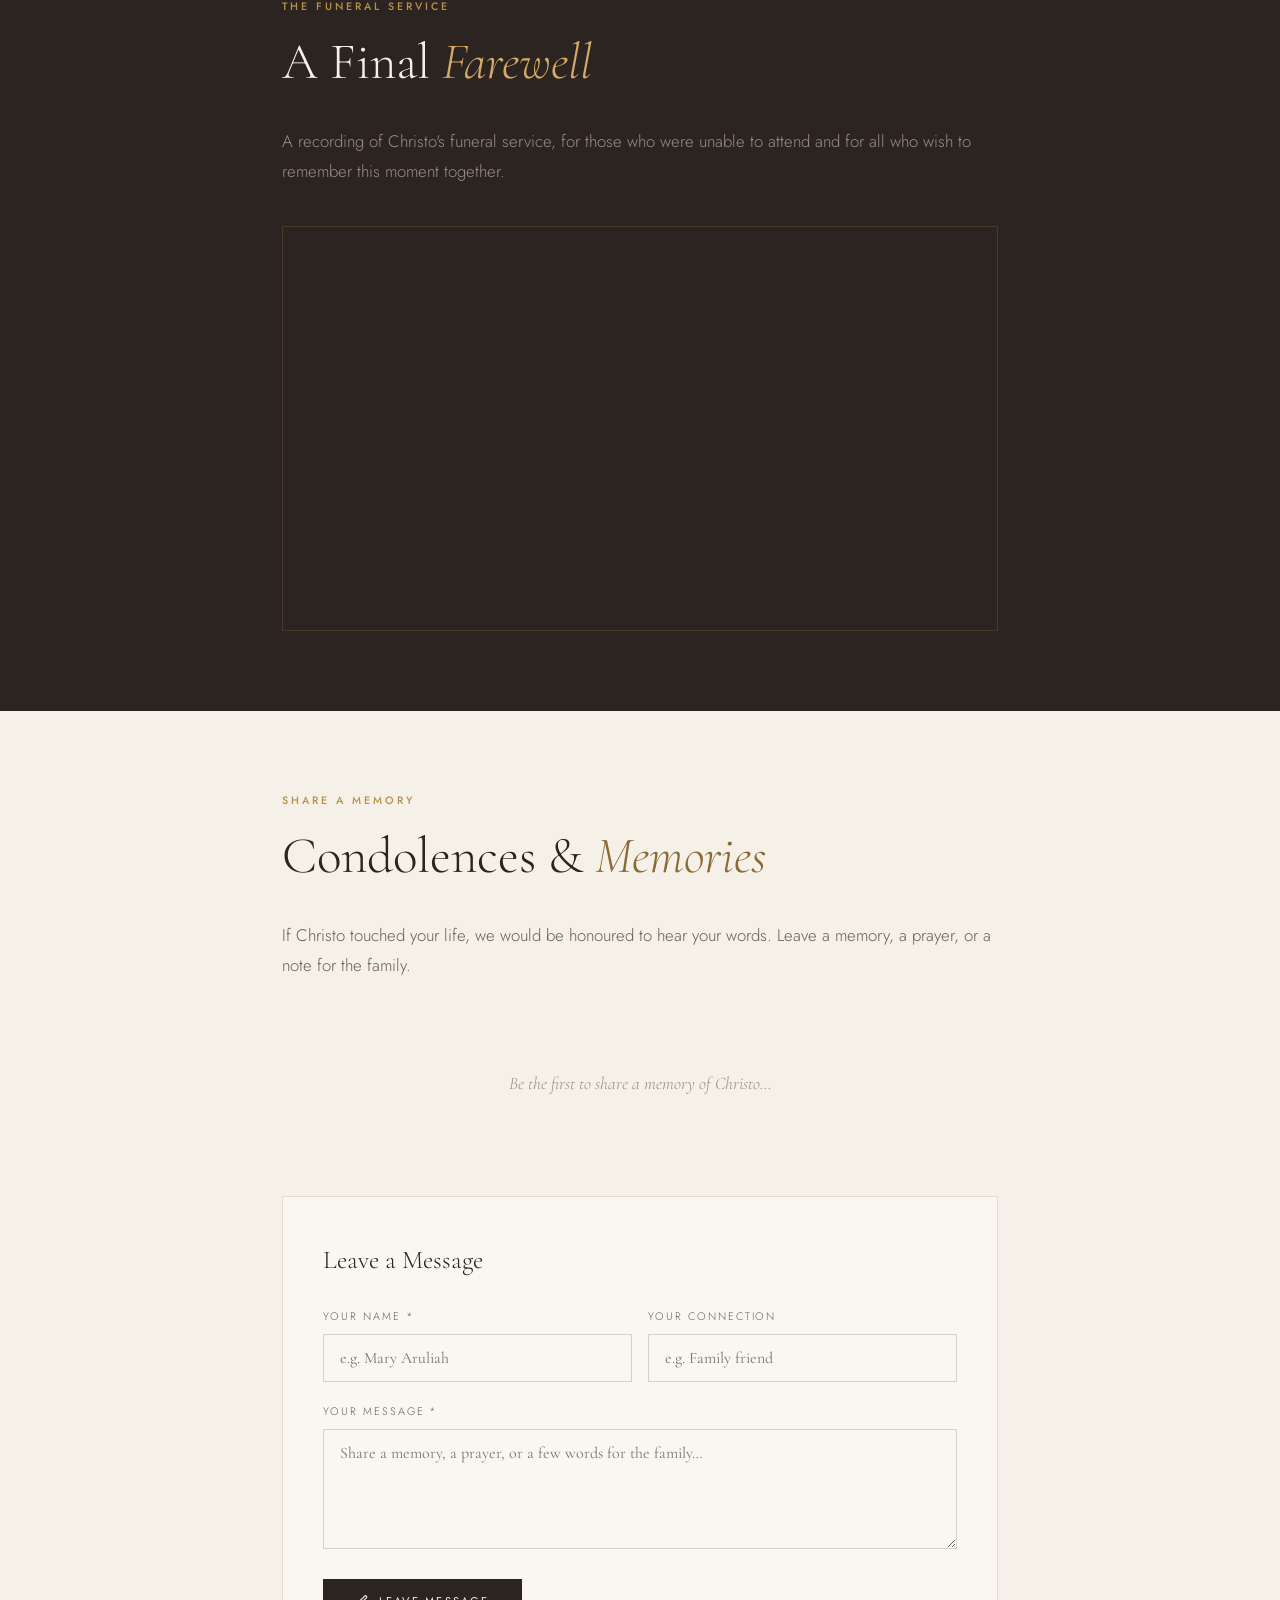
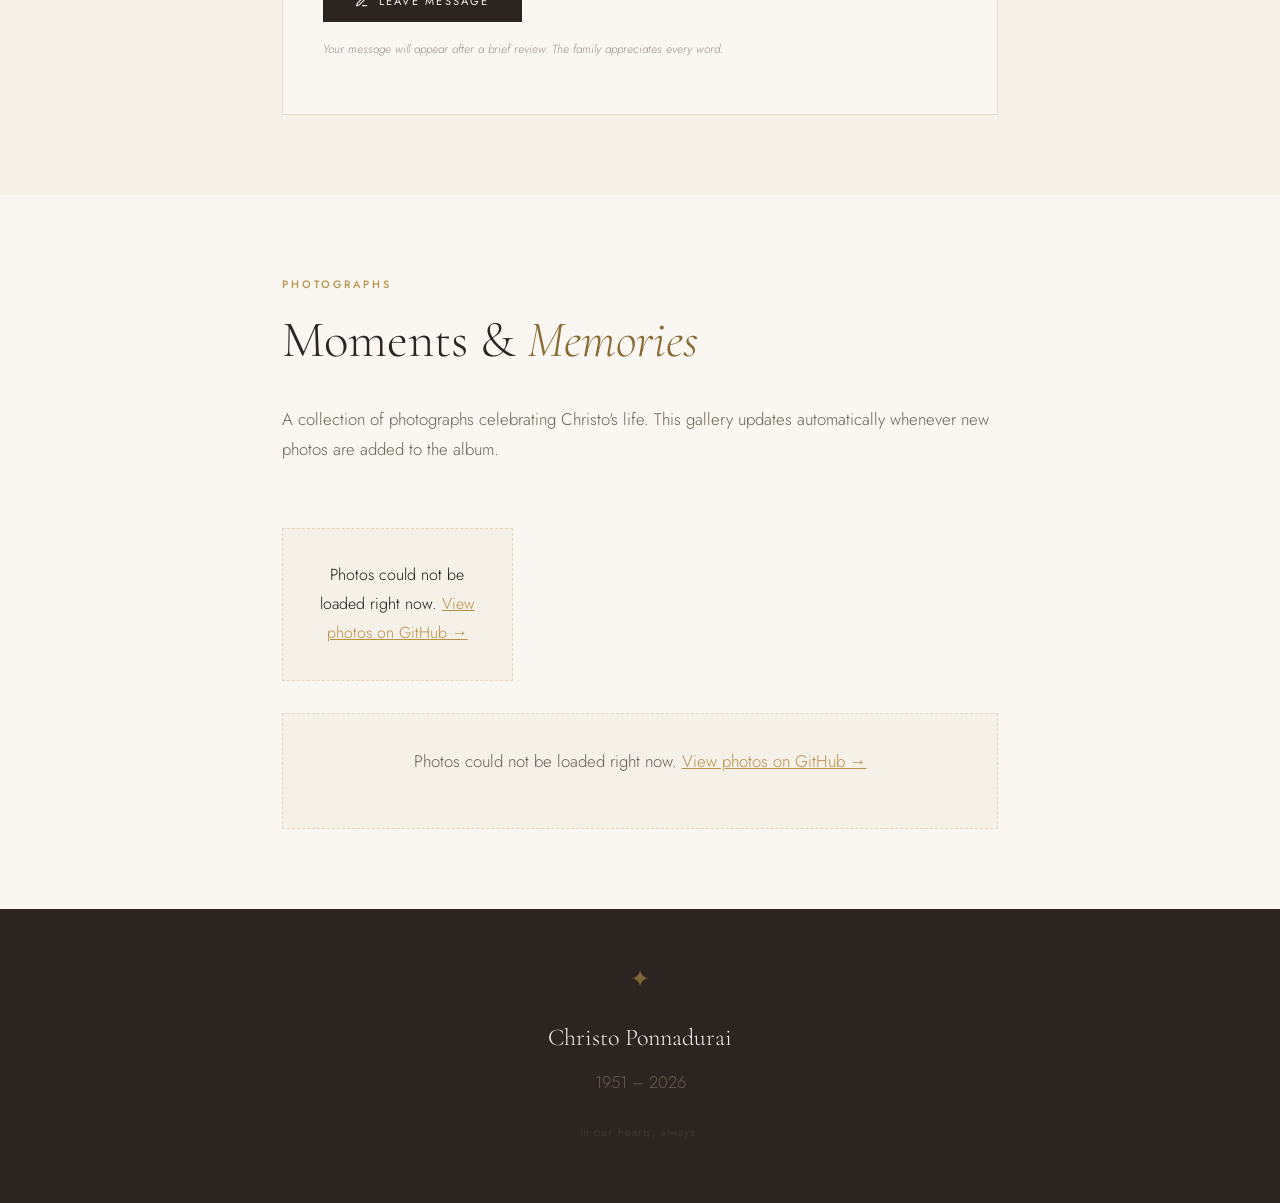
==== commit b624bcf7: "changes" ====
--- a/index.html
+++ b/index.html
@@ -229,10 +229,10 @@
       <p>
         He made Melbourne and Jaffna his beloved homes, where he built a life rooted in community and unconditional love for those around him. Whether at church, at home, or among friends, Christo had a presence that made everyone feel seen and cared for.
       </p>
-      <!-- <p>
+      <p>
         <!-- ✏️ ADD: career, hobbies, community involvement, faith, key moments -->
-        [Continue Christo's story here — his work, passions, community involvement, and the moments that defined him.]
-      </p> --> 
+        <!-- [Continue Christo's story here — his work, passions, community involvement, and the moments that defined him.] -->
+      </p> 
     </div>
   </div>
 
@@ -242,24 +242,24 @@
   <div class="section-label reveal">Milestones</div>
   <div class="timeline reveal">
     <div class="timeline-item">
-      <div class="timeline-year">[Year]</div>
-      <div class="timeline-text">Born in [birthplace] — [add a sentence about his early life or family].</div>
+      <div class="timeline-year">1951</div>
+      <div class="timeline-text">Born in Colombo, Sri Lanka — the beginning of a life that would touch many hearts across the world.</div>
     </div>
     <div class="timeline-item">
-      <div class="timeline-year">[Year]</div>
-      <div class="timeline-text">Married [wife's name] — the beginning of a partnership that would be the cornerstone of his life.</div>
+      <div class="timeline-year">1978</div>
+      <div class="timeline-text">Married Caroline (Ranjo) — the beginning of a partnership that would be the cornerstone of his life.</div>
     </div>
     <div class="timeline-item">
-      <div class="timeline-year">[Year]</div>
+      <div class="timeline-year">1984</div>
       <div class="timeline-text">Arrived in Australia, settling in Melbourne and building a new life full of hope and possibility.</div>
     </div>
     <div class="timeline-item">
-      <div class="timeline-year">[Year]</div>
-      <div class="timeline-text">[Another milestone — career achievement, community involvement, or a cherished family moment].</div>
+      <div class="timeline-year">2014</div>
+      <div class="timeline-text">Moved back to Sri Lanka - this time to Jaffna to help rebuild the hospitality industry in the North of Sri Lanka.</div>
     </div>
     <div class="timeline-item">
-      <div class="timeline-year">[Year]</div>
-      <div class="timeline-text">Passed peacefully, surrounded by family — leaving behind a legacy of love that will never fade.</div>
+      <div class="timeline-year">2026</div>
+      <div class="timeline-text">Passed peacefully in Melbourne, surrounded by family — leaving behind a legacy of love that will never fade.</div>
     </div>
   </div>
 </section>
@@ -279,9 +279,30 @@
       <!-- ✏️ EULOGY 1 — Paste the first eulogy text below -->
       <div class="eulogy-card">
         <div class="eulogy-text">
-          [Paste the first eulogy here. Share the words as they were spoken — imperfect and heartfelt. This could be from a family member, a close friend, or a pastor.]
+          Good Morning, my name is Andrew and I was Chris’ second son.
+And like many of you know, my father went by many names — Christo, Ponna, Uncle Ponns, Thambi Mama, Dad, and more recently, Appappa. Each name carried a different relationship, a different story, and a different version of the man we all loved.
+Over the last few days, many of you may have seen the article circulating about Dad’s life — a beautiful piece that captures his achievements and the incredible things he accomplished. If you haven’t seen it, I’m sure someone sitting near you can pass it along.
+So today, I won’t repeat what’s already been written. Instead, I want to share the man as I knew him — not just inside our home, but out in the world.
+I couldn’t have asked for a better father.
+He grew up deeply spiritual, rooted in the church, and shaped by losing his mother at a young age. And yes, he was also deeply stubborn — a man who ultimately did what he wanted to do. There were always two sides to him: the gentle, spiritual soul and the immovable force of nature. My brother Eshan will speak about what he was like as a father to us, but I want to talk about the man he was beyond our four walls.
+In his family, Dad stood physically taller than everyone — sometimes by half a foot or more. I’ve always believed that was because he had the biggest heart of them all. He had so much love to give that he needed the extra height just to carry it around.
+His love languages was inquiry and service.
+If he was asking you questions that were bordering on too personal, it meant he cared deeply. That was his way of saying, “You matter to me.”
+He was a Christian in the best sense of the word — someone who lived to serve, to help, to lift others up. Community wasn’t just important to him; it was part of his identity. He loved going to church, he loved helping people in need — through the Lions Club, the Jeshuran Healing Centre for refugees, or simply anyone who crossed his path.
+He was a great father to us, but he was also a father to so many others.
+He was the communal dad — the one you could rely on when life got complicated. Whether you were a nephew or niece growing up without a father, or your own father refused to take you to church, Dad stepped in. If you needed help solving a problem, getting out of a legal bind, or finding a path to a better education overseas, he was there. Sometimes that meant letting you live rent free in a room above his restaurant. Sometimes it meant helping you get your citizenship or your pension. There was nothing he wouldn’t try to do for someone who needed him.
+He was always pushing the younger generation to better themselves — offering advice during a cricket game, giving someone their first job at his restaurant, or guiding young couples whose families didn’t approve of their marriage. He believed in people, often more than they believed in themselves.
+Dad and I used to talk about how neither of us ever felt particularly “lucky.” We always felt we had to create our own luck. But in death, Dad finally lucked out — he got exactly what he wanted, without having to work for it. And I take comfort in that.
+There are countless lessons I’ve learned from him — from being his son and from simply observing the man he was. No amount of words could ever do justice to his contribution to the world.
+He taught me how to be a man.
+Most importantly, he taught me how to be resilient.
+And showing resilience after his death has been the ultimate test of that lesson.
+One of the greatest measures of a man is the children he raises. I think Dad did an excellent job with my brother and me — but he did so much more than that. He raised a community. He shaped lives. He left a legacy far bigger than any one of us.
+I hope we can carry even a fraction of that forward.
+I love you, Dad.
+And I will miss you greatly.
         </div>
-        <div class="eulogy-author">— [Name of speaker], [relationship to Christo]</div>
+        <div class="eulogy-author">— Andrew Ponnadurai, Second son to Christo</div>
       </div>
 
       <!-- ✏️ EULOGY 2 — Paste a second eulogy below, or delete this card -->
@@ -289,14 +310,30 @@
         <div class="eulogy-text">
           [Paste the second eulogy here.]
         </div>
-        <div class="eulogy-author">— [Name of speaker], [relationship to Christo]</div>
+        <div class="eulogy-author">— Jennifer Noble, Niece to Christo</div>
       </div>
 
+      <!-- ✏️ EULOGY 3 — Paste a second eulogy below, or delete this card -->
+      <div class="eulogy-card">
+        <div class="eulogy-text">
+          [Paste the second eulogy here.]
+        </div>
+        <div class="eulogy-author">— Zion and Astrid Ponnadurai, Grandson and Granddaughter to Christo</div>
+      </div>
+
+      <!-- ✏️ EULOGY 4 — Paste a second eulogy below, or delete this card -->
+      <div class="eulogy-card">
+        <div class="eulogy-text">
+          [Paste the second eulogy here.]
+        </div>
+        <div class="eulogy-author">— Eshan Ponnadurai, First son to Christo</div>
+      </div>
+
       <!-- ✏️ Add more cards by copying the eulogy-card block above -->
 
-      <div class="eulogy-placeholder">
+      <!-- <div class="eulogy-placeholder">
         ✦ &nbsp; Additional eulogies can be added here. Copy and paste an <code>eulogy-card</code> block above for each one.
-      </div>
+      </div> -->
     </div>
   </div>
 </div>
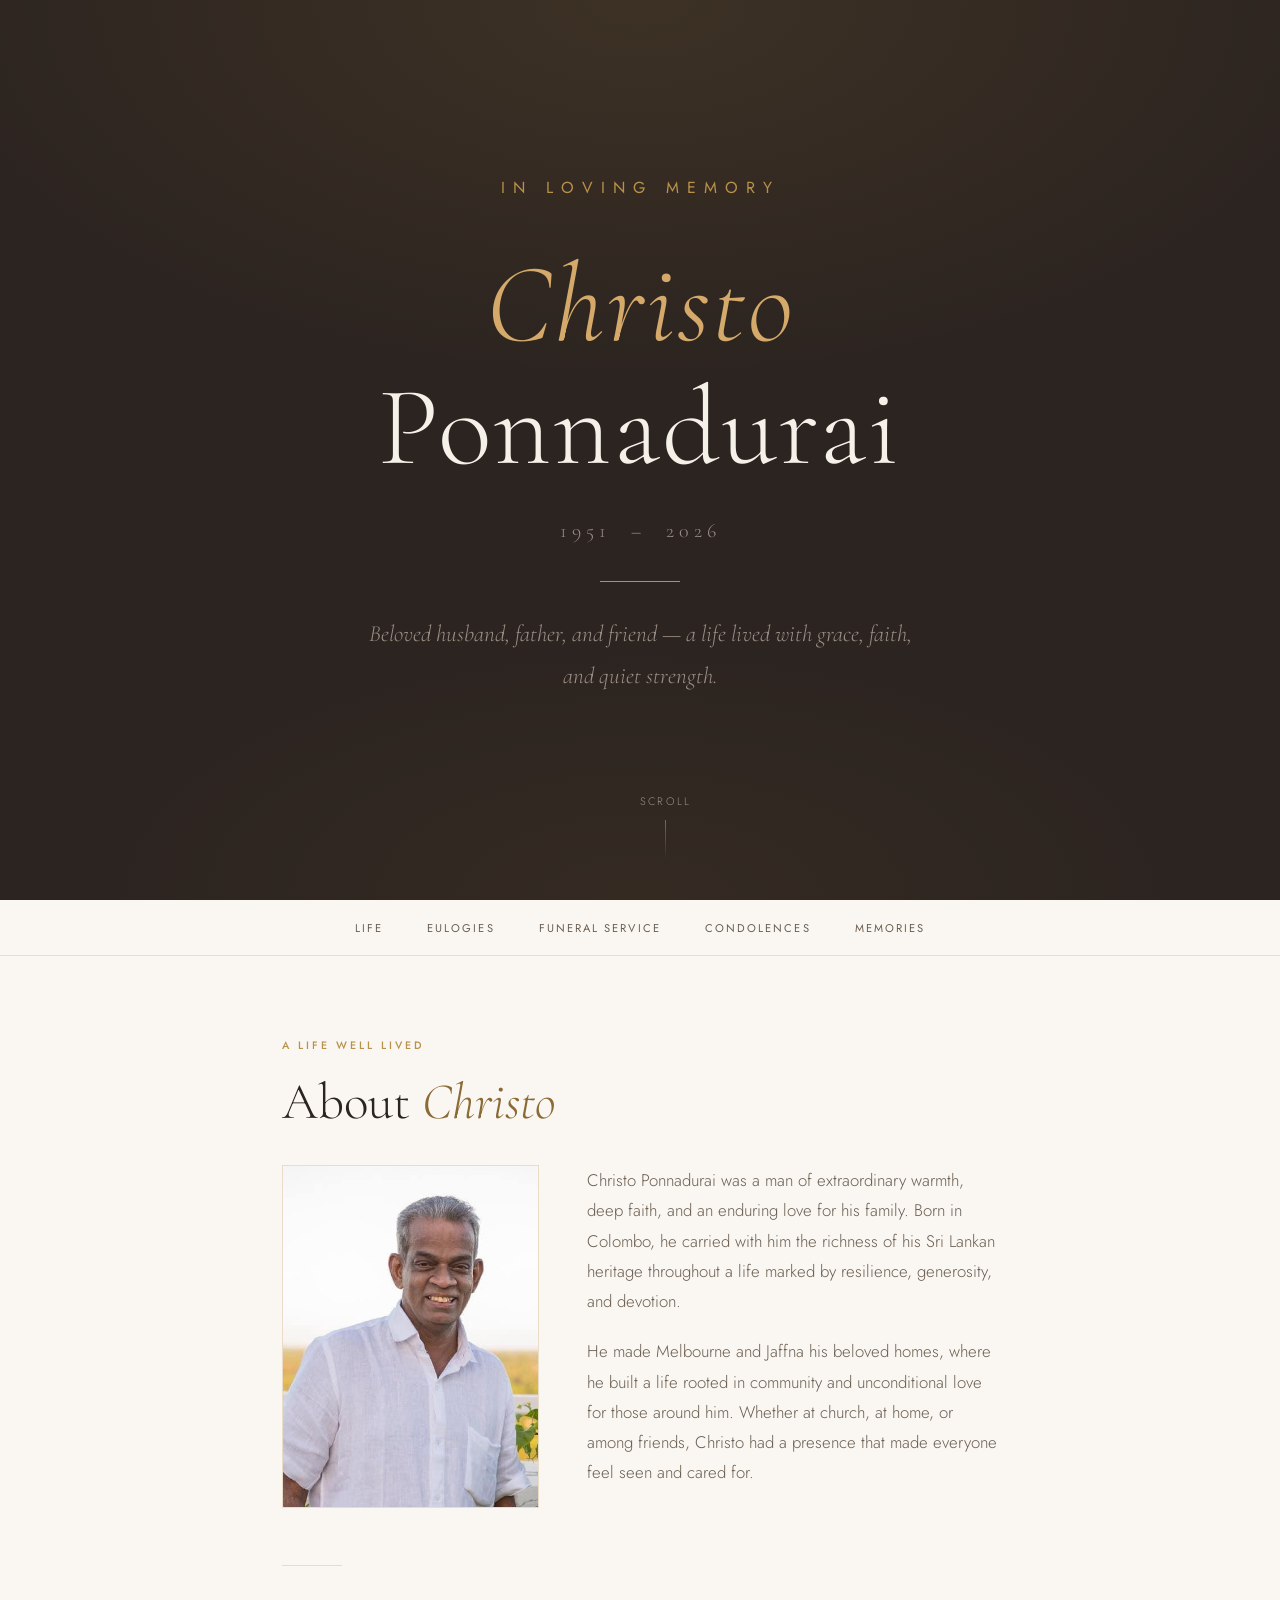
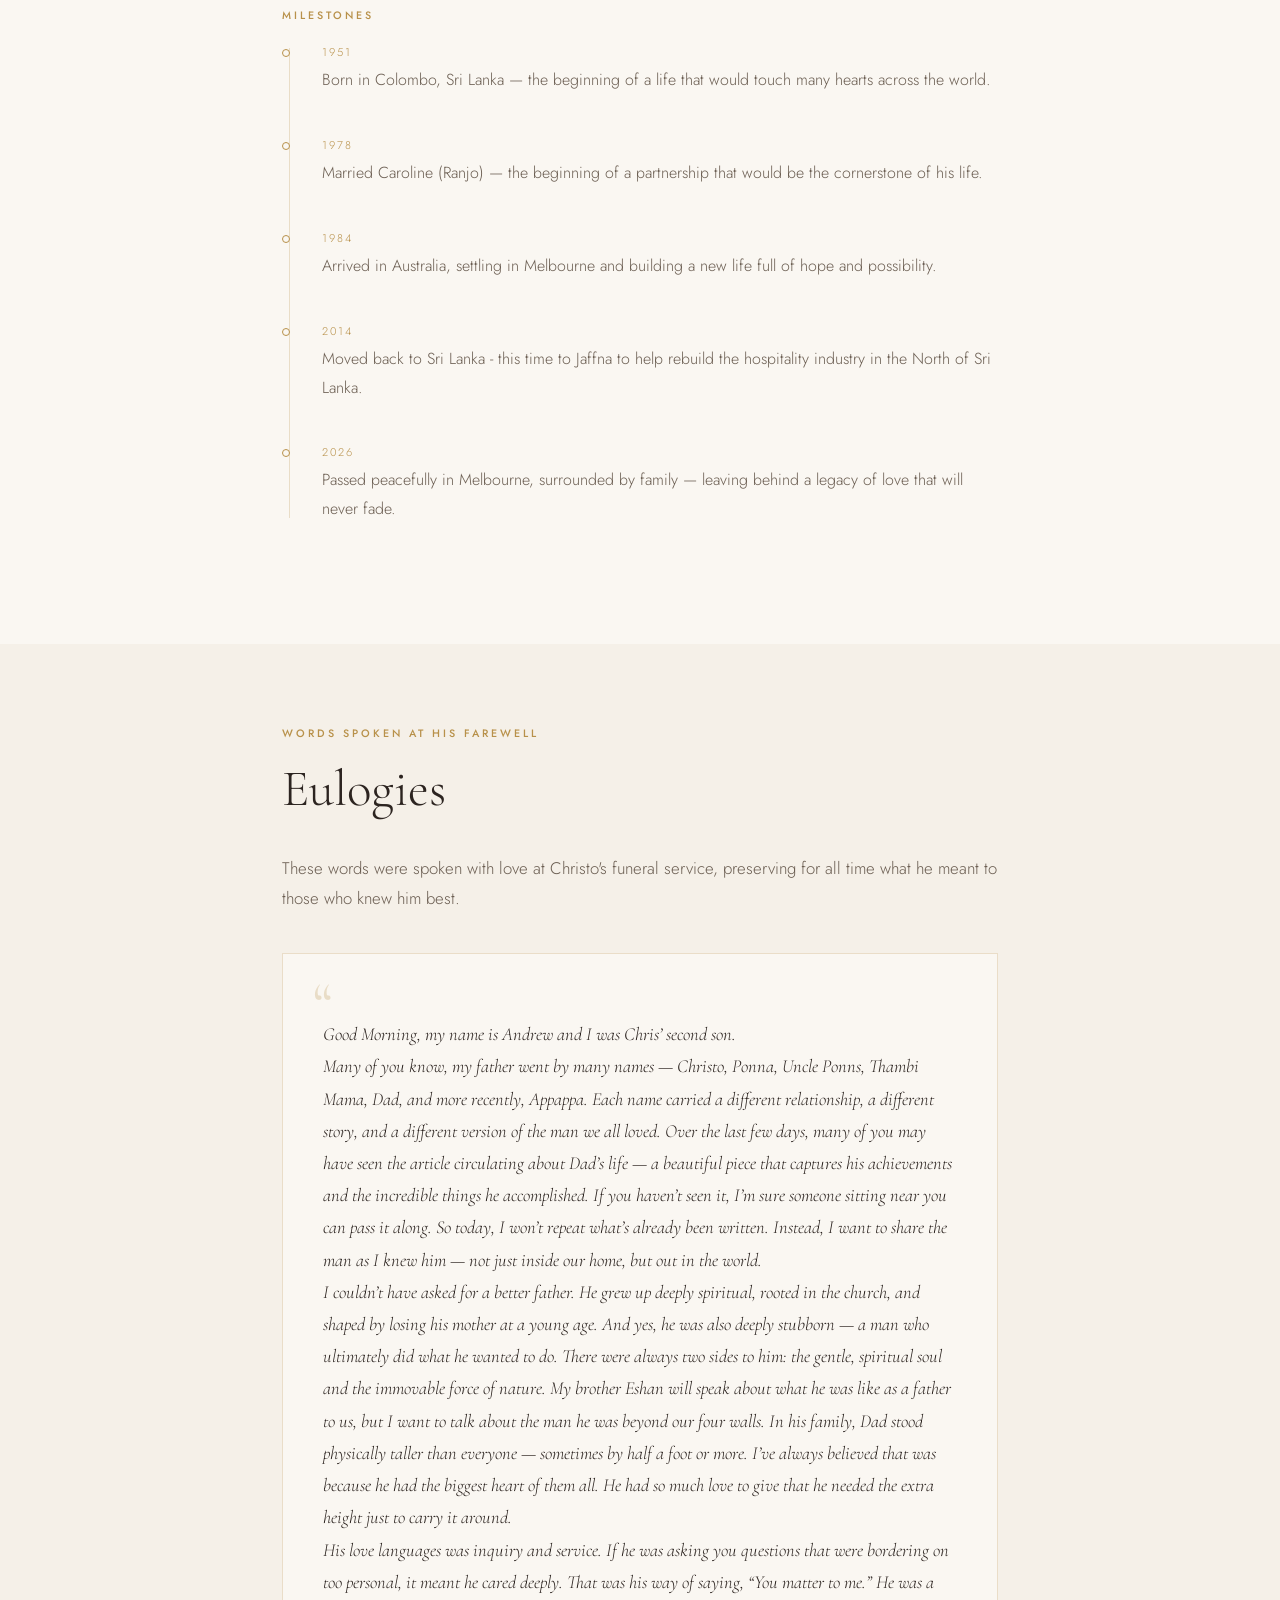
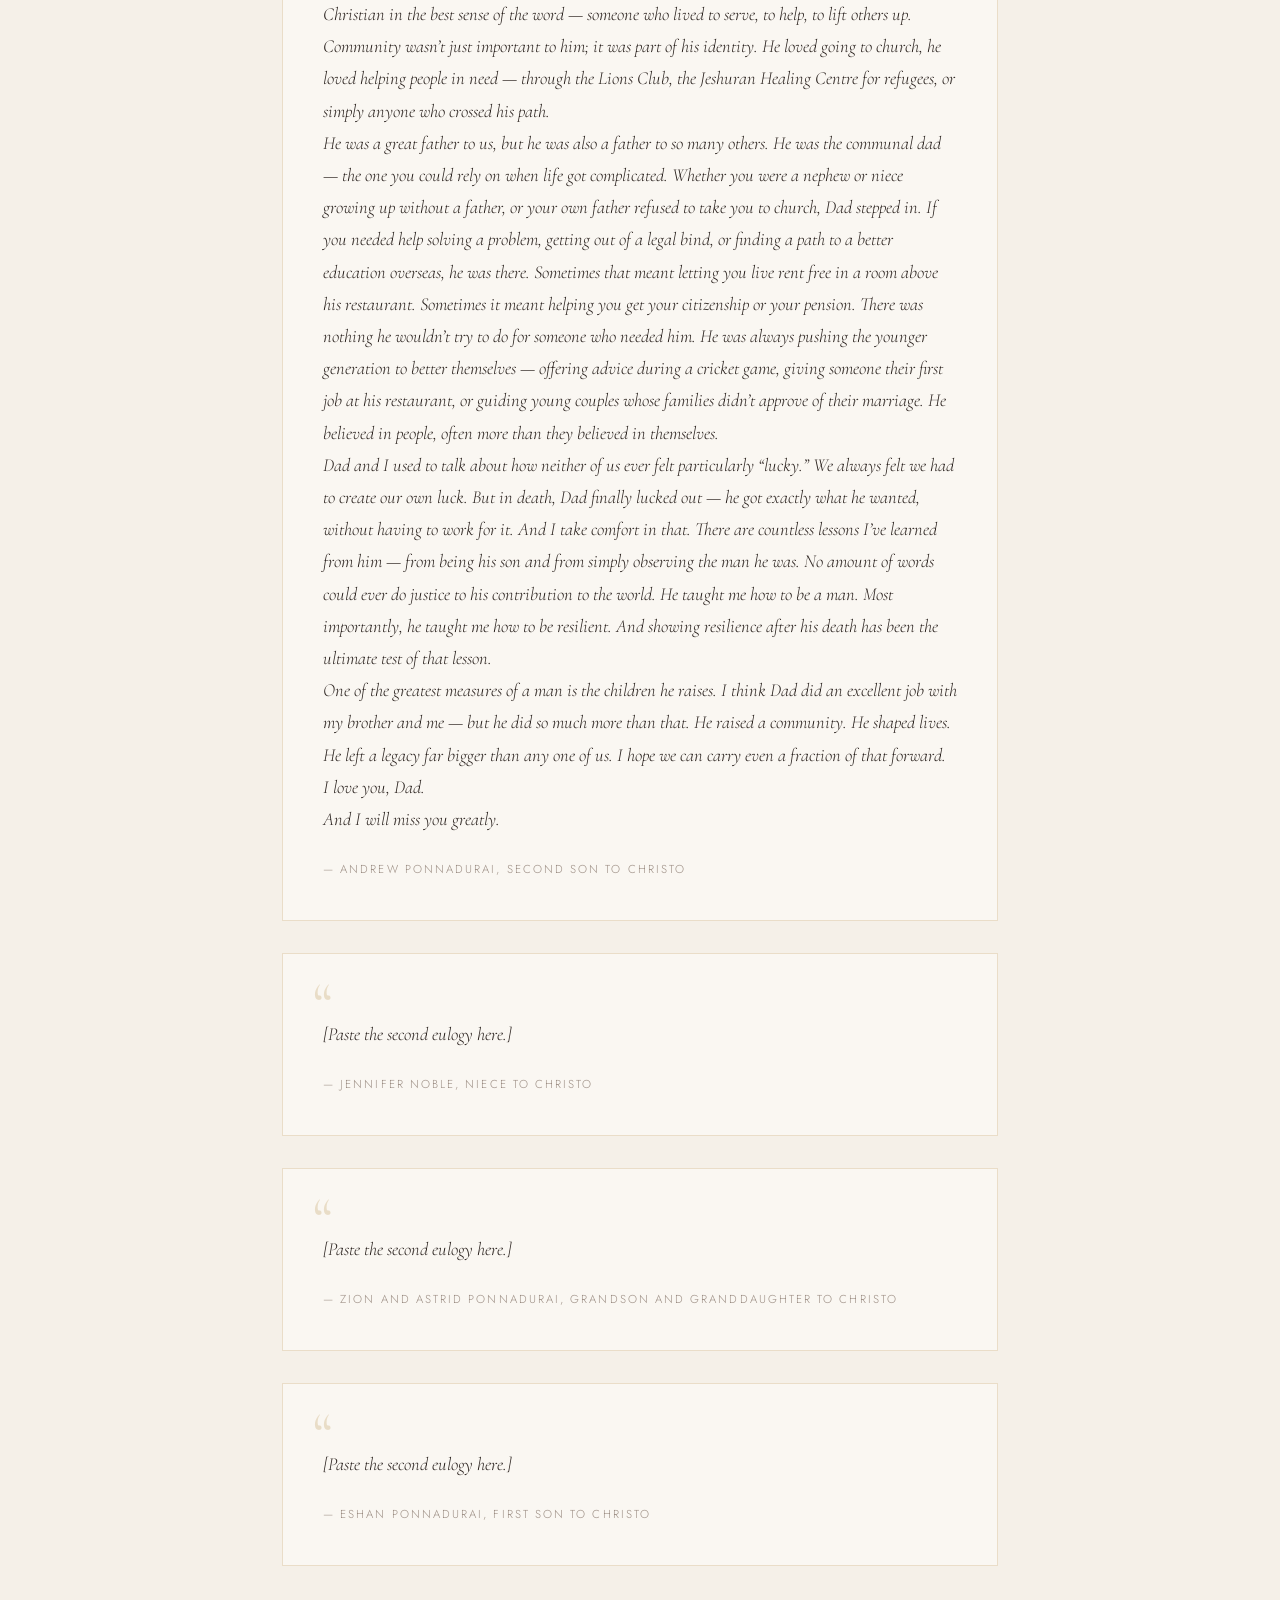
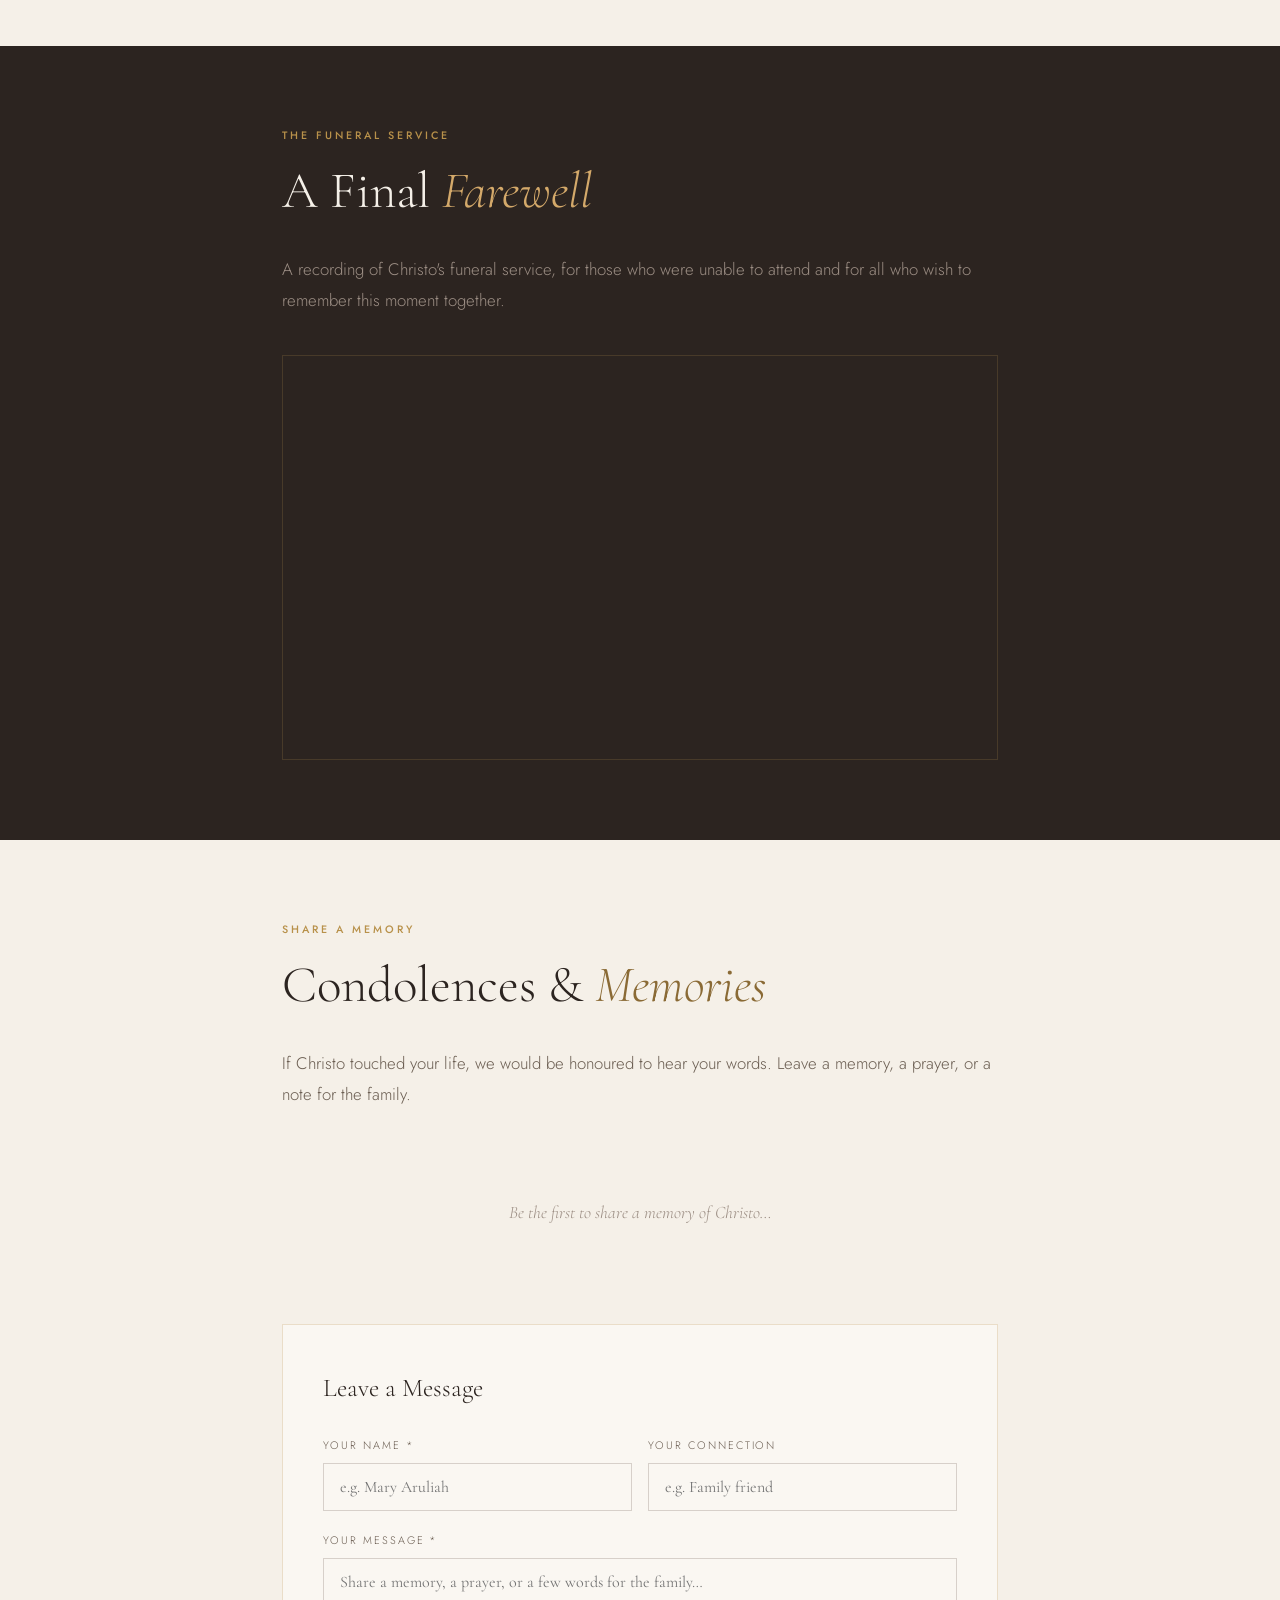
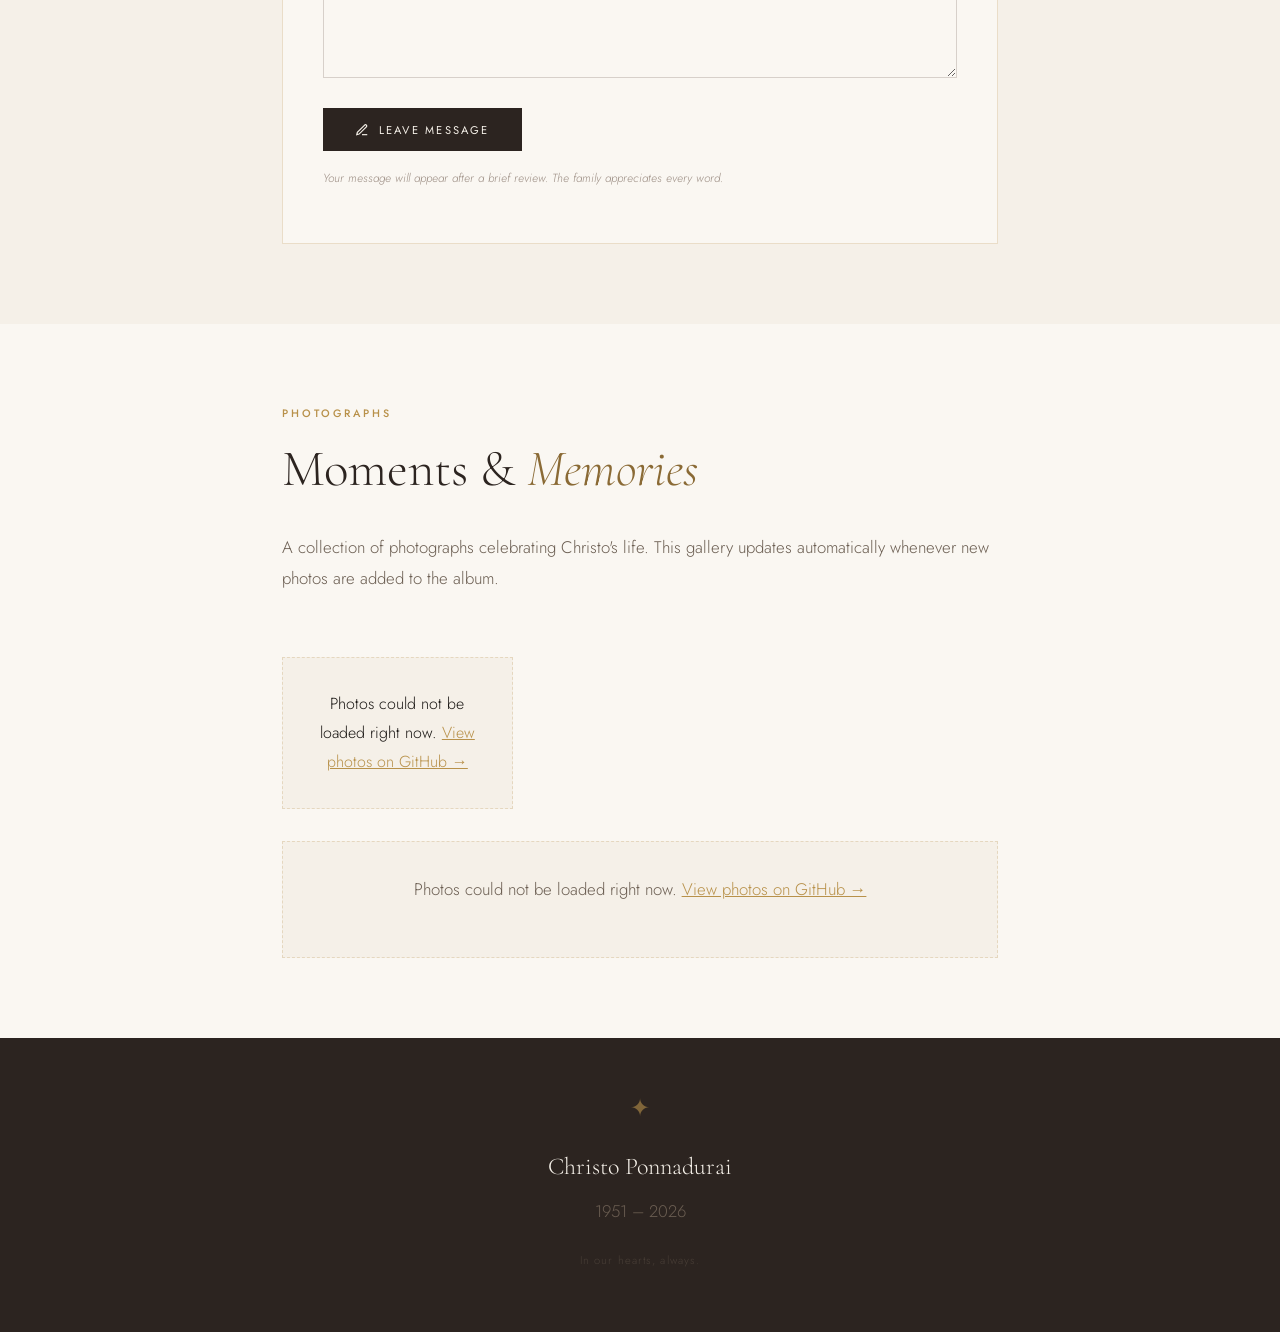
==== commit 48c3a136: "more changes" ====
--- a/index.html
+++ b/index.html
@@ -279,27 +279,27 @@
       <!-- ✏️ EULOGY 1 — Paste the first eulogy text below -->
       <div class="eulogy-card">
         <div class="eulogy-text">
-          Good Morning, my name is Andrew and I was Chris’ second son.
-And like many of you know, my father went by many names — Christo, Ponna, Uncle Ponns, Thambi Mama, Dad, and more recently, Appappa. Each name carried a different relationship, a different story, and a different version of the man we all loved.
+          Good Morning, my name is Andrew and I was Chris’ second son.<br>
+Many of you know, my father went by many names — Christo, Ponna, Uncle Ponns, Thambi Mama, Dad, and more recently, Appappa. Each name carried a different relationship, a different story, and a different version of the man we all loved.
 Over the last few days, many of you may have seen the article circulating about Dad’s life — a beautiful piece that captures his achievements and the incredible things he accomplished. If you haven’t seen it, I’m sure someone sitting near you can pass it along.
-So today, I won’t repeat what’s already been written. Instead, I want to share the man as I knew him — not just inside our home, but out in the world.
+So today, I won’t repeat what’s already been written. Instead, I want to share the man as I knew him — not just inside our home, but out in the world.<br>
 I couldn’t have asked for a better father.
 He grew up deeply spiritual, rooted in the church, and shaped by losing his mother at a young age. And yes, he was also deeply stubborn — a man who ultimately did what he wanted to do. There were always two sides to him: the gentle, spiritual soul and the immovable force of nature. My brother Eshan will speak about what he was like as a father to us, but I want to talk about the man he was beyond our four walls.
-In his family, Dad stood physically taller than everyone — sometimes by half a foot or more. I’ve always believed that was because he had the biggest heart of them all. He had so much love to give that he needed the extra height just to carry it around.
+In his family, Dad stood physically taller than everyone — sometimes by half a foot or more. I’ve always believed that was because he had the biggest heart of them all. He had so much love to give that he needed the extra height just to carry it around.<br>
 His love languages was inquiry and service.
 If he was asking you questions that were bordering on too personal, it meant he cared deeply. That was his way of saying, “You matter to me.”
-He was a Christian in the best sense of the word — someone who lived to serve, to help, to lift others up. Community wasn’t just important to him; it was part of his identity. He loved going to church, he loved helping people in need — through the Lions Club, the Jeshuran Healing Centre for refugees, or simply anyone who crossed his path.
+He was a Christian in the best sense of the word — someone who lived to serve, to help, to lift others up. Community wasn’t just important to him; it was part of his identity. He loved going to church, he loved helping people in need — through the Lions Club, the Jeshuran Healing Centre for refugees, or simply anyone who crossed his path.<br>
 He was a great father to us, but he was also a father to so many others.
 He was the communal dad — the one you could rely on when life got complicated. Whether you were a nephew or niece growing up without a father, or your own father refused to take you to church, Dad stepped in. If you needed help solving a problem, getting out of a legal bind, or finding a path to a better education overseas, he was there. Sometimes that meant letting you live rent free in a room above his restaurant. Sometimes it meant helping you get your citizenship or your pension. There was nothing he wouldn’t try to do for someone who needed him.
-He was always pushing the younger generation to better themselves — offering advice during a cricket game, giving someone their first job at his restaurant, or guiding young couples whose families didn’t approve of their marriage. He believed in people, often more than they believed in themselves.
+He was always pushing the younger generation to better themselves — offering advice during a cricket game, giving someone their first job at his restaurant, or guiding young couples whose families didn’t approve of their marriage. He believed in people, often more than they believed in themselves. <br>
 Dad and I used to talk about how neither of us ever felt particularly “lucky.” We always felt we had to create our own luck. But in death, Dad finally lucked out — he got exactly what he wanted, without having to work for it. And I take comfort in that.
 There are countless lessons I’ve learned from him — from being his son and from simply observing the man he was. No amount of words could ever do justice to his contribution to the world.
 He taught me how to be a man.
 Most importantly, he taught me how to be resilient.
-And showing resilience after his death has been the ultimate test of that lesson.
+And showing resilience after his death has been the ultimate test of that lesson.<br>
 One of the greatest measures of a man is the children he raises. I think Dad did an excellent job with my brother and me — but he did so much more than that. He raised a community. He shaped lives. He left a legacy far bigger than any one of us.
-I hope we can carry even a fraction of that forward.
-I love you, Dad.
+I hope we can carry even a fraction of that forward.<br>
+I love you, Dad.<br>
 And I will miss you greatly.
         </div>
         <div class="eulogy-author">— Andrew Ponnadurai, Second son to Christo</div>
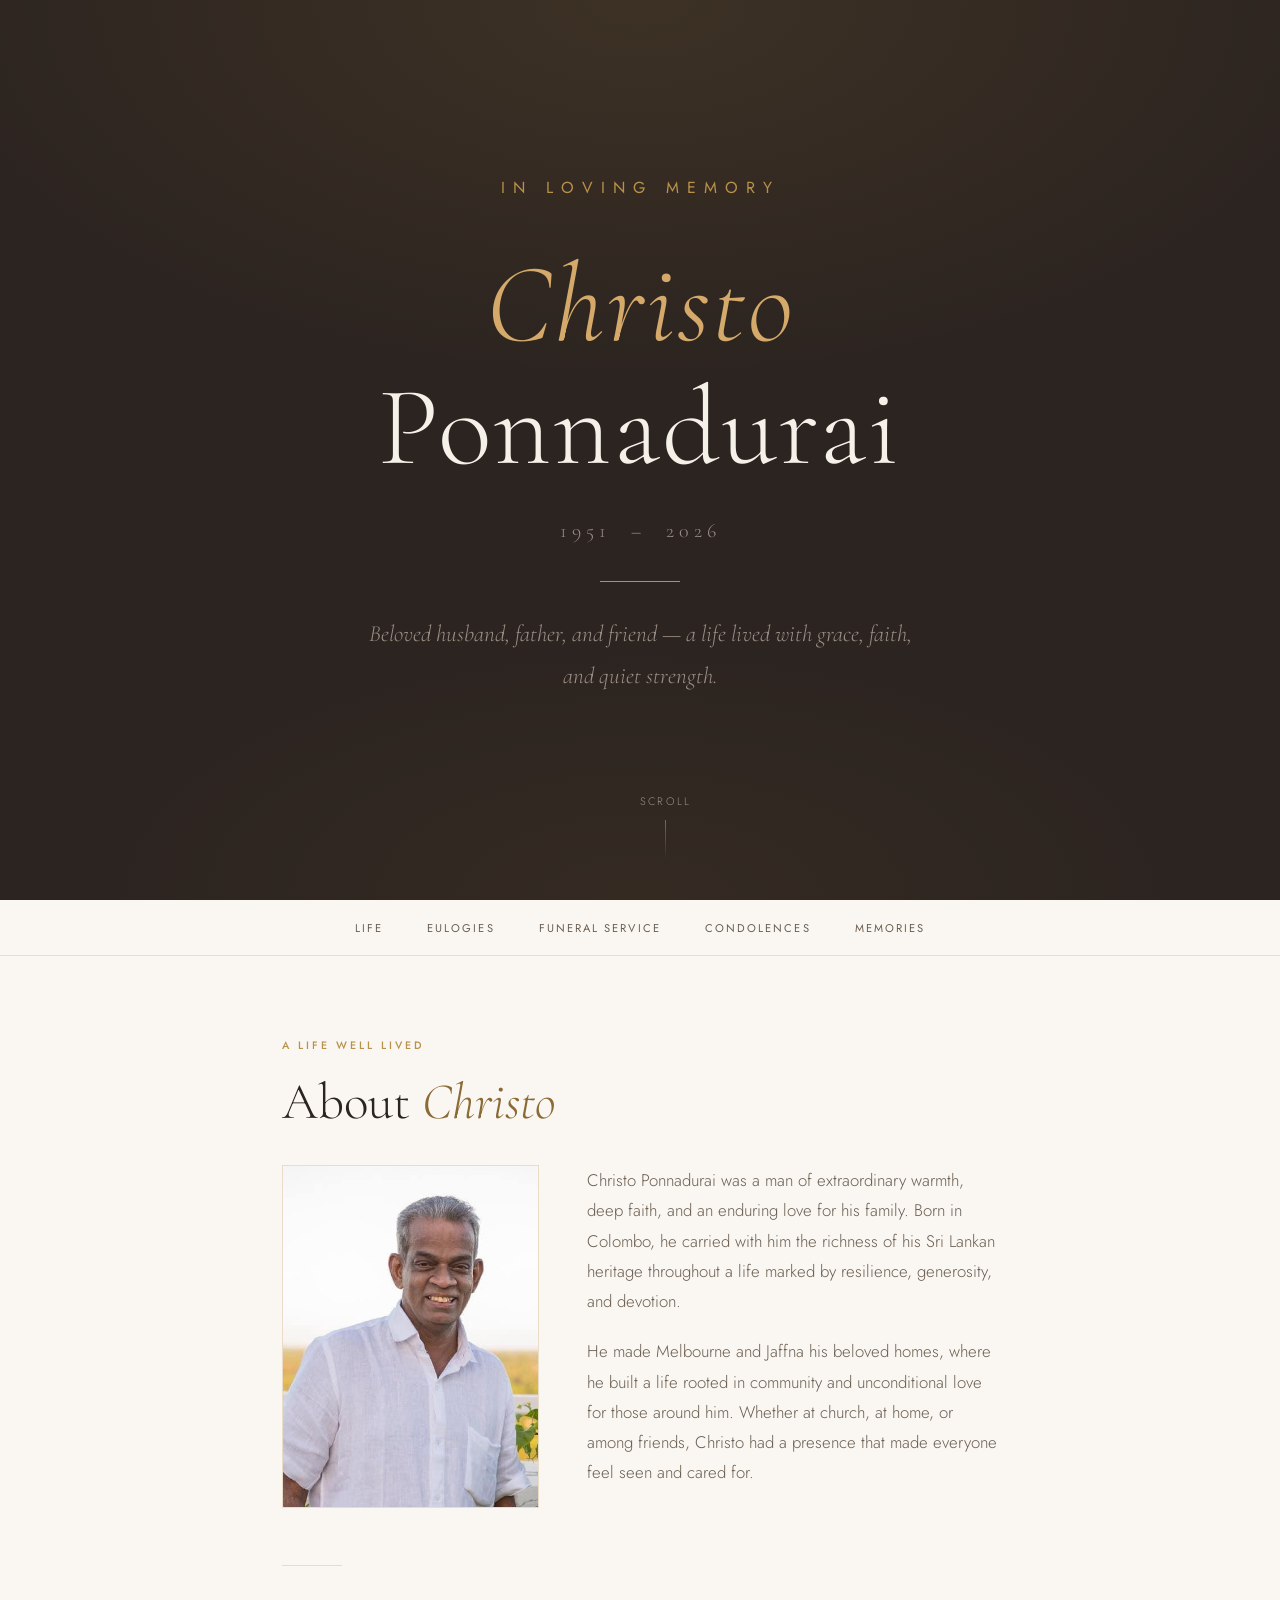
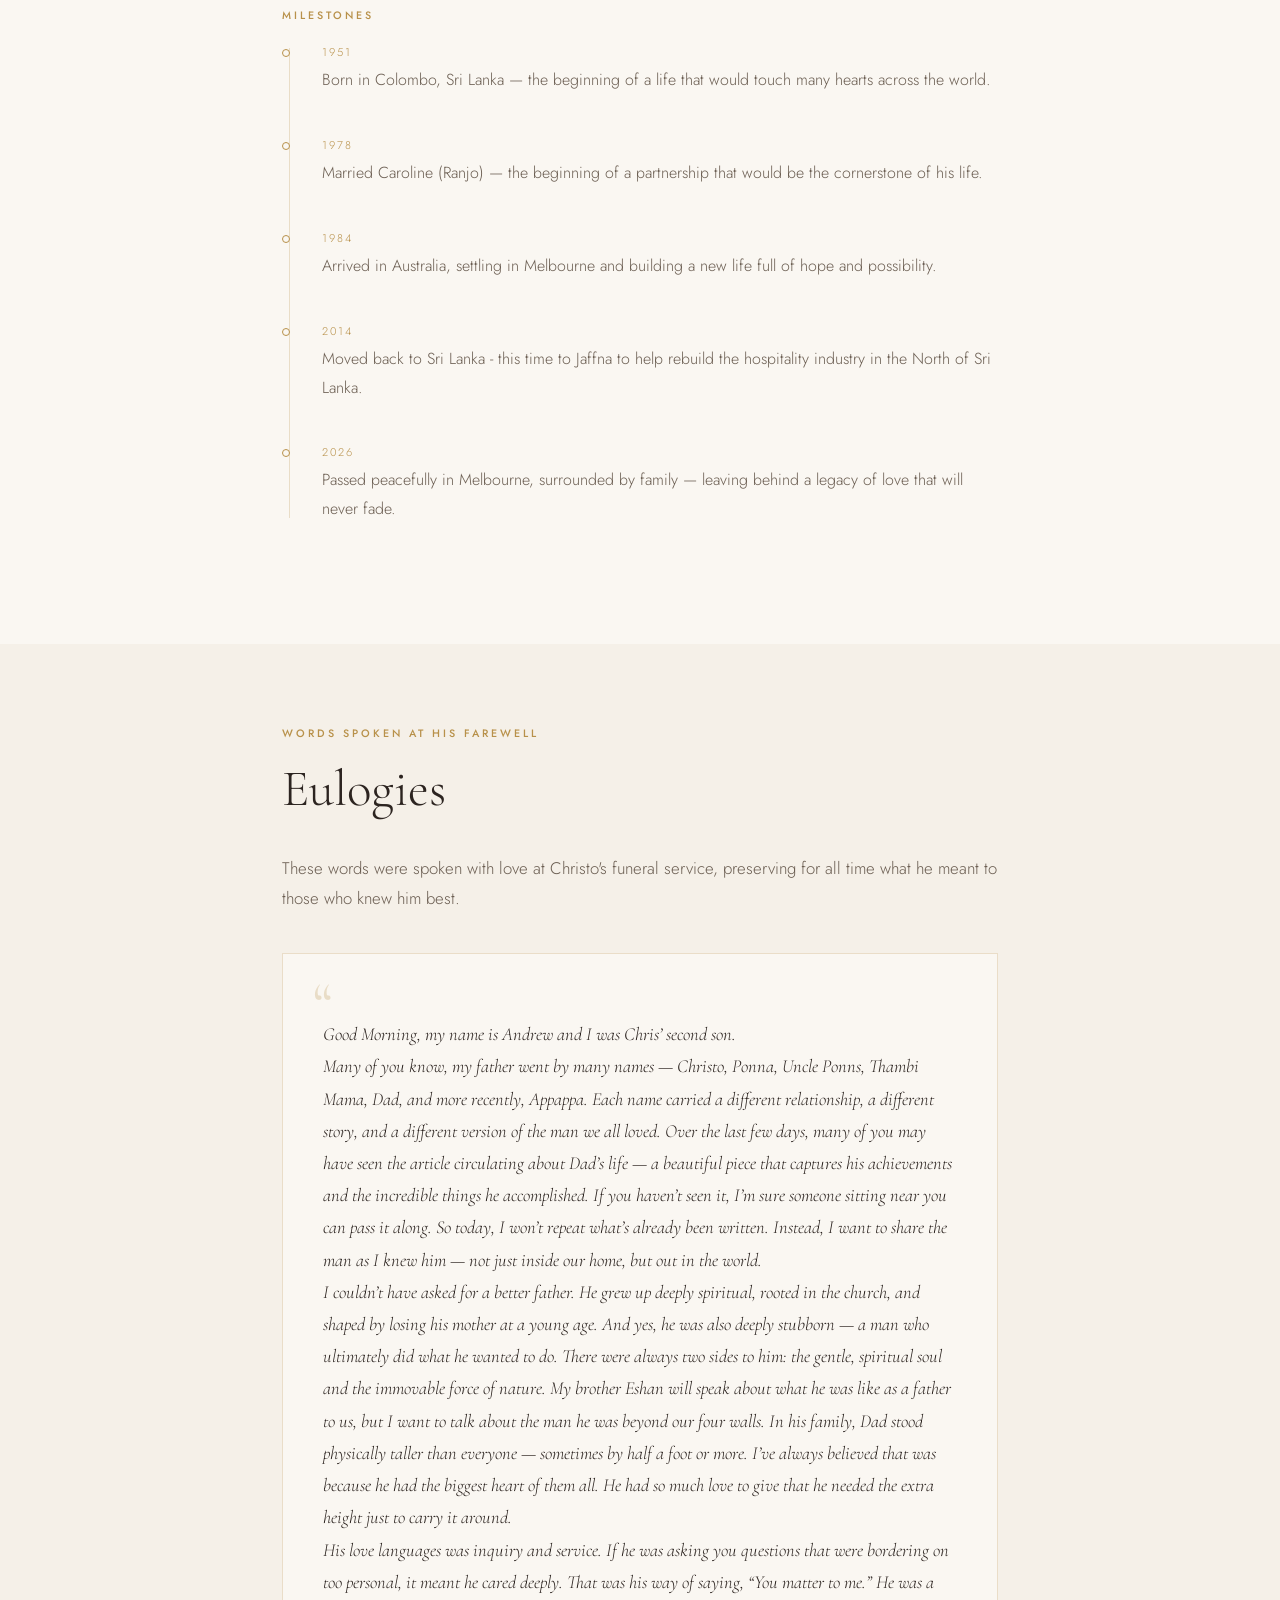
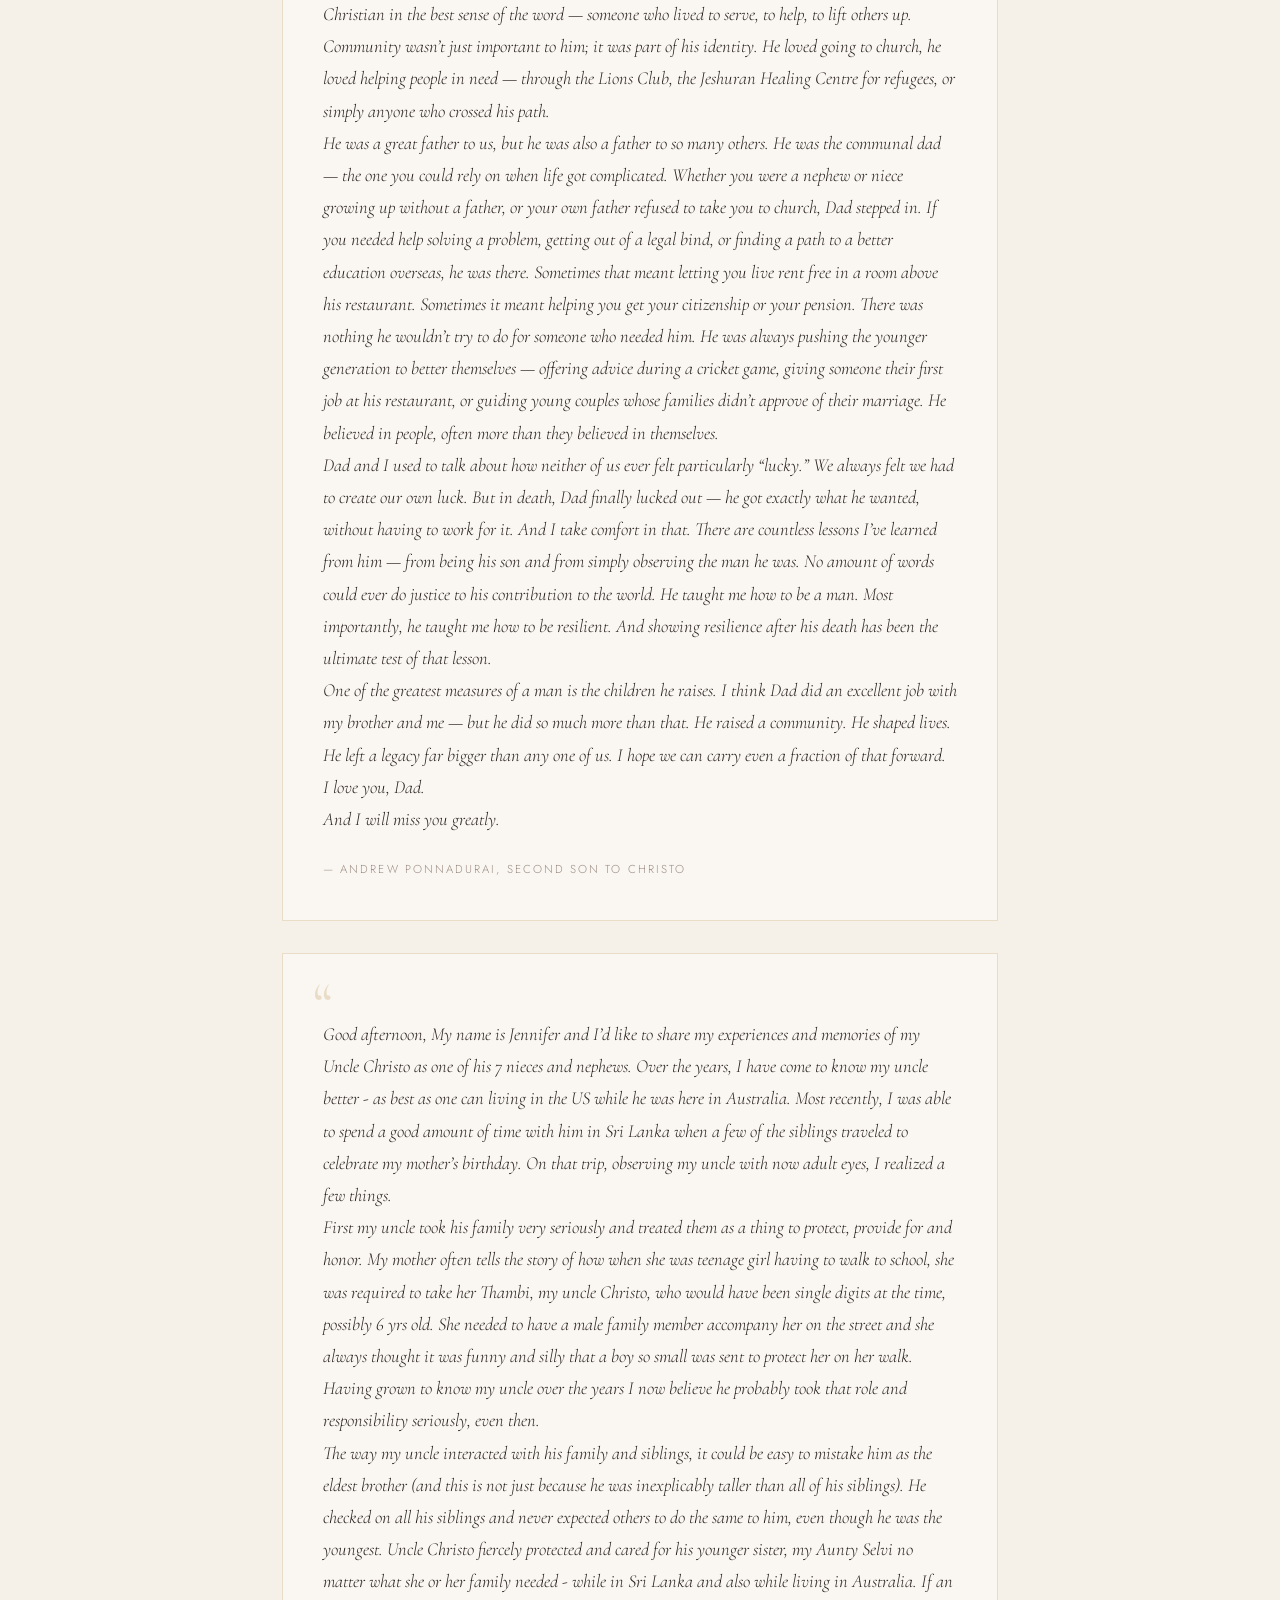
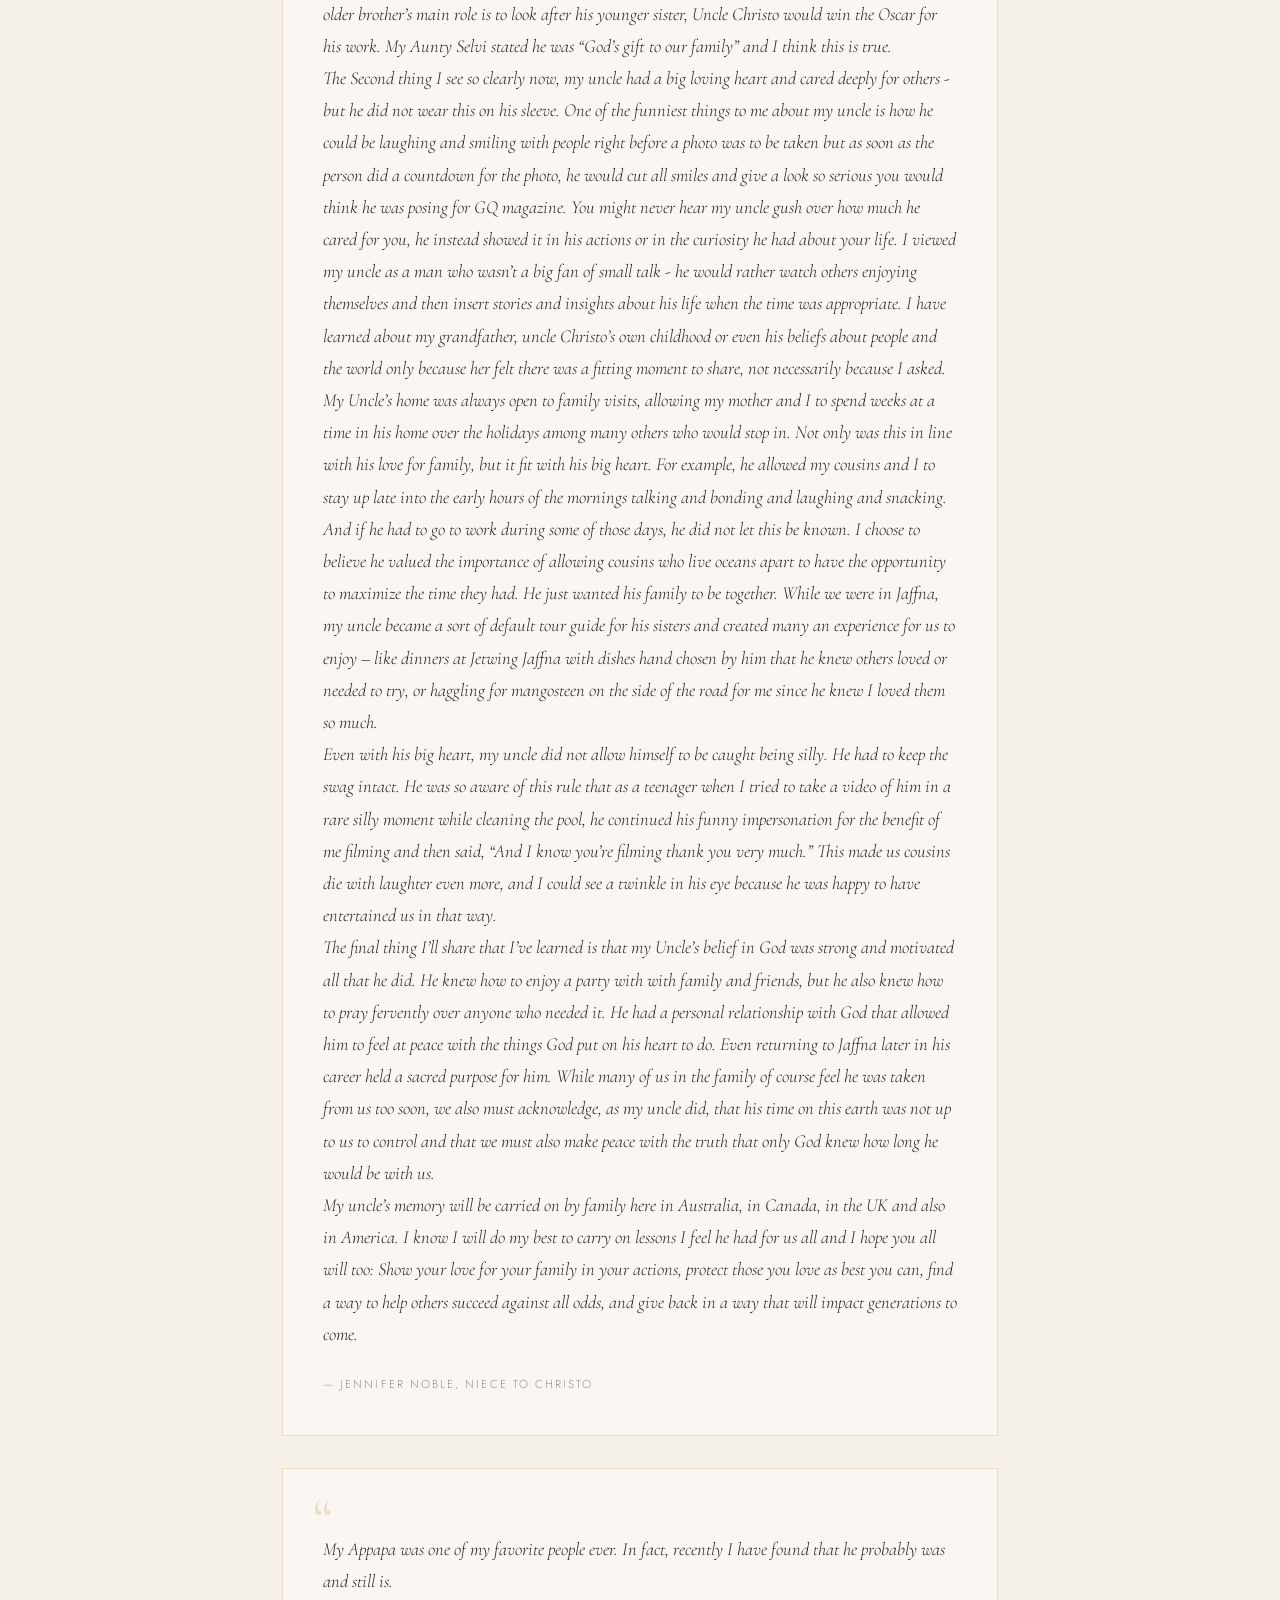
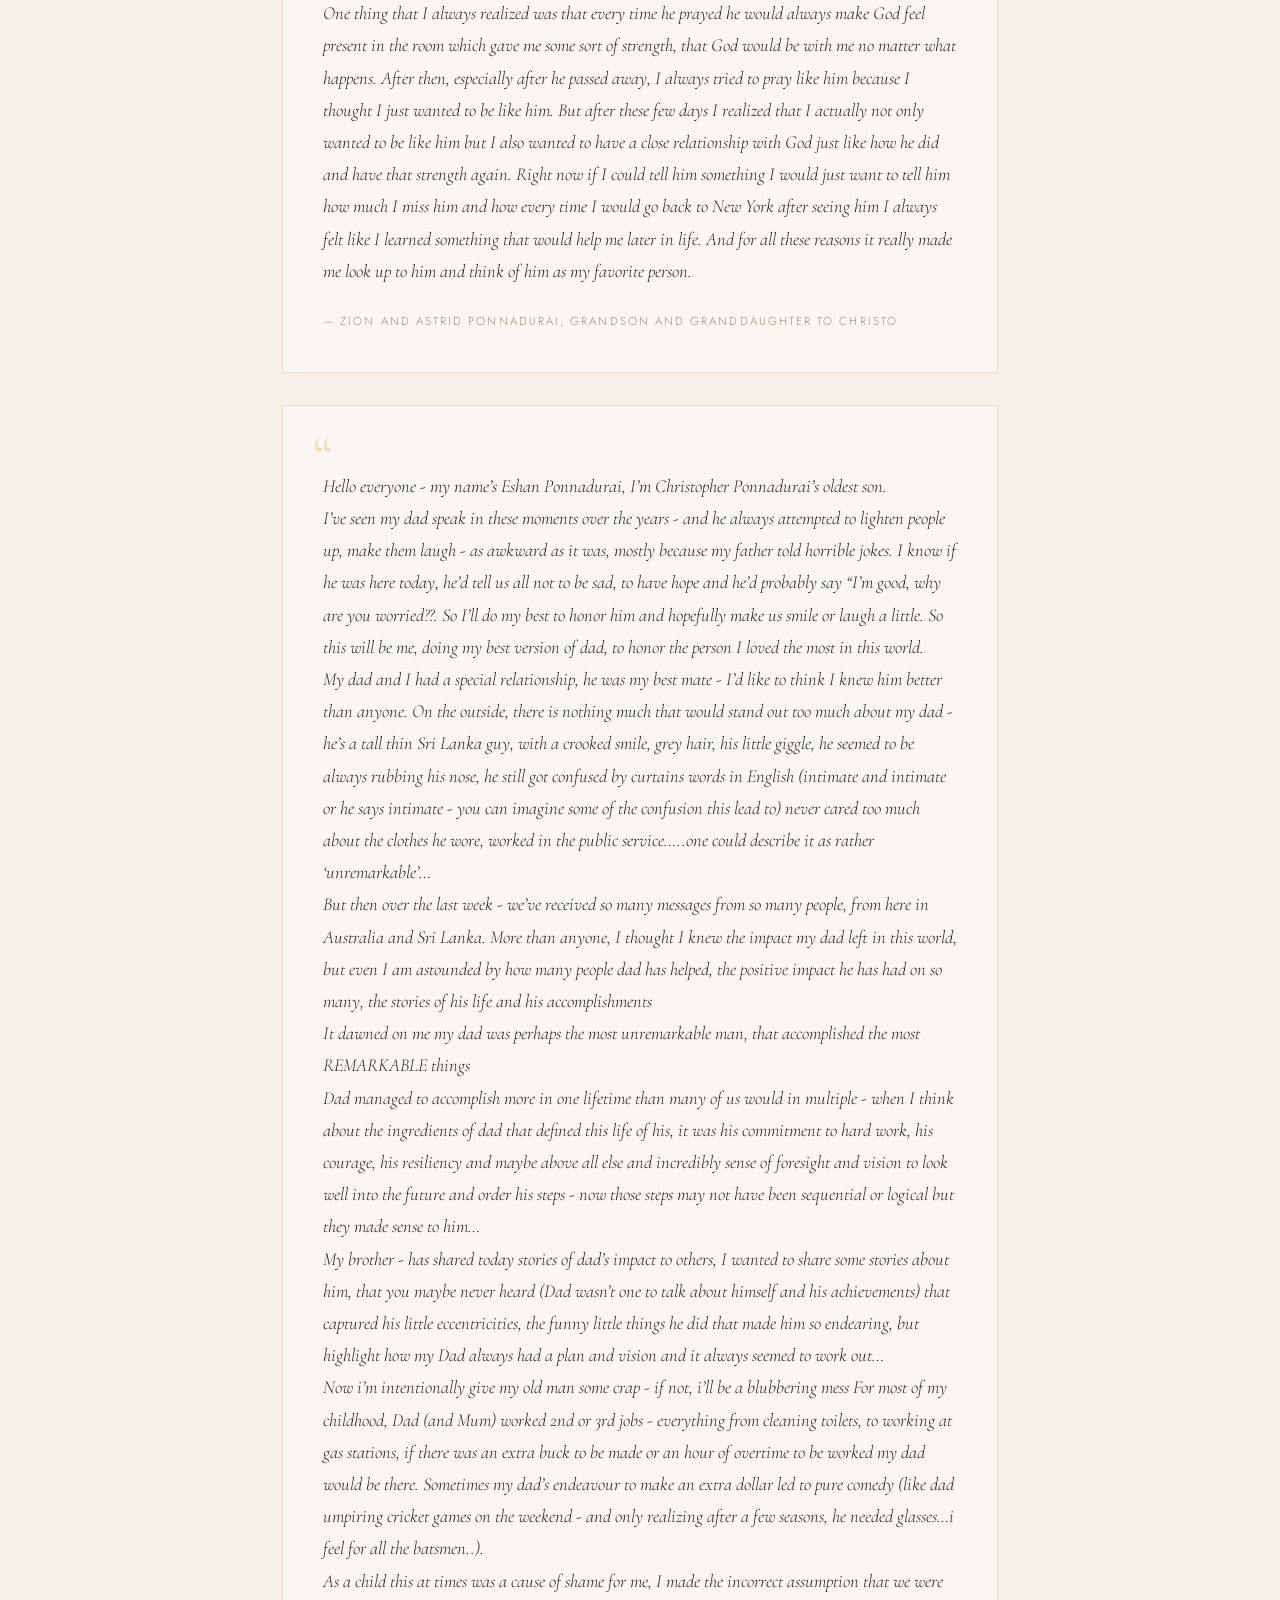
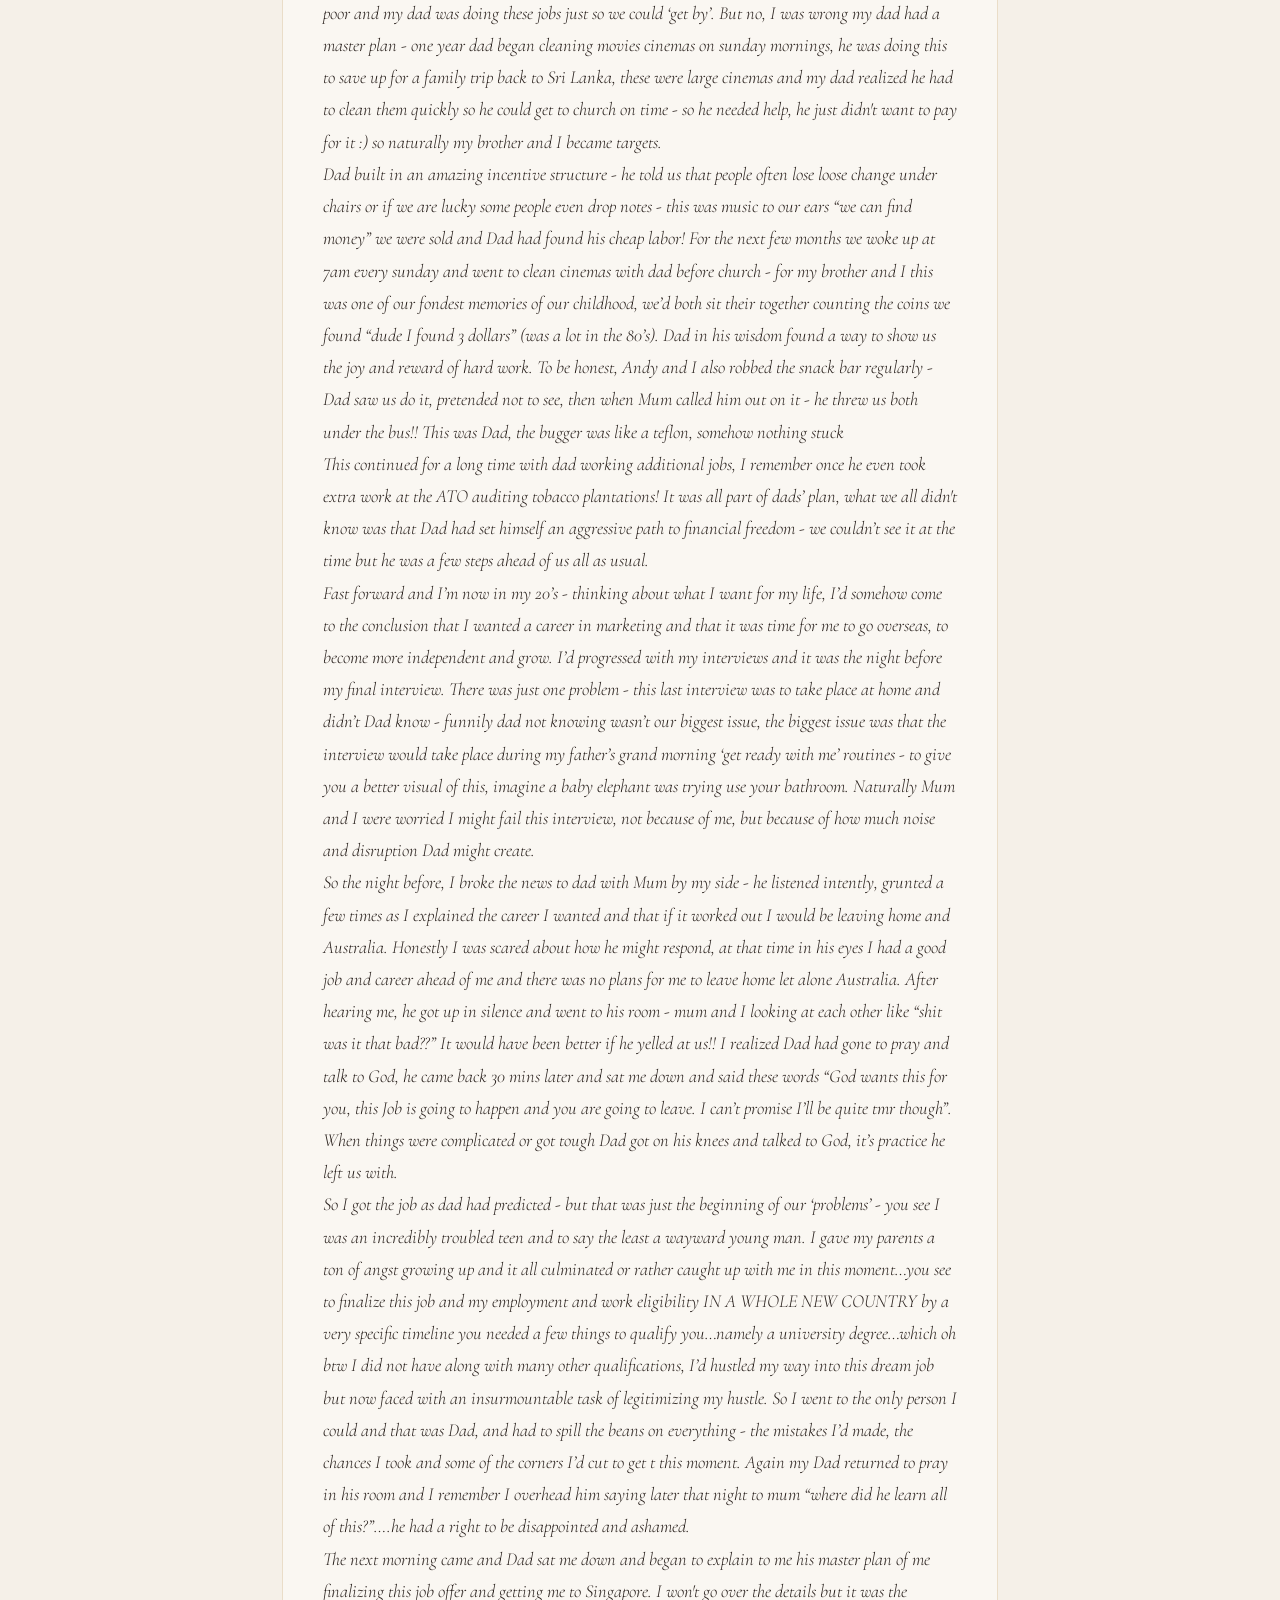
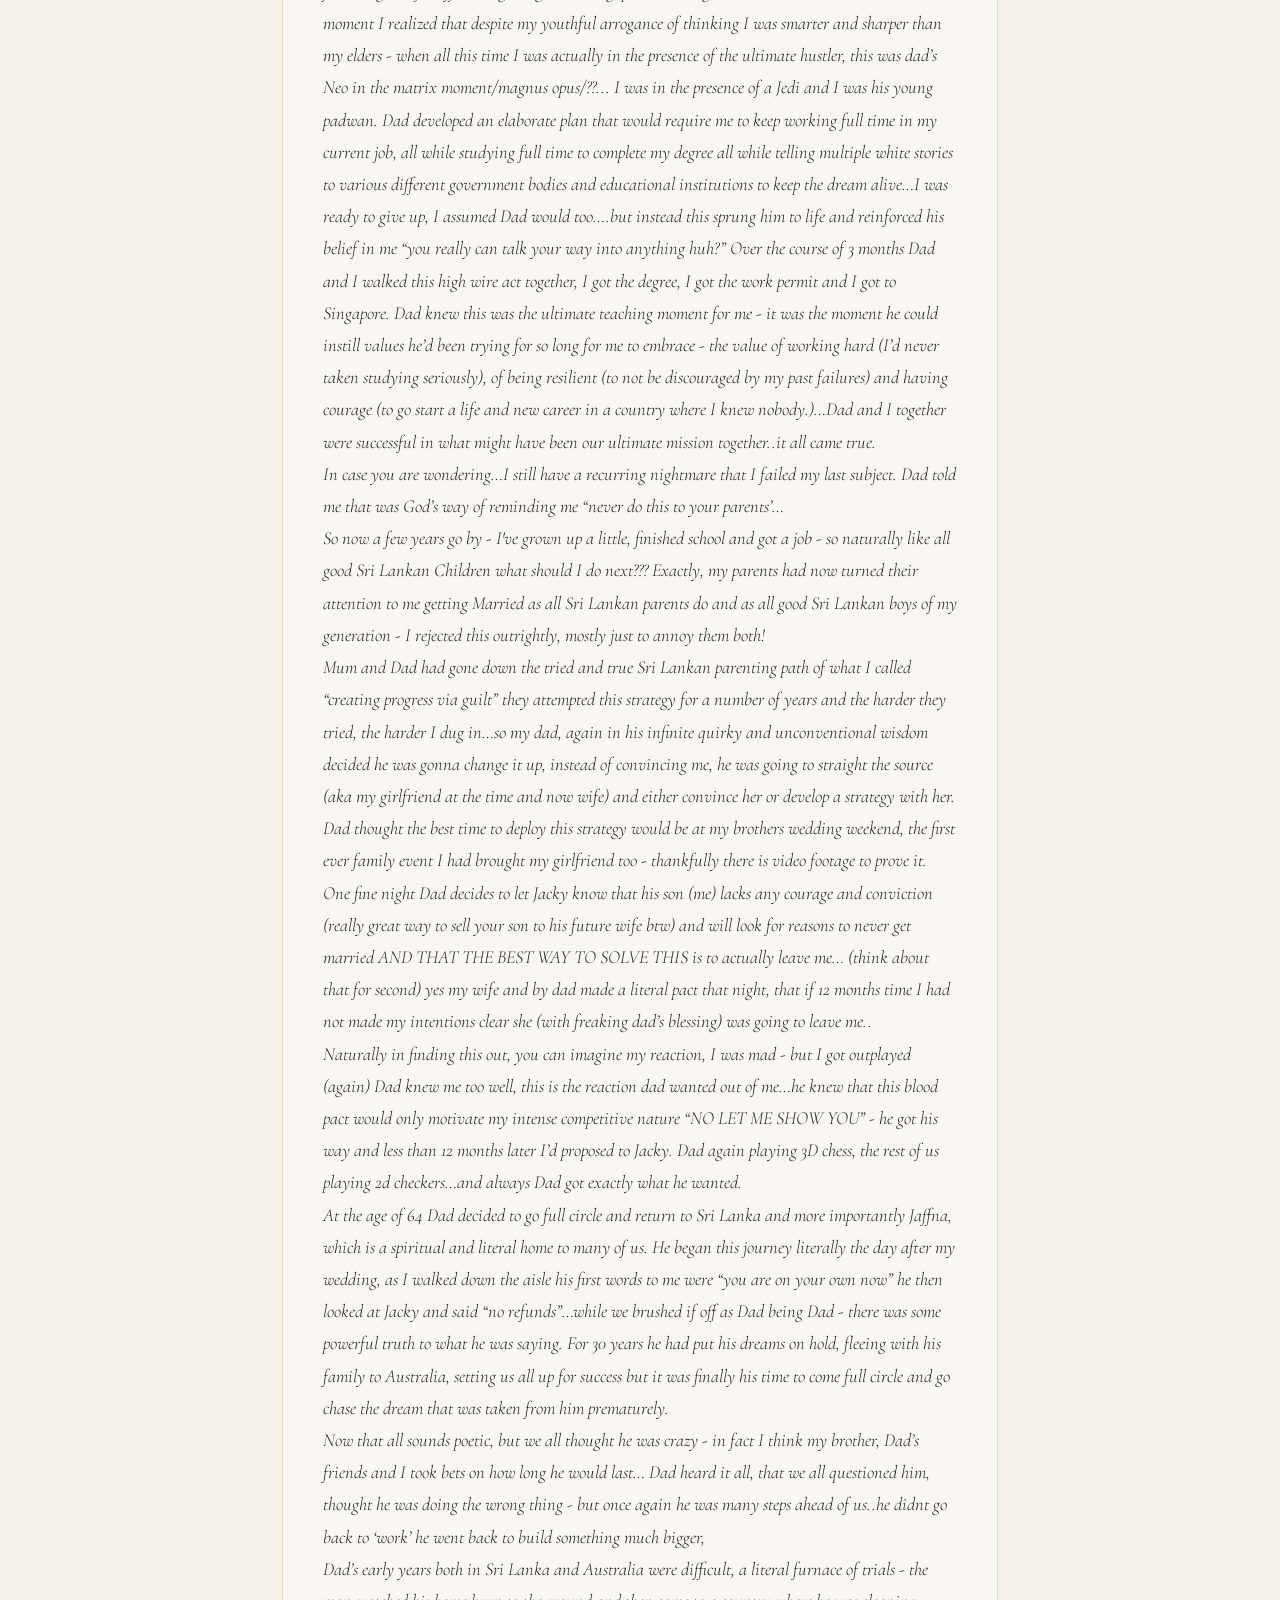
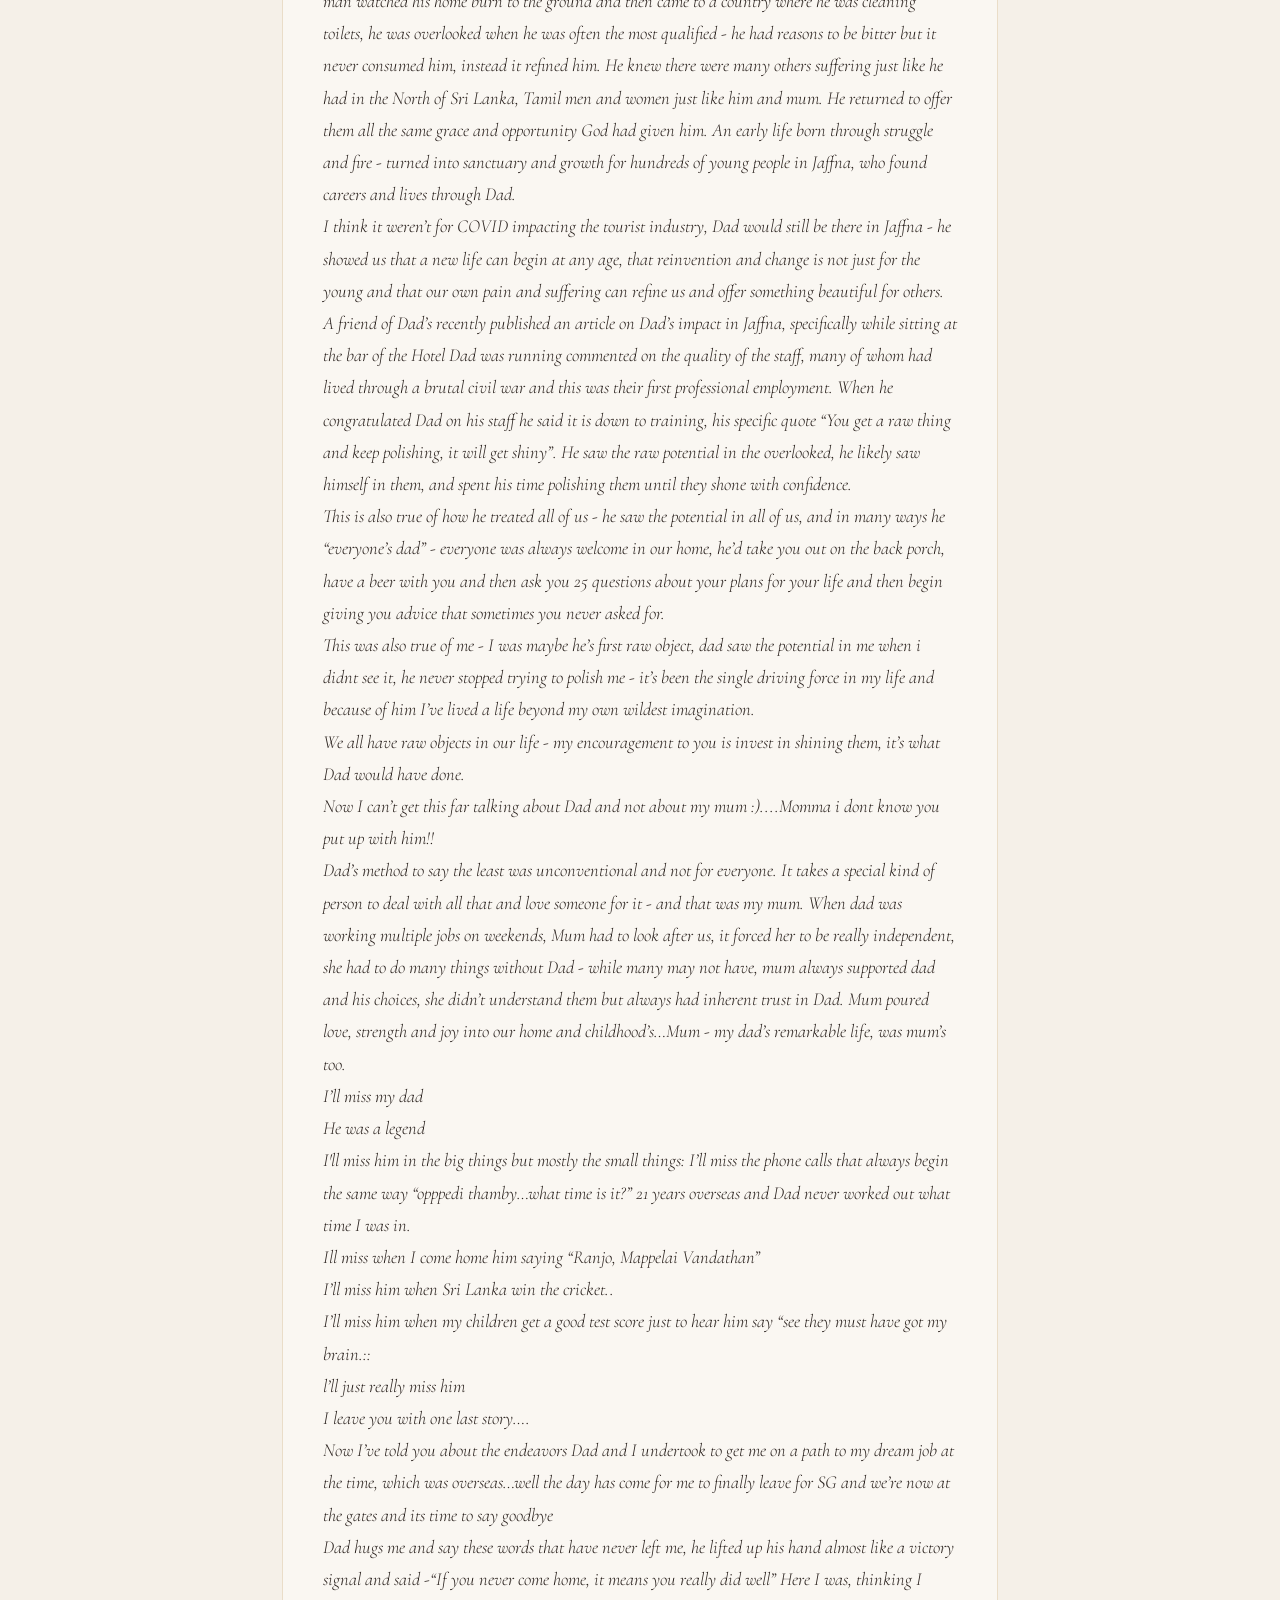
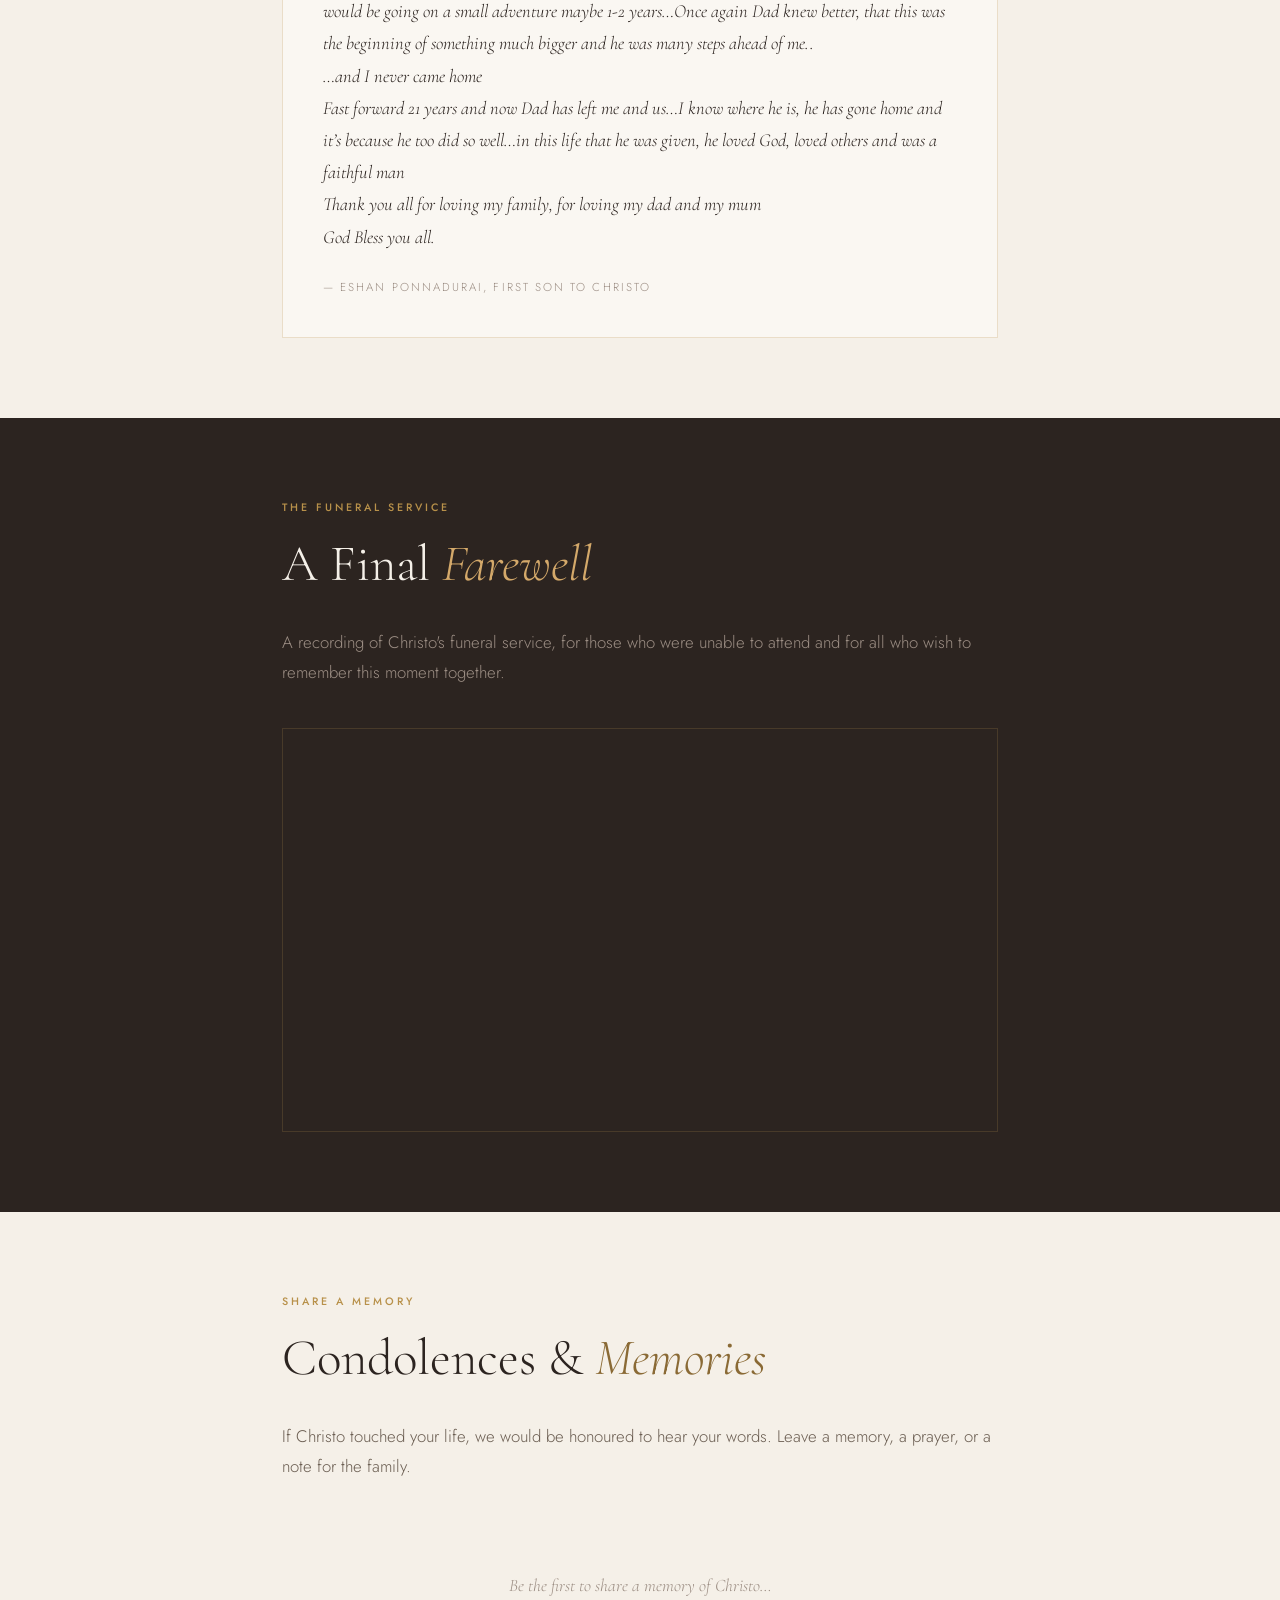
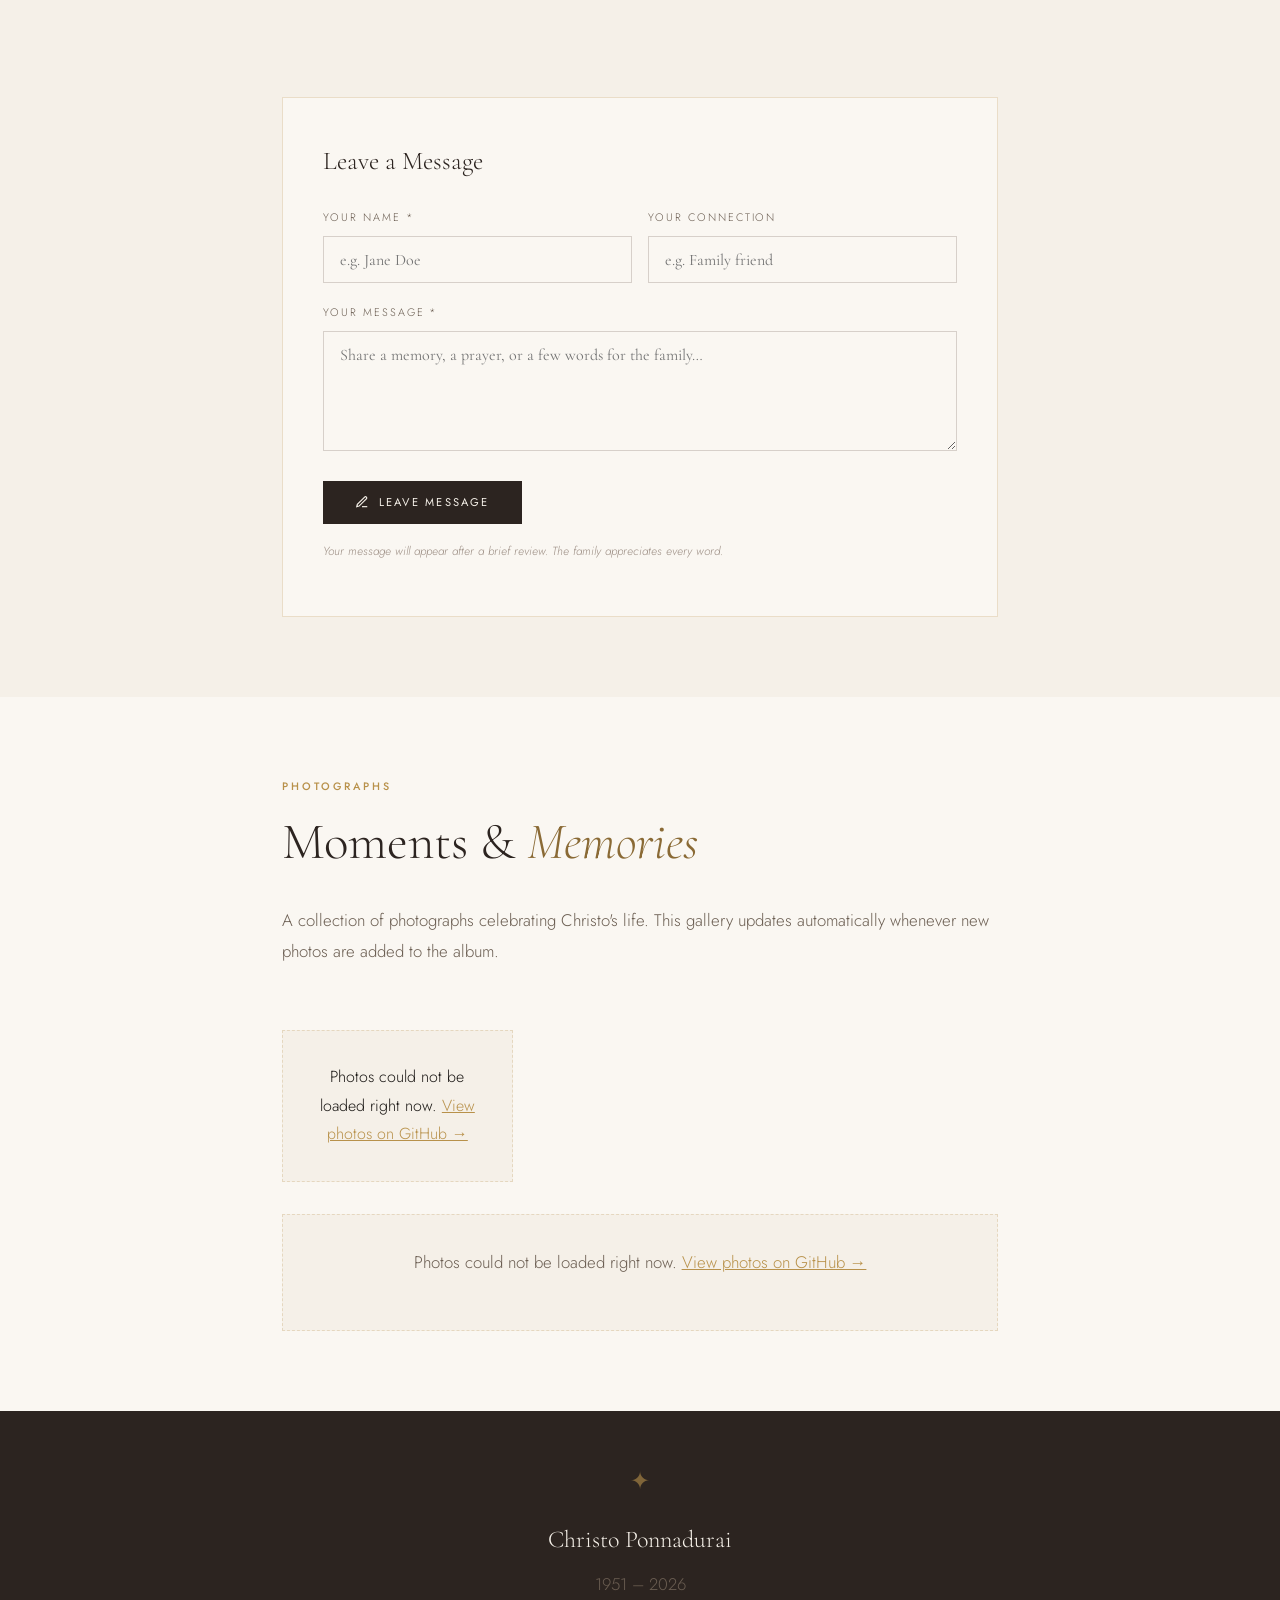
==== commit 20eb8006: "final changes hopefully" ====
--- a/index.html
+++ b/index.html
@@ -308,7 +308,11 @@
       <!-- ✏️ EULOGY 2 — Paste a second eulogy below, or delete this card -->
       <div class="eulogy-card">
         <div class="eulogy-text">
-          [Paste the second eulogy here.]
+          Good afternoon, My name is Jennifer and I’d like to share my experiences and memories of my Uncle Christo as one of his 7 nieces and nephews. Over the years, I have come to know my uncle better - as best as one can living in the US while he was here in Australia. Most recently, I was able to spend a good amount of time with him in Sri Lanka when a few of the siblings traveled to celebrate my mother’s birthday. On that trip, observing my uncle with now adult eyes, I realized a few things.<br>
+First my uncle took his family very seriously and treated them as a thing to protect, provide for and honor. My mother often tells the story of how when she was teenage girl having to walk to school, she was required to take her Thambi, my uncle Christo, who would have been single digits at the time, possibly 6 yrs old. She needed to have a male family member accompany her on the street and she always thought it was funny and silly that a boy so small was sent to protect her on her walk. Having grown to know my uncle over the years I now believe he probably took that role and responsibility seriously, even then. <br>The way my uncle interacted with his family and siblings, it could be easy to mistake him as the eldest brother (and this is not just because he was inexplicably taller than all of his siblings). He checked on all his siblings and never expected others to do the same to him, even though he was the youngest. Uncle Christo fiercely protected and cared for his younger sister, my Aunty Selvi no matter what she or her family needed - while in Sri Lanka and also while living in Australia. If an older brother’s main role is to look after his younger sister, Uncle Christo would win the Oscar for his work. My Aunty Selvi stated he was “God’s gift to our family” and I think this is true. <br>
+The Second thing I see so clearly now, my uncle had a big loving heart and cared deeply for others - but he did not wear this on his sleeve. One of the funniest things to me about my uncle is how he could be laughing and smiling with people right before a photo was to be taken but as soon as the person did a countdown for the photo, he would cut all smiles and give a look so serious you would think he was posing for GQ magazine. You might never hear my uncle gush over how much he cared for you, he instead showed it in his actions or in the curiosity he had about your life. I viewed my uncle as a man who wasn’t a big fan of small talk - he would rather watch others enjoying themselves and then insert stories and insights about his life when the time was appropriate. I have learned about my grandfather, uncle Christo’s own childhood or even his beliefs about people and the world only because her felt there was a fitting moment to share, not necessarily because I asked. <br>My Uncle’s home was always open to family visits, allowing my mother and I to spend weeks at a time in his home over the holidays among many others who would stop in. Not only was this in line with his love for family, but it fit with his big heart. For example, he allowed my cousins and I to stay up late into the early hours of the mornings talking and bonding and laughing and snacking. And if he had to go to work during some of those days, he did not let this be known. I choose to believe he valued the importance of allowing cousins who live oceans apart to have the opportunity to maximize the time they had. He just wanted his family to be together. While we were in Jaffna, my uncle became a sort of default tour guide for his sisters and created many an experience for us to enjoy – like dinners at Jetwing Jaffna with dishes hand chosen by him that he knew others loved or needed to try, or haggling for mangosteen on the side of the road for me since he knew I loved them so much. <br>Even with his big heart, my uncle did not allow himself to be caught being silly. He had to keep the swag intact. He was so aware of this rule that as a teenager when I tried to take a video of him in a rare silly moment while cleaning the pool, he continued his funny impersonation for the benefit of me filming and then said, “And I know you’re filming thank you very much.” This made us cousins die with laughter even more, and I could see a twinkle in his eye because he was happy to have entertained us in that way. <br>
+The final thing I’ll share that I’ve learned is that my Uncle’s belief in God was strong and motivated all that he did. He knew how to enjoy a party with with family and friends, but he also knew how to pray fervently over anyone who needed it. He had a personal relationship with God that allowed him to feel at peace with the things God put on his heart to do. Even returning to Jaffna later in his career held a sacred purpose for him. While many of us in the family of course feel he was taken from us too soon, we also must acknowledge, as my uncle did, that his time on this earth was not up to us to control and that we must also make peace with the truth that only God knew how long he would be with us. <br>My uncle’s memory will be carried on by family here in Australia, in Canada, in the UK and also in America. I know I will do my best to carry on lessons I feel he had for us all and I hope you all will too: Show your love for your family in your actions, protect those you love as best you can, find a way to help others succeed against all odds, and give back in a way that will impact generations to come.
+
         </div>
         <div class="eulogy-author">— Jennifer Noble, Niece to Christo</div>
       </div>
@@ -316,7 +320,8 @@
       <!-- ✏️ EULOGY 3 — Paste a second eulogy below, or delete this card -->
       <div class="eulogy-card">
         <div class="eulogy-text">
-          [Paste the second eulogy here.]
+          My Appapa was one of my favorite people ever. In fact, recently I have found that he probably was and still is. <br>
+One thing that I always realized was that every time he prayed he would always make God feel present in the room which gave me some sort of strength, that God would be with me no matter what happens. After then, especially after he passed away, I always tried to pray like him because I thought I just wanted to be like him. But after these few days I realized that I actually not only wanted to be like him but I also wanted to have a close relationship with God just like how he did and have that strength again. Right now if I could tell him something I would just want to tell him how much I miss him and how every time I would go back to New York after seeing him I always felt like I learned something that would help me later in life. And for all these reasons it really made me look up to him and think of him as my favorite person.
         </div>
         <div class="eulogy-author">— Zion and Astrid Ponnadurai, Grandson and Granddaughter to Christo</div>
       </div>
@@ -324,7 +329,94 @@
       <!-- ✏️ EULOGY 4 — Paste a second eulogy below, or delete this card -->
       <div class="eulogy-card">
         <div class="eulogy-text">
-          [Paste the second eulogy here.]
+          Hello everyone - my name’s Eshan Ponnadurai, I’m Christopher Ponnadurai’s oldest son.<br>
+
+I’ve seen my dad speak in these moments over the years - and he always attempted to lighten people up, make them laugh - as awkward as it was, mostly because my father told horrible jokes.  I know if he was here today, he’d tell us all not to be sad, to have hope and  he’d probably say “I’m good, why are you worried??. So I’ll do my best to honor him and hopefully make us smile or laugh a little. So this will be me, doing my best version of dad, to honor the person I loved the most in this world. <br>
+
+
+My dad and I had a special relationship, he was my best mate - I’d like to think I knew him better than anyone. On the outside, there is nothing much that would stand out too much about my dad - he’s a tall thin Sri Lanka guy, with a crooked smile, grey hair, his little giggle, he seemed to be always rubbing his nose, he still got  confused by curtains words in English (intimate and intimate or he says intimate - you can imagine some of the confusion this lead to) never cared too much about the clothes he wore, worked in the public service…..one could describe it as rather ‘unremarkable’…<br>
+
+But then over the last week - we’ve received so many messages from so many people, from here in Australia and Sri Lanka. More than anyone, I thought I knew the impact my dad left in this world, but even I am astounded by how many people dad has helped, the positive impact he has had on so many,  the stories of his life and his accomplishments<br>
+
+It dawned on me my dad was perhaps the most unremarkable man, that accomplished the most REMARKABLE things<br>
+
+Dad managed to accomplish more in one lifetime than many of us would in multiple - when I think about the ingredients of dad that defined this life of his, it was his commitment to hard work, his courage, his resiliency and maybe above all else and incredibly sense of foresight and vision to look well into the future and order his steps - now those steps may not have been sequential or logical but they made sense to him…<br>
+
+My brother - has shared today stories of dad’s impact to others, I wanted to share some stories about him, that you maybe never heard (Dad wasn’t one to talk about himself and his achievements) that captured his little eccentricities, the funny little things he did that made him so endearing, but highlight how my Dad always had a plan and vision and it always seemed to work out…<br>
+
+Now i’m intentionally give my old man some crap - if not, i’ll be a blubbering mess
+
+For most of my childhood, Dad (and Mum) worked 2nd or 3rd jobs - everything from cleaning toilets, to working at gas stations,  if there was an extra buck to be made or an hour of overtime to be worked my dad would be there. Sometimes my dad’s endeavour to make an extra dollar led to pure comedy (like dad umpiring cricket games on the weekend - and only realizing after a few seasons, he needed glasses…i feel for all the batsmen..). <br>
+
+As a child this at times was a cause of shame for me, I made the incorrect assumption that we were poor and my dad was doing these jobs just so we could ‘get by’. But no, I was wrong my dad had a master plan  - one year dad began cleaning movies cinemas on sunday mornings, he was doing this to save up for a family trip back to Sri Lanka, these were large cinemas and my dad realized he had to clean them quickly so he could get to church on time - so he needed help, he just didn't want to pay for it :) so naturally my brother and I became targets. <br>
+Dad built in an amazing incentive structure - he told us that people often lose loose change under chairs or if we are lucky some people even drop notes - this was music to our ears “we can find money” we were sold and Dad had found his cheap labor!  For the next few months we woke up at 7am every sunday and went to clean cinemas with dad before church - for my brother and I this was one of our fondest memories of our childhood, we’d both sit their together counting the coins we found “dude I found 3 dollars” (was a lot in the 80’s). Dad in his wisdom found a way to show us the joy and reward of hard work.  To be honest, Andy and I also robbed the snack bar regularly - Dad saw us do it, pretended not to see, then when Mum called him out on it - he threw us both under the bus!! This was Dad, the bugger was like a teflon, somehow nothing stuck <br>
+
+This continued for a long time with dad working additional jobs, I remember once he even took extra work at the ATO auditing tobacco plantations! It was all part of dads’ plan,  what we all didn't know was that Dad had set himself an aggressive path to financial freedom - we couldn’t see it at the time but he was a few steps ahead of us all as usual. <br>
+
+Fast forward and I’m now in my 20’s - thinking about what I want for my life, I’d somehow come to the conclusion that I wanted a career in marketing and that it was time for me to go overseas, to become more independent and grow. I’d progressed with my interviews and it was the night before my final interview. There was just one problem - this last interview was to take place at home and didn’t  Dad know - funnily dad not knowing wasn’t our biggest issue, the biggest issue was that the interview would take place during my father’s grand morning ‘get ready with me’ routines - to give you a better visual of this, imagine a baby elephant was trying use your bathroom. Naturally Mum and I were worried I might fail this interview, not because of me, but because of how much noise and disruption Dad might create. <br>
+
+So the night before, I broke the news to dad with Mum by my side - he listened intently, grunted a few times as I explained the career I wanted and that if it worked out I would be leaving home and Australia. Honestly I was scared about how he might respond, at that time in his eyes I had a good job and career ahead of me and there was no plans for me to leave home let alone Australia. After hearing me, he got up in silence and went to his room - mum and I looking at each other like “shit was it that bad??” It would have been better if he yelled at us!! I realized Dad had gone to pray and talk to God, he came back 30 mins later and sat me down and said these words “God wants this for you, this Job is going to happen and you are going to leave. I can’t promise I’ll be quite tmr though”. When things were complicated or got tough Dad got on his knees and talked to God, it’s practice he left us with. <br>
+
+So I got the job as dad had predicted - but that was just the beginning of our ‘problems’ - you see I was an incredibly troubled teen and to say the least a wayward young man. I gave my parents a ton of angst growing up and it all culminated or rather caught up with me in this moment…you see to finalize this job and my employment and work eligibility IN A WHOLE NEW COUNTRY by a very specific timeline you needed a few things to qualify you…namely a university degree…which oh btw I did not have along with many other qualifications, I’d hustled my way into this dream job but now faced with an insurmountable task of legitimizing my hustle. So I went to the only person I could and that was Dad, and had to spill the beans on everything - the mistakes I’d made, the chances I took and some of the corners I’d cut to get t this moment. Again my Dad returned to pray in his room and I remember I overhead him saying later that night to mum “where did he learn all of this?”….he had a right to be disappointed and ashamed. <br>
+
+The next morning came and Dad sat me down and began to explain to me his master plan of me finalizing this job offer and getting me to Singapore. I won't go over the details but it was the moment I realized that despite my youthful arrogance of thinking I was smarter and sharper than my elders - when all this time I was actually in the presence of the ultimate hustler, this was dad’s Neo in the matrix moment/magnus opus/??... I was in the presence of a Jedi and I was his young padwan. Dad developed an elaborate plan that would require me to keep working full time in my current job, all while studying full time to complete my degree all while telling multiple white stories to various different government bodies and educational institutions to keep the dream alive…I was ready to give up, I assumed Dad would too….but instead this sprung him to life and reinforced his belief in me “you really can talk your way into anything huh?” Over the course of 3 months Dad and I walked this high wire act together, I got the degree, I got the work permit and I got to Singapore. Dad knew this was the ultimate teaching moment for me - it was the moment he could instill values he’d been trying for so long for me to embrace - the value of working hard (I’d never taken studying seriously), of being resilient (to not be discouraged by my past failures) and having courage (to go start a life and new career in a country where I knew nobody.)…Dad and I together were successful in what might have been our ultimate mission together..it all came true. <br>
+In case you are wondering…I still have a recurring nightmare that I failed my last subject. Dad told me that was God’s way of reminding me “never do this to your parents’…<br>
+
+So now a few years go by - I've grown up a little, finished school and got a job - so naturally like all good Sri Lankan Children what should I do next??? Exactly, my parents had now turned their attention to me getting Married as all Sri Lankan parents do and as all good Sri Lankan boys of my generation - I rejected this outrightly, mostly just to annoy them both! <br>
+Mum and Dad had gone down the tried and true Sri Lankan parenting path of what I called “creating progress via guilt” they attempted this strategy for a number of years and the harder they tried, the harder I dug in…so my dad, again in his infinite quirky and unconventional wisdom decided he was gonna change it up, instead of convincing me, he was going to straight the source (aka my girlfriend at the time and now wife) and either convince her or develop a strategy with her. <br>
+
+Dad thought the best time to deploy this strategy would be at my brothers wedding weekend, the first ever family event I had brought my girlfriend too - thankfully there is video footage to prove it. One fine night Dad decides to let Jacky know that his son (me) lacks any courage and conviction (really great way to sell your son to his future wife btw) and will look for reasons to never get married AND THAT THE BEST WAY TO SOLVE THIS is to actually leave me… (think about that for second) yes my wife and by dad made a literal pact that night, that if 12 months time I had not made my intentions clear she (with freaking dad’s blessing) was going to leave me.. <br>
+
+Naturally in finding this out, you can imagine my reaction, I was mad - but I got outplayed (again) Dad knew me too well, this is the reaction dad wanted out of me…he knew that this blood pact would only motivate my intense competitive nature “NO LET ME SHOW YOU” - he got his way and less than 12 months later I’d proposed to Jacky. Dad again playing 3D chess, the rest of us playing 2d checkers…and always Dad got exactly what he wanted. <br>
+
+At the age of 64 Dad decided to go full circle and return to Sri Lanka and more importantly Jaffna, which is a spiritual and literal home to many of us. He began this journey literally the day after my wedding, as I walked down the aisle his first words to me were “you are on your own now” he then looked at Jacky and said “no refunds”…while we brushed if off as Dad being Dad - there was some powerful truth to what he was saying. For 30 years he had put his dreams on hold, fleeing with his family to Australia, setting us all up for success but it was finally his time to come full circle and go chase the dream that was taken from him prematurely. <br>
+
+Now that all sounds poetic, but we all thought he was crazy - in fact I think my brother, Dad’s friends and I took bets on how long he would last… Dad heard it all, that we all questioned him, thought he was doing the wrong thing - but once again he was many steps ahead of us..he didnt go back to ‘work’ he went back to build something much bigger, <br>
+
+Dad’s early years both in Sri Lanka and Australia were difficult, a literal furnace of trials - the man watched his home burn to the ground and then came to a country where he was cleaning toilets, he was overlooked when he was often the most qualified -  he had reasons to be bitter but it never consumed him, instead it refined him. He knew there were many others suffering just like he had in the North of Sri Lanka, Tamil men and women just like him and mum. He returned to offer them all the same grace and opportunity God had given him. An early life born through struggle and fire - turned into sanctuary and growth for hundreds of young people in Jaffna, who found careers and lives through Dad. <br>
+
+I think it weren’t for COVID impacting the tourist industry, Dad would still be there in Jaffna - he showed us that a new life can begin at any age, that reinvention and change is not just for the young and that our own pain and suffering can refine us and offer something beautiful for others. <br>
+
+A friend of Dad’s recently published an article on Dad’s impact in Jaffna, specifically while sitting at the bar of the Hotel Dad was running commented on the quality of the staff, many of whom had lived through a brutal civil war and this was their first professional employment. When he congratulated Dad on his staff he said it is down to training, his specific quote  “You get a raw thing and keep polishing, it will get shiny”. He saw the raw potential in the overlooked, he likely saw himself in them, and spent his time polishing them until they shone with confidence. <br>
+
+This is also true of how he treated all of us - he saw the potential in all of us, and in many ways he “everyone’s dad” - everyone was always welcome in our home, he’d take you out on the back porch, have a beer with you and then ask you 25 questions about your plans for your life and then begin giving you advice that sometimes you never asked for. <br>
+
+This was also true of me - I was maybe he’s first raw object,  dad saw the potential in me when i didnt see it, he never stopped trying to polish me - it’s been the single driving force in my life and because of him I’ve lived a life beyond my own wildest imagination. <br>
+
+We all have raw objects in our life - my encouragement to you is invest in shining them, it’s what Dad would have done. <br>
+Now I can’t get this far talking about Dad and not about my mum :)....Momma i dont know you put up with him!! <br>
+
+Dad’s method to say the least was unconventional and not for everyone. It takes a special kind of person to deal with all that and love someone for it - and that was my mum. When dad was working multiple jobs on weekends, Mum had to look after us, it forced her to be really independent, she had to do many things without Dad - while many may not have, mum always supported dad and his choices, she didn’t understand them but always had inherent trust in Dad. Mum poured love, strength and joy into our home and childhood’s…Mum - my dad’s remarkable life, was mum’s too. <br>
+
+
+I’ll miss my dad<br>
+He was a legend<br>
+I'll miss him in the big things but mostly the small things:
+I’ll miss the phone calls that always begin the same way “opppedi thamby…what time is it?” 21 years overseas and Dad never worked out what time I was in. <br>
+Ill miss when I come home him saying “Ranjo, Mappelai Vandathan” <br>
+I’ll miss him when Sri Lanka win the cricket.. <br>
+I’ll miss him when my children get a good test score just to hear him say “see they must have got my brain.:: <br>
+
+
+l’ll just really miss him<br>
+
+
+I leave you with one last story….<br>
+
+Now I’ve told you about the endeavors Dad and I undertook to get me on a path to my dream job at the time, which was overseas…well the day has come for me to finally leave for SG and we’re now at the gates and its time to say goodbye<br>
+
+Dad hugs me and say these words that have never left me, he lifted up his hand almost like a victory signal and said -“If you never come home, it means you really did well” Here I was, thinking I would be going on a small adventure maybe 1-2 years…Once again Dad knew better, that this was the beginning of something much bigger and he was many steps ahead of me..
+<br>
+…and I never came home<br>
+
+Fast forward 21 years and now Dad has left me and us…I know where he is, he has gone home and it’s because he too did so well…in this life that he was given, he loved God, loved others and was a faithful man<br>
+
+
+Thank you all for loving my family, for loving my dad and my mum<br>
+
+
+God Bless you all.
+
         </div>
         <div class="eulogy-author">— Eshan Ponnadurai, First son to Christo</div>
       </div>
@@ -375,7 +467,7 @@
     <div class="form-row">
       <div class="form-group">
         <label for="c-name">Your Name *</label>
-        <input type="text" id="c-name" placeholder="e.g. Mary Aruliah" />
+        <input type="text" id="c-name" placeholder="e.g. Jane Doe" />
       </div>
       <div class="form-group">
         <label for="c-relation">Your Connection</label>
